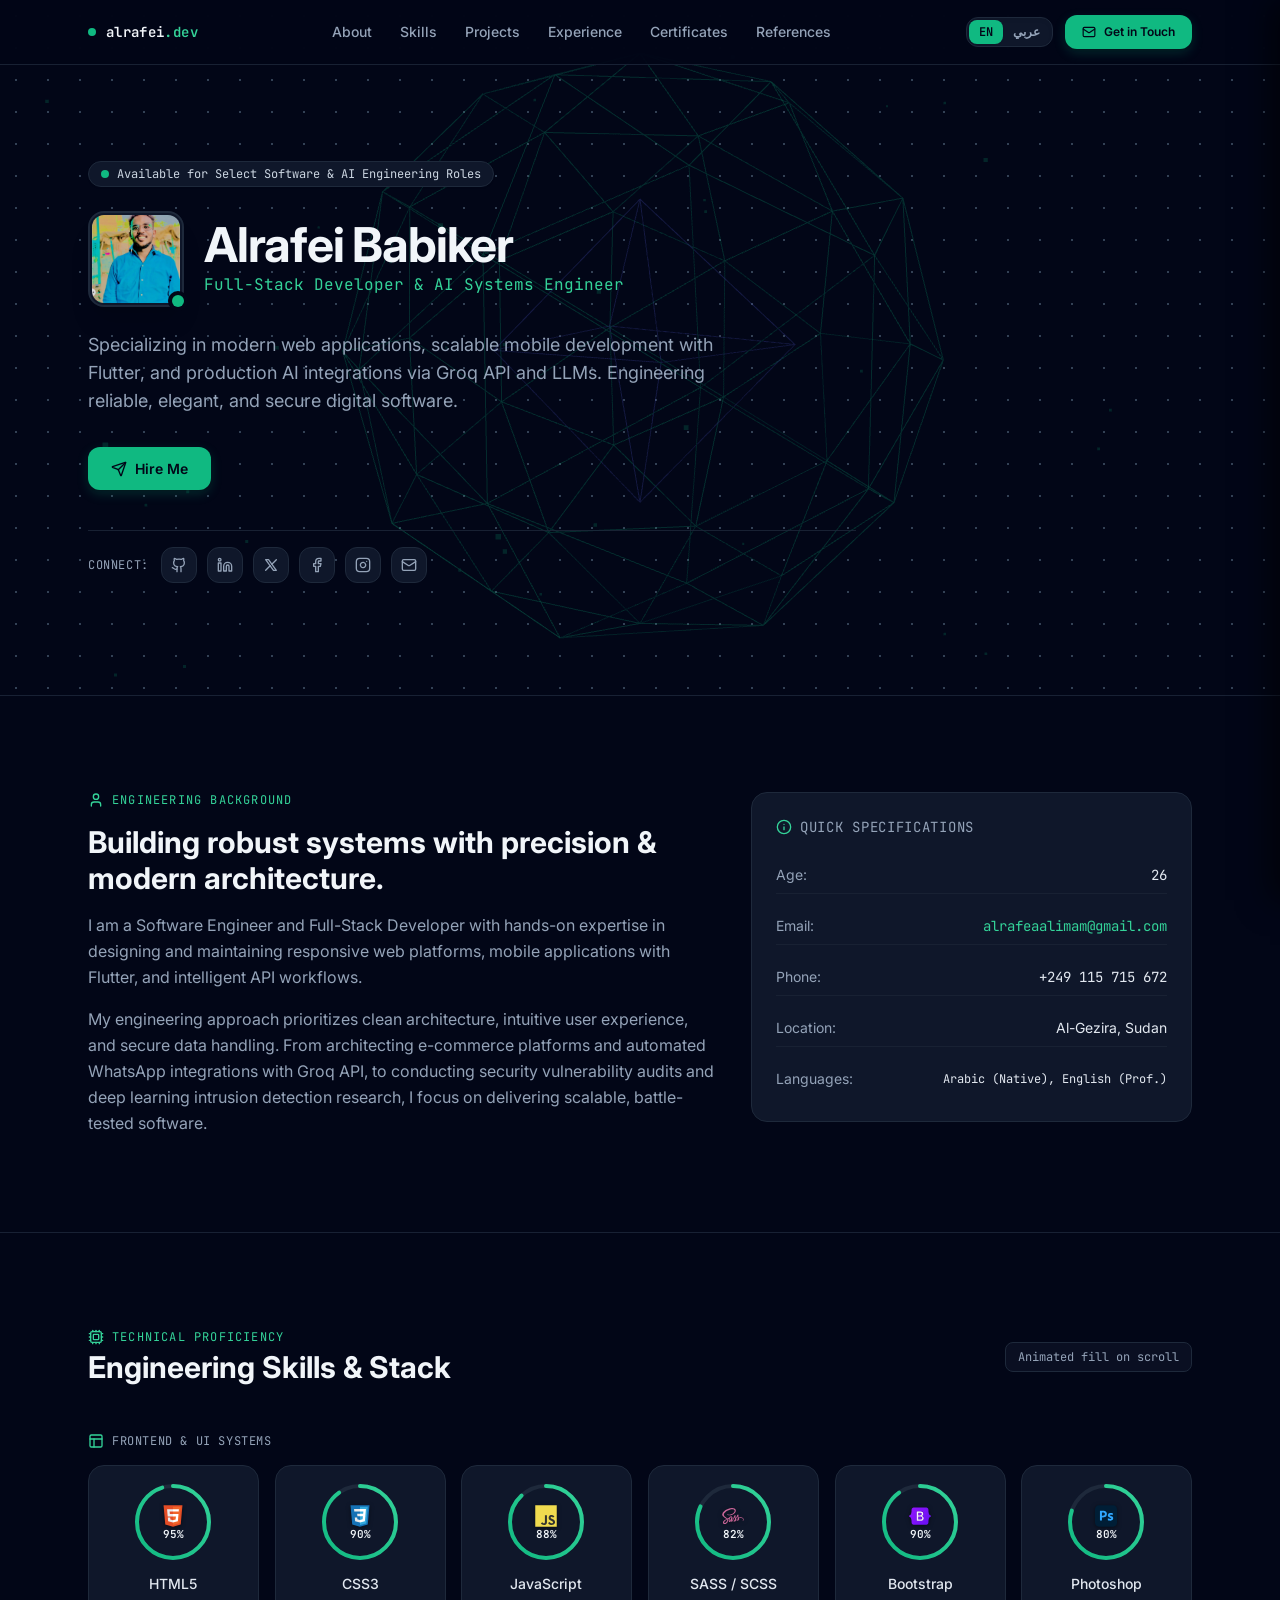
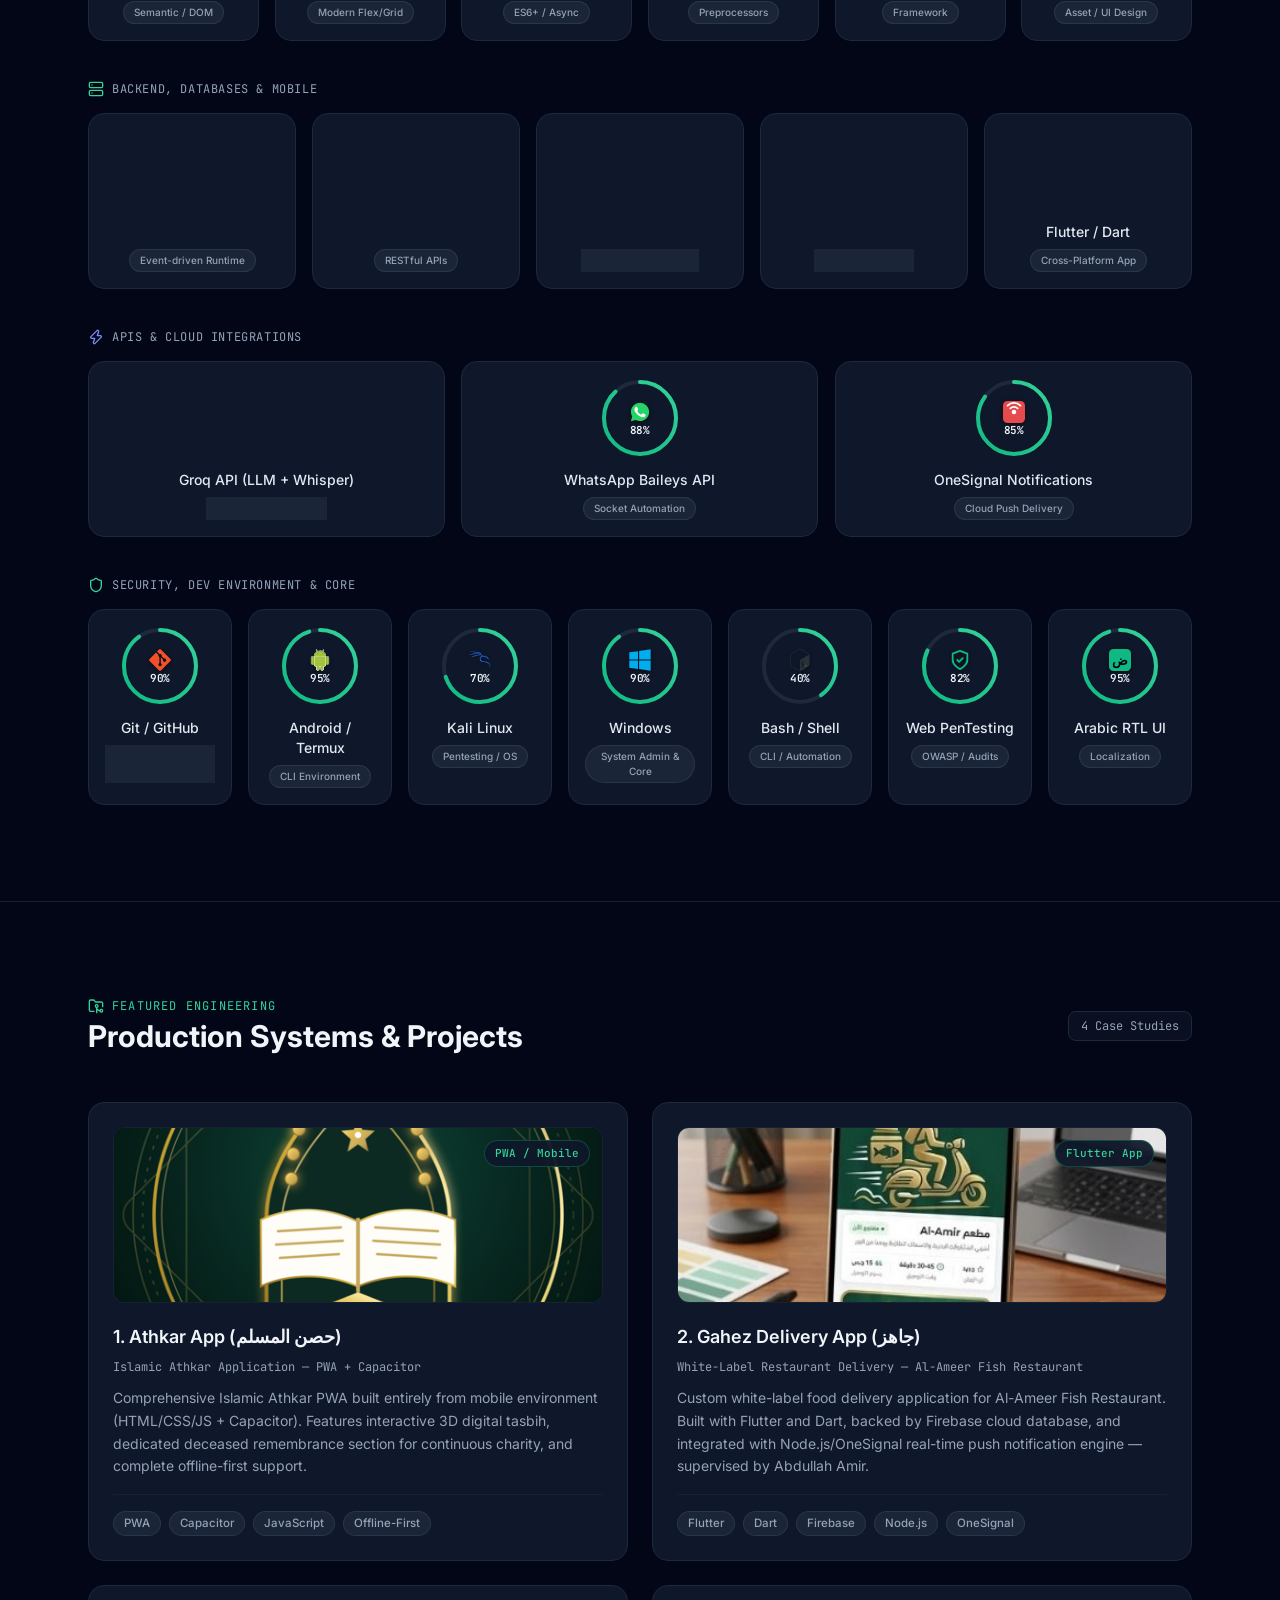
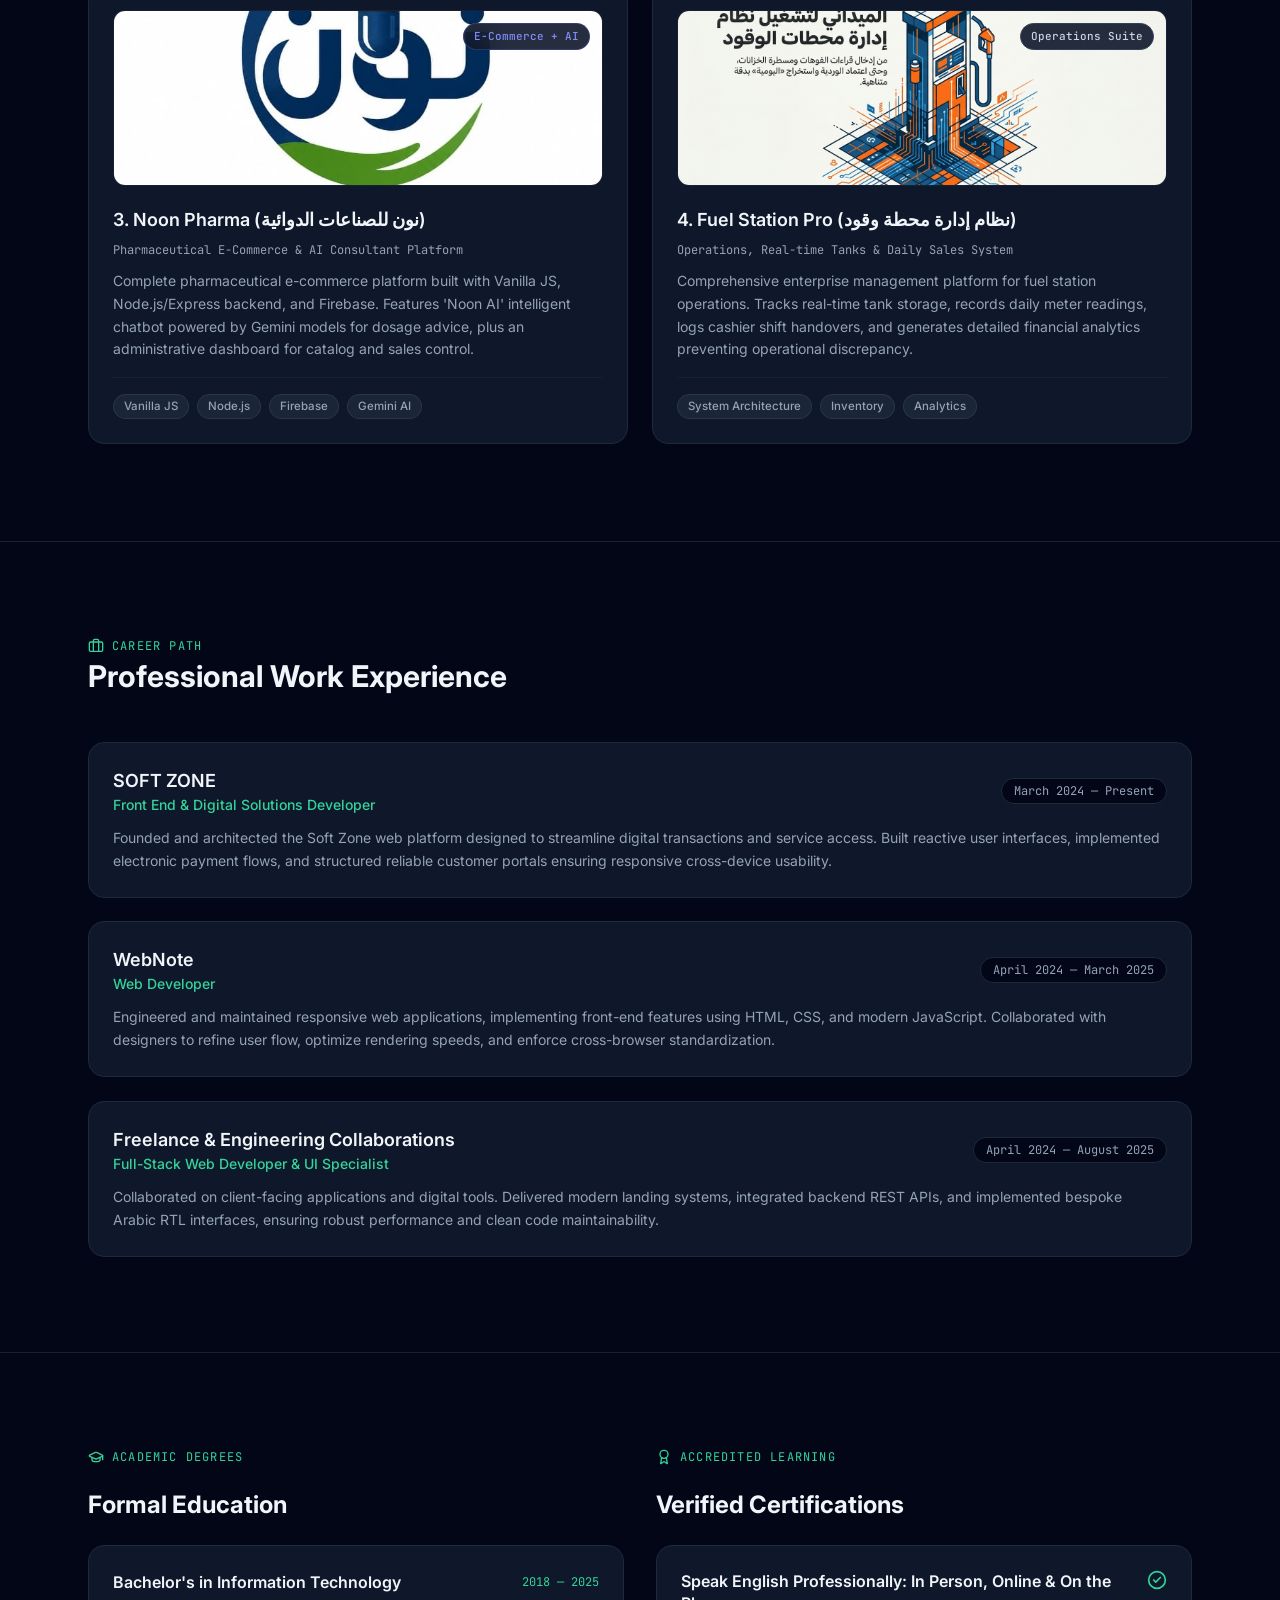
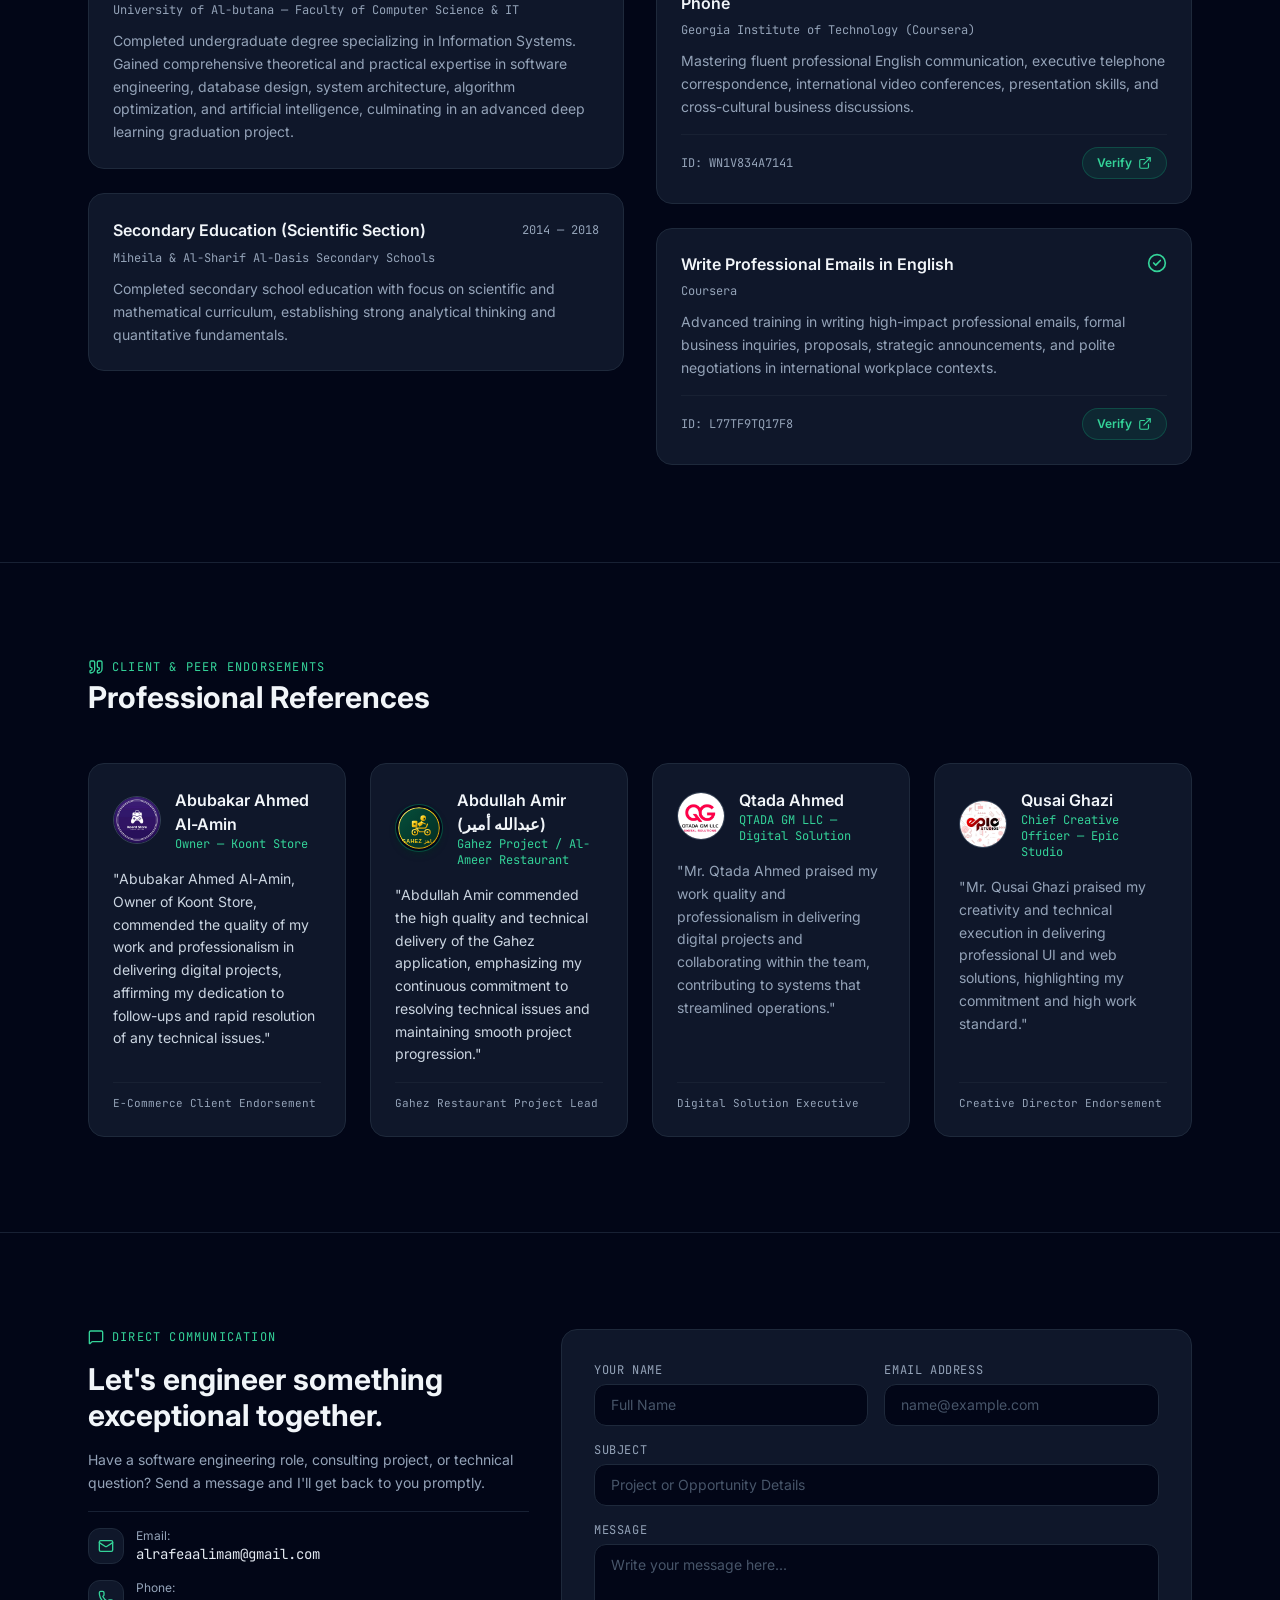
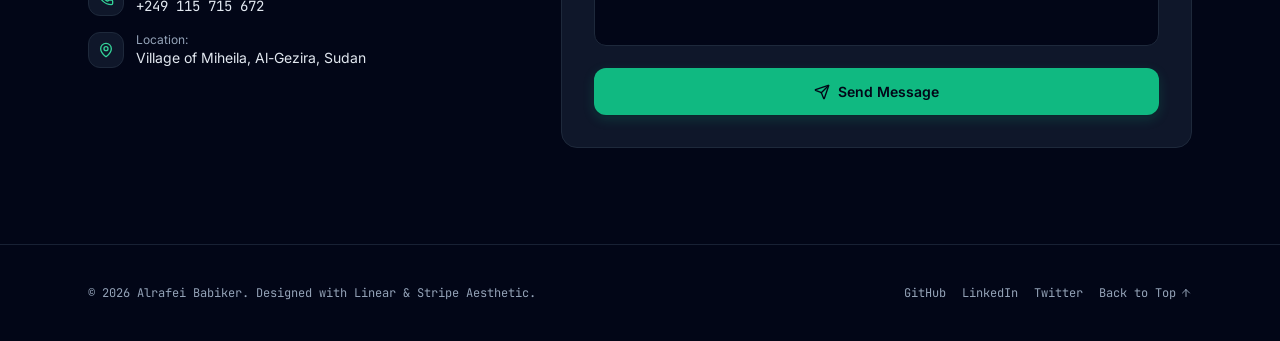
==== index.html @ 818edf68 "Initial deploy: professional 3D CV with EN/AR support" ====
<!DOCTYPE html>
<html lang="en" dir="ltr" class="dark scroll-smooth">
  <head>
    <meta charset="UTF-8" />
    <meta name="viewport" content="width=device-width, initial-scale=1.0" />
    <title>Alrafei Babiker — Software Engineer &amp; Full-Stack Developer</title>

    <!-- Google Fonts: Inter, Tajawal, JetBrains Mono -->
    <link rel="preconnect" href="https://fonts.googleapis.com" />
    <link rel="preconnect" href="https://fonts.gstatic.com" crossorigin />
    <link href="https://fonts.googleapis.com/css2?family=Inter:wght@400;500;600;700&family=JetBrains+Mono:wght@400;500;600;700&family=Tajawal:wght@400;500;700&display=swap" rel="stylesheet" />

    <!-- Tailwind CSS (Offline Local + CDN fallback) -->
    <script src="js/tailwind.min.js"></script>
    <script>
      tailwind.config = {
        darkMode: 'class',
        theme: {
          extend: {
            colors: {
              slate: {
                950: '#020617',
                900: '#0f172a',
                850: '#131f37',
                800: '#1e293b',
                700: '#334155',
                400: '#94a3b8',
                100: '#f1f5f9',
              },
              emerald: {
                400: '#34d399',
                500: '#10b981',
                600: '#059669',
              },
              indigo: {
                400: '#818cf8',
                500: '#6366f1',
              }
            },
            fontFamily: {
              sans: ['Inter', 'sans-serif'],
              arabic: ['Tajawal', 'sans-serif'],
              mono: ['"JetBrains Mono"', 'monospace'],
            }
          }
        }
      }
    </script>

    <!-- Linear/Stripe Design System Stylesheet -->
    <link href="css/custom-3d.css?ver=3.7.0" rel="stylesheet" />
  </head>

  <body class="bg-slate-950 text-slate-100 font-sans selection:bg-emerald-500/20 selection:text-emerald-400 min-h-screen">
    <!-- SVG Defs for Gradients -->
    <svg style="position: absolute; width: 0; height: 0; pointer-events: none; overflow: hidden;" aria-hidden="true">
      <defs>
        <linearGradient id="emeraldGradient" x1="0%" y1="0%" x2="100%" y2="100%">
          <stop offset="0%" stop-color="#10b981" />
          <stop offset="100%" stop-color="#34d399" />
        </linearGradient>
      </defs>
    </svg>

    <!-- Navigation (Linear Minimalist Bar) -->
    <header class="fixed top-0 left-0 right-0 z-50 bg-slate-950/80 backdrop-blur-md border-b border-slate-800/80">
      <div class="max-w-6xl mx-auto px-6 h-16 flex items-center justify-between">
        <a href="#top" class="flex items-center gap-2.5 font-mono font-semibold text-sm tracking-wide text-slate-100 group">
          <span class="w-2 h-2 rounded-full bg-emerald-500 group-hover:animate-ping"></span>
          <span>alrafei<span class="text-emerald-400">.dev</span></span>
        </a>

        <!-- Desktop Menu -->
        <nav class="hidden md:flex items-center gap-7 text-sm font-medium text-slate-400">
          <a href="#about" class="hover:text-slate-100 transition-colors" data-i18n="nav_about">About</a>
          <a href="#skills" class="hover:text-slate-100 transition-colors" data-i18n="nav_skills">Skills</a>
          <a href="#projects" class="hover:text-slate-100 transition-colors" data-i18n="nav_projects">Projects</a>
          <a href="#experience" class="hover:text-slate-100 transition-colors" data-i18n="nav_experience">Experience</a>
          <a href="#certifications" class="hover:text-slate-100 transition-colors" data-i18n="nav_certifications">Certificates</a>
          <a href="#testimonials" class="hover:text-slate-100 transition-colors" data-i18n="nav_testimonials">References</a>
        </nav>

        <div class="flex items-center gap-2.5 sm:gap-3">
          <!-- Language Toggle Switcher (EN | عربي) -->
          <div class="flex items-center bg-slate-900 border border-slate-800 rounded-xl p-0.5 text-xs font-mono shadow-inner">
            <button id="lang-en" type="button" class="px-2.5 py-1 rounded-lg transition-all font-semibold lang-btn active-lang bg-emerald-500 text-slate-950 shadow-sm" title="Switch to English">EN</button>
            <button id="lang-ar" type="button" class="px-2.5 py-1 rounded-lg transition-all font-semibold lang-btn text-slate-400 hover:text-slate-200" title="التبديل إلى العربية">عربي</button>
          </div>

          <a href="#contact" class="hidden sm:inline-flex btn-emerald text-xs !py-2 !px-4">
            <i data-lucide="mail" class="w-3.5 h-3.5"></i>
            <span data-i18n="nav_contact">Get in Touch</span>
          </a>

          <!-- Mobile Hamburger Toggle Button -->
          <button id="mobile-menu-toggle" type="button" class="md:hidden w-9 h-9 rounded-xl bg-slate-900 border border-slate-800 text-slate-300 hover:text-slate-100 hover:border-slate-700 flex items-center justify-center transition duration-150 focus:outline-none shrink-0" aria-label="Toggle Navigation Menu">
            <i data-lucide="menu" class="w-5 h-5"></i>
          </button>
        </div>
      </div>
    </header>

    <!-- Mobile Navigation Drawer & Backdrop -->
    <div id="mobile-menu-backdrop" class="mobile-menu-backdrop" aria-hidden="true"></div>

    <aside id="mobile-menu-drawer" class="mobile-menu-drawer" role="dialog" aria-modal="true" aria-label="Navigation Menu">
      <!-- Drawer Header -->
      <div class="flex items-center justify-between pb-4 border-b border-slate-800/80">
        <a href="#top" class="mobile-nav-link flex items-center gap-2 font-mono font-semibold text-sm text-slate-100">
          <span class="w-2 h-2 rounded-full bg-emerald-500"></span>
          <span>alrafei<span class="text-emerald-400">.dev</span></span>
        </a>
        <button id="mobile-menu-close" type="button" class="w-8 h-8 rounded-lg bg-slate-900 border border-slate-800 text-slate-400 hover:text-slate-100 flex items-center justify-center transition-colors" aria-label="Close Navigation Menu">
          <i data-lucide="x" class="w-4 h-4"></i>
        </button>
      </div>

      <!-- Navigation Links -->
      <nav class="flex flex-col gap-1.5 py-6">
        <a href="#about" class="mobile-nav-link flex items-center gap-3 px-3.5 py-2.5 rounded-xl text-slate-300 hover:text-emerald-400 hover:bg-slate-900/80 transition-colors font-medium text-sm">
          <i data-lucide="user" class="w-4 h-4 text-emerald-400"></i>
          <span data-i18n="nav_about">About</span>
        </a>
        <a href="#skills" class="mobile-nav-link flex items-center gap-3 px-3.5 py-2.5 rounded-xl text-slate-300 hover:text-emerald-400 hover:bg-slate-900/80 transition-colors font-medium text-sm">
          <i data-lucide="cpu" class="w-4 h-4 text-emerald-400"></i>
          <span data-i18n="nav_skills">Skills</span>
        </a>
        <a href="#projects" class="mobile-nav-link flex items-center gap-3 px-3.5 py-2.5 rounded-xl text-slate-300 hover:text-emerald-400 hover:bg-slate-900/80 transition-colors font-medium text-sm">
          <i data-lucide="folder-git-2" class="w-4 h-4 text-emerald-400"></i>
          <span data-i18n="nav_projects">Projects</span>
        </a>
        <a href="#experience" class="mobile-nav-link flex items-center gap-3 px-3.5 py-2.5 rounded-xl text-slate-300 hover:text-emerald-400 hover:bg-slate-900/80 transition-colors font-medium text-sm">
          <i data-lucide="briefcase" class="w-4 h-4 text-emerald-400"></i>
          <span data-i18n="nav_experience">Experience</span>
        </a>
        <a href="#certifications" class="mobile-nav-link flex items-center gap-3 px-3.5 py-2.5 rounded-xl text-slate-300 hover:text-emerald-400 hover:bg-slate-900/80 transition-colors font-medium text-sm">
          <i data-lucide="award" class="w-4 h-4 text-emerald-400"></i>
          <span data-i18n="nav_certifications">Certificates</span>
        </a>
        <a href="#testimonials" class="mobile-nav-link flex items-center gap-3 px-3.5 py-2.5 rounded-xl text-slate-300 hover:text-emerald-400 hover:bg-slate-900/80 transition-colors font-medium text-sm">
          <i data-lucide="quote" class="w-4 h-4 text-emerald-400"></i>
          <span data-i18n="nav_testimonials">References</span>
        </a>
        <a href="#contact" class="mobile-nav-link flex items-center gap-3 px-3.5 py-2.5 rounded-xl text-slate-300 hover:text-emerald-400 hover:bg-slate-900/80 transition-colors font-medium text-sm">
          <i data-lucide="message-square" class="w-4 h-4 text-emerald-400"></i>
          <span data-i18n="nav_contact">Get in Touch</span>
        </a>
      </nav>

      <!-- Drawer Footer -->
      <div class="pt-4 border-t border-slate-800/80 space-y-3">
        <a href="#contact" class="mobile-nav-link btn-emerald w-full justify-center !py-2.5">
          <i data-lucide="send" class="w-4 h-4"></i>
          <span data-i18n="hero_hire">Hire Me</span>
        </a>
        <div class="text-center text-xs font-mono text-slate-400">
          alrafeaalimam@gmail.com
        </div>
      </div>
    </aside>

    <!-- Hero Section with Three.js Canvas -->
    <section id="top" class="relative pt-32 pb-20 md:pt-40 md:pb-28 overflow-hidden border-b border-slate-800/80 bg-grid-pattern">
      <!-- Three.js Ambient Wireframe Canvas -->
      <canvas id="hero-three-canvas"></canvas>

      <div class="max-w-6xl mx-auto px-6 relative z-10">
        <div class="max-w-3xl">
          <!-- Availability Badge -->
          <div class="inline-flex items-center gap-2 px-3 py-1 rounded-full bg-slate-900 border border-slate-800 text-xs font-mono text-slate-300 mb-6 shadow-sm">
            <span class="w-2 h-2 rounded-full bg-emerald-500 animate-pulse"></span>
            <span data-i18n="hero_badge">Available for Select Software &amp; AI Engineering Roles</span>
          </div>

          <!-- Hero Identity -->
          <div class="flex items-center gap-5 mb-6">
            <div class="relative group shrink-0">
              <div class="w-20 h-20 md:w-24 md:h-24 rounded-2xl overflow-hidden border-2 border-slate-800 p-0.5 bg-slate-900 shadow-xl group-hover:border-emerald-500/50 transition duration-300">
                <img src="images/anthony.jpg" alt="Alrafei Babiker" class="w-full h-full object-cover rounded-xl" />
              </div>
              <span class="absolute -bottom-1 -right-1 w-5 h-5 rounded-full bg-slate-950 flex items-center justify-center">
                <span class="w-3 h-3 rounded-full bg-emerald-500"></span>
              </span>
            </div>
            <div>
              <h1 class="text-3xl md:text-5xl font-bold tracking-tight text-slate-100 mb-1" data-i18n="hero_name">
                Alrafei Babiker
              </h1>
              <p class="text-emerald-400 font-mono text-sm md:text-base" data-i18n="hero_role">
                Full-Stack Developer &amp; AI Systems Engineer
              </p>
            </div>
          </div>

          <p class="text-slate-400 text-base md:text-lg leading-relaxed mb-8 max-w-2xl font-sans" data-i18n="hero_desc">
            Specializing in modern web applications, scalable mobile development with Flutter, and production AI integrations via Groq API and LLMs. Engineering reliable, elegant, and secure digital software.
          </p>

          <!-- Actions -->
          <div class="flex flex-wrap items-center gap-4 mb-10">
            <a href="#contact" class="btn-emerald">
              <i data-lucide="send" class="w-4 h-4"></i>
              <span data-i18n="hero_hire">Hire Me</span>
            </a>
          </div>

          <!-- Social Links (All Icons with Crisp 2px SVG paths matching Lucide styling) -->
          <div class="flex flex-wrap items-center gap-3 pt-4 border-t border-slate-800/80">
            <span class="text-xs font-mono text-slate-400 uppercase tracking-wider shrink-0" data-i18n="hero_connect">Connect:</span>
            <div class="flex items-center flex-wrap gap-2 sm:gap-2.5">
              <!-- GitHub -->
              <a href="https://github.com/Alrafeaalimam" target="_blank" rel="noopener noreferrer" class="w-9 h-9 rounded-xl bg-slate-900 border border-slate-800 text-slate-400 hover:text-slate-100 hover:border-slate-700 transition duration-150 flex items-center justify-center shrink-0" title="GitHub">
                <svg class="w-4 h-4" viewBox="0 0 24 24" fill="none" stroke="currentColor" stroke-width="2" stroke-linecap="round" stroke-linejoin="round">
                  <path d="M15 22v-4a4.8 4.8 0 0 0-1-3.5c3 0 6-2 6-5.5.08-1.25-.27-2.48-1-3.5.28-1.15.28-2.35 0-3.5 0 0-1 0-3 1.5-2.64-.5-5.36-.5-8 0C6 2 5 2 5 2c-.3 1.15-.3 2.35 0 3.5A5.403 5.403 0 0 0 4 9c0 3.5 3 5.5 6 5.5-.39.49-.68 1.05-.85 1.65-.17.6-.22 1.23-.15 1.85v4"></path>
                  <path d="M9 18c-4.51 2-5-2-7-2"></path>
                </svg>
              </a>

              <!-- LinkedIn -->
              <a href="https://www.linkedin.com/in/alrafea-alimamali-mustafa-727635421" target="_blank" rel="noopener noreferrer" class="w-9 h-9 rounded-xl bg-slate-900 border border-slate-800 text-slate-400 hover:text-slate-100 hover:border-slate-700 transition duration-150 flex items-center justify-center shrink-0" title="LinkedIn">
                <svg class="w-4 h-4" viewBox="0 0 24 24" fill="none" stroke="currentColor" stroke-width="2" stroke-linecap="round" stroke-linejoin="round">
                  <path d="M16 8a6 6 0 0 1 6 6v7h-4v-7a2 2 0 0 0-2-2 2 2 0 0 0-2 2v7h-4v-7a6 6 0 0 1 6-6z"></path>
                  <rect width="4" height="12" x="2" y="9"></rect>
                  <circle cx="4" cy="4" r="2"></circle>
                </svg>
              </a>

              <!-- Twitter / X -->
              <a href="https://x.com/AliAlrafea?t=9ATUQSFYN2O2PAlLKUfnmw&s=09" target="_blank" rel="noopener noreferrer" class="w-9 h-9 rounded-xl bg-slate-900 border border-slate-800 text-slate-400 hover:text-slate-100 hover:border-slate-700 transition duration-150 flex items-center justify-center shrink-0" title="Twitter / X">
                <svg class="w-4 h-4" viewBox="0 0 24 24" fill="none" stroke="currentColor" stroke-width="2" stroke-linecap="round" stroke-linejoin="round">
                  <path d="M4 4l11.733 16h4.267l-11.733 -16z"></path>
                  <path d="M4 20l6.768 -6.768m2.46 -2.46l6.772 -6.772"></path>
                </svg>
              </a>

              <!-- Facebook -->
              <a href="https://www.facebook.com/alrafeaalimam" target="_blank" rel="noopener noreferrer" class="w-9 h-9 rounded-xl bg-slate-900 border border-slate-800 text-slate-400 hover:text-slate-100 hover:border-slate-700 transition duration-150 flex items-center justify-center shrink-0" title="Facebook">
                <svg class="w-4 h-4" viewBox="0 0 24 24" fill="none" stroke="currentColor" stroke-width="2" stroke-linecap="round" stroke-linejoin="round">
                  <path d="M18 2h-3a5 5 0 0 0-5 5v3H7v4h3v8h4v-8h3l1-4h-4V7a1 1 0 0 1 1-1h3z"></path>
                </svg>
              </a>

              <!-- Instagram -->
              <a href="https://www.instagram.com/alrafea_alimam?igsh=ZHA3dHlnZmd5dDV4" target="_blank" rel="noopener noreferrer" class="w-9 h-9 rounded-xl bg-slate-900 border border-slate-800 text-slate-400 hover:text-slate-100 hover:border-slate-700 transition duration-150 flex items-center justify-center shrink-0" title="Instagram">
                <svg class="w-4 h-4" viewBox="0 0 24 24" fill="none" stroke="currentColor" stroke-width="2" stroke-linecap="round" stroke-linejoin="round">
                  <rect width="20" height="20" x="2" y="2" rx="5" ry="5"></rect>
                  <path d="M16 11.37A4 4 0 1 1 12.63 8 4 4 0 0 1 16 11.37z"></path>
                  <line x1="17.5" x2="17.51" y1="6.5" y2="6.5"></line>
                </svg>
              </a>

              <!-- Email -->
              <a href="mailto:alrafeaalimam@gmail.com" class="w-9 h-9 rounded-xl bg-slate-900 border border-slate-800 text-slate-400 hover:text-slate-100 hover:border-slate-700 transition duration-150 flex items-center justify-center shrink-0" title="Email">
                <i data-lucide="mail" class="w-4 h-4"></i>
              </a>
            </div>
          </div>
        </div>
      </div>
    </section>

    <!-- About Section -->
    <section id="about" class="py-16 md:py-24 border-b border-slate-800/80">
      <div class="max-w-6xl mx-auto px-6">
        <div class="grid grid-cols-1 lg:grid-cols-12 gap-8 items-start">
          <div class="lg:col-span-7 space-y-4">
            <div class="flex items-center gap-2 text-xs font-mono text-emerald-400 uppercase tracking-widest">
              <i data-lucide="user" class="w-4 h-4"></i>
              <span data-i18n="about_tag">Engineering Background</span>
            </div>
            <h2 class="text-2xl md:text-3xl font-bold text-slate-100" data-i18n="about_title">
              Building robust systems with precision &amp; modern architecture.
            </h2>
            <p class="text-slate-400 leading-relaxed font-sans" data-i18n="about_p1">
              I am a Software Engineer and Full-Stack Developer with hands-on expertise in designing and maintaining responsive web platforms, mobile applications with Flutter, and intelligent API workflows.
            </p>
            <p class="text-slate-400 leading-relaxed font-sans" data-i18n="about_p2">
              My engineering approach prioritizes clean architecture, intuitive user experience, and secure data handling. From architecting e-commerce platforms and automated WhatsApp integrations with Groq API, to conducting security vulnerability audits and deep learning intrusion detection research, I focus on delivering scalable, battle-tested software.
            </p>
          </div>

          <!-- Quick Info Card -->
          <div class="lg:col-span-5 linear-card p-6 reveal-card">
            <h3 class="text-sm font-mono uppercase tracking-wider text-slate-400 mb-5 flex items-center gap-2">
              <i data-lucide="info" class="w-4 h-4 text-emerald-400"></i>
              <span data-i18n="about_specs_title">Quick Specifications</span>
            </h3>
            <div class="space-y-3.5 text-sm font-sans">
              <div class="flex items-center justify-between py-2 border-b border-slate-800/60">
                <span class="text-slate-400" data-i18n="about_age_lbl">Age:</span>
                <span class="font-mono text-slate-200">26</span>
              </div>
              <div class="flex items-center justify-between py-2 border-b border-slate-800/60">
                <span class="text-slate-400" data-i18n="about_email_lbl">Email:</span>
                <a href="mailto:alrafeaalimam@gmail.com" class="font-mono text-emerald-400 hover:underline">alrafeaalimam@gmail.com</a>
              </div>
              <div class="flex items-center justify-between py-2 border-b border-slate-800/60">
                <span class="text-slate-400" data-i18n="about_phone_lbl">Phone:</span>
                <a href="tel:+249115715672" class="font-mono text-slate-200 hover:text-emerald-400" dir="ltr">+249 115 715 672</a>
              </div>
              <div class="flex items-center justify-between py-2 border-b border-slate-800/60">
                <span class="text-slate-400" data-i18n="about_loc_lbl">Location:</span>
                <span class="text-slate-200" data-i18n="about_loc_val">Al-Gezira, Sudan</span>
              </div>
              <div class="flex items-center justify-between py-2">
                <span class="text-slate-400" data-i18n="about_lang_lbl">Languages:</span>
                <span class="text-slate-200 font-mono text-xs" data-i18n="about_lang_val">Arabic (Native), English (Prof.)</span>
              </div>
            </div>
          </div>
        </div>
      </div>
    </section>

    <!-- Skills Section with Thin 4px SVG Rings -->
    <section id="skills" class="py-16 md:py-24 border-b border-slate-800/80">
      <div class="max-w-6xl mx-auto px-6">
        <div class="flex items-center justify-between mb-12">
          <div>
            <div class="flex items-center gap-2 text-xs font-mono text-emerald-400 uppercase tracking-widest mb-1">
              <i data-lucide="cpu" class="w-4 h-4"></i>
              <span data-i18n="skills_tag">Technical Proficiency</span>
            </div>
            <h2 class="text-2xl md:text-3xl font-bold text-slate-100" data-i18n="skills_title">Engineering Skills &amp; Stack</h2>
          </div>
          <span class="hidden md:inline-flex text-xs font-mono text-slate-400 border border-slate-800 bg-slate-900/60 px-3 py-1.5 rounded-lg" data-i18n="skills_badge">
            Animated fill on scroll
          </span>
        </div>

        <!-- 1. Frontend -->
        <div class="mb-10">
          <h3 class="text-xs font-mono uppercase tracking-wider text-slate-400 mb-4 flex items-center gap-2">
            <i data-lucide="layout" class="w-4 h-4 text-emerald-400"></i>
            <span data-i18n="skills_frontend">Frontend &amp; UI Systems</span>
          </h3>
          <div class="grid grid-cols-2 sm:grid-cols-3 lg:grid-cols-6 gap-4">
            <!-- HTML5 -->
            <div class="linear-card tilt-enabled p-4 text-center reveal-card skill-card" data-percent="95">
              <div class="skill-ring-wrap">
                <svg class="skill-ring-svg" viewBox="0 0 80 80">
                  <circle class="skill-ring-bg" cx="40" cy="40" r="36" />
                  <circle class="skill-ring-progress" cx="40" cy="40" r="36" />
                </svg>
                <div class="skill-ring-center">
                  <img src="assets/skills/html5.svg" class="skill-ring-icon" alt="HTML5" />
                  <span class="skill-percent-number">0%</span>
                </div>
              </div>
              <div class="font-medium text-sm text-slate-200 mb-1">HTML5</div>
              <span class="badge-tech !text-[10px]">Semantic / DOM</span>
            </div>

            <!-- CSS3 -->
            <div class="linear-card tilt-enabled p-4 text-center reveal-card skill-card" data-percent="90">
              <div class="skill-ring-wrap">
                <svg class="skill-ring-svg" viewBox="0 0 80 80">
                  <circle class="skill-ring-bg" cx="40" cy="40" r="36" />
                  <circle class="skill-ring-progress" cx="40" cy="40" r="36" />
                </svg>
                <div class="skill-ring-center">
                  <img src="assets/skills/css3.svg" class="skill-ring-icon" alt="CSS3" />
                  <span class="skill-percent-number">0%</span>
                </div>
              </div>
              <div class="font-medium text-sm text-slate-200 mb-1">CSS3</div>
              <span class="badge-tech !text-[10px]">Modern Flex/Grid</span>
            </div>

            <!-- JavaScript -->
            <div class="linear-card tilt-enabled p-4 text-center reveal-card skill-card" data-percent="88">
              <div class="skill-ring-wrap">
                <svg class="skill-ring-svg" viewBox="0 0 80 80">
                  <circle class="skill-ring-bg" cx="40" cy="40" r="36" />
                  <circle class="skill-ring-progress" cx="40" cy="40" r="36" />
                </svg>
                <div class="skill-ring-center">
                  <img src="assets/skills/javascript.svg" class="skill-ring-icon" alt="JavaScript" />
                  <span class="skill-percent-number">0%</span>
                </div>
              </div>
              <div class="font-medium text-sm text-slate-200 mb-1">JavaScript</div>
              <span class="badge-tech !text-[10px]">ES6+ / Async</span>
            </div>

            <!-- SASS -->
            <div class="linear-card tilt-enabled p-4 text-center reveal-card skill-card" data-percent="82">
              <div class="skill-ring-wrap">
                <svg class="skill-ring-svg" viewBox="0 0 80 80">
                  <circle class="skill-ring-bg" cx="40" cy="40" r="36" />
                  <circle class="skill-ring-progress" cx="40" cy="40" r="36" />
                </svg>
                <div class="skill-ring-center">
                  <img src="assets/skills/sass.svg" class="skill-ring-icon" alt="SASS" />
                  <span class="skill-percent-number">0%</span>
                </div>
              </div>
              <div class="font-medium text-sm text-slate-200 mb-1">SASS / SCSS</div>
              <span class="badge-tech !text-[10px]">Preprocessors</span>
            </div>

            <!-- Bootstrap -->
            <div class="linear-card tilt-enabled p-4 text-center reveal-card skill-card" data-percent="90">
              <div class="skill-ring-wrap">
                <svg class="skill-ring-svg" viewBox="0 0 80 80">
                  <circle class="skill-ring-bg" cx="40" cy="40" r="36" />
                  <circle class="skill-ring-progress" cx="40" cy="40" r="36" />
                </svg>
                <div class="skill-ring-center">
                  <img src="assets/skills/bootstrap.svg" class="skill-ring-icon" alt="Bootstrap" />
                  <span class="skill-percent-number">0%</span>
                </div>
              </div>
              <div class="font-medium text-sm text-slate-200 mb-1">Bootstrap</div>
              <span class="badge-tech !text-[10px]">Framework</span>
            </div>

            <!-- Photoshop -->
            <div class="linear-card tilt-enabled p-4 text-center reveal-card skill-card" data-percent="80">
              <div class="skill-ring-wrap">
                <svg class="skill-ring-svg" viewBox="0 0 80 80">
                  <circle class="skill-ring-bg" cx="40" cy="40" r="36" />
                  <circle class="skill-ring-progress" cx="40" cy="40" r="36" />
                </svg>
                <div class="skill-ring-center">
                  <img src="assets/skills/photoshop.svg" class="skill-ring-icon" alt="Photoshop" />
                  <span class="skill-percent-number">0%</span>
                </div>
              </div>
              <div class="font-medium text-sm text-slate-200 mb-1">Photoshop</div>
              <span class="badge-tech !text-[10px]">Asset / UI Design</span>
            </div>
          </div>
        </div>

        <!-- 2. Backend & Mobile -->
        <div class="mb-10">
          <h3 class="text-xs font-mono uppercase tracking-wider text-slate-400 mb-4 flex items-center gap-2">
            <i data-lucide="server" class="w-4 h-4 text-emerald-400"></i>
            <span data-i18n="skills_backend">Backend, Databases &amp; Mobile</span>
          </h3>
          <div class="grid grid-cols-2 sm:grid-cols-3 lg:grid-cols-5 gap-4">
            <div class="linear-card tilt-enabled p-4 text-center reveal-card skill-card" data-percent="86">
              <div class="skill-ring-wrap">
                <svg class="skill-ring-svg" viewBox="0 0 80 80">
                  <circle class="skill-ring-bg" cx="40" cy="40" r="36" />
                  <circle class="skill-ring-progress" cx="40" cy="40" r="36" />
                </svg>
                <div class="skill-ring-center">
                  <img src="assets/skills/nodejs.svg" class="skill-ring-icon" alt="Node.js" />
                  <span class="skill-percent-number">0%</span>
                </div>
              </div>
              <div class="font-medium text-sm text-slate-200 mb-1">Node.js</div>
              <span class="badge-tech !text-[10px]">Event-driven Runtime</span>
            </div>

            <div class="linear-card tilt-enabled p-4 text-center reveal-card skill-card" data-percent="85">
              <div class="skill-ring-wrap">
                <svg class="skill-ring-svg" viewBox="0 0 80 80">
                  <circle class="skill-ring-bg" cx="40" cy="40" r="36" />
                  <circle class="skill-ring-progress" cx="40" cy="40" r="36" />
                </svg>
                <div class="skill-ring-center">
                  <img src="assets/skills/express.svg" class="skill-ring-icon" alt="Express.js" />
                  <span class="skill-percent-number">0%</span>
                </div>
              </div>
              <div class="font-medium text-sm text-slate-200 mb-1">Express.js</div>
              <span class="badge-tech !text-[10px]">RESTful APIs</span>
            </div>

            <!-- Python -->
            <div class="linear-card tilt-enabled p-4 text-center reveal-card skill-card" data-percent="65">
              <div class="skill-ring-wrap">
                <svg class="skill-ring-svg" viewBox="0 0 80 80">
                  <circle class="skill-ring-bg" cx="40" cy="40" r="36" />
                  <circle class="skill-ring-progress" cx="40" cy="40" r="36" />
                </svg>
                <div class="skill-ring-center">
                  <img src="assets/skills/python.svg" class="skill-ring-icon" alt="Python" />
                  <span class="skill-percent-number">0%</span>
                </div>
              </div>
              <div class="font-medium text-sm text-slate-200 mb-1">Python</div>
              <span class="badge-tech !text-[10px]">Backend / Scripting</span>
            </div>

            <div class="linear-card tilt-enabled p-4 text-center reveal-card skill-card" data-percent="88">
              <div class="skill-ring-wrap">
                <svg class="skill-ring-svg" viewBox="0 0 80 80">
                  <circle class="skill-ring-bg" cx="40" cy="40" r="36" />
                  <circle class="skill-ring-progress" cx="40" cy="40" r="36" />
                </svg>
                <div class="skill-ring-center">
                  <img src="assets/skills/firebase.svg" class="skill-ring-icon" alt="Firebase" />
                  <span class="skill-percent-number">0%</span>
                </div>
              </div>
              <div class="font-medium text-sm text-slate-200 mb-1">Firebase</div>
              <span class="badge-tech !text-[10px]">Firestore &amp; Auth</span>
            </div>

            <div class="linear-card tilt-enabled p-4 text-center reveal-card skill-card" data-percent="84">
              <div class="skill-ring-wrap">
                <svg class="skill-ring-svg" viewBox="0 0 80 80">
                  <circle class="skill-ring-bg" cx="40" cy="40" r="36" />
                  <circle class="skill-ring-progress" cx="40" cy="40" r="36" />
                </svg>
                <div class="skill-ring-center">
                  <img src="assets/skills/flutter.svg" class="skill-ring-icon" alt="Flutter" />
                  <span class="skill-percent-number">0%</span>
                </div>
              </div>
              <div class="font-medium text-sm text-slate-200 mb-1">Flutter / Dart</div>
              <span class="badge-tech !text-[10px]">Cross-Platform App</span>
            </div>
          </div>
        </div>

        <!-- 3. APIs & Cloud Integrations -->
        <div class="mb-10">
          <h3 class="text-xs font-mono uppercase tracking-wider text-slate-400 mb-4 flex items-center gap-2">
            <i data-lucide="zap" class="w-4 h-4 text-indigo-400"></i>
            <span data-i18n="skills_apis">APIs &amp; Cloud Integrations</span>
          </h3>
          <div class="grid grid-cols-1 sm:grid-cols-3 gap-4">
            <div class="linear-card tilt-enabled p-4 text-center reveal-card skill-card" data-percent="90">
              <div class="skill-ring-wrap">
                <svg class="skill-ring-svg" viewBox="0 0 80 80">
                  <circle class="skill-ring-bg" cx="40" cy="40" r="36" />
                  <circle class="skill-ring-progress" cx="40" cy="40" r="36" />
                </svg>
                <div class="skill-ring-center">
                  <img src="assets/skills/groq.svg" class="skill-ring-icon" alt="Groq API" />
                  <span class="skill-percent-number">0%</span>
                </div>
              </div>
              <div class="font-medium text-sm text-slate-200 mb-1">Groq API (LLM + Whisper)</div>
              <span class="badge-tech !text-[10px]">Ultra-fast Streaming</span>
            </div>

            <div class="linear-card tilt-enabled p-4 text-center reveal-card skill-card" data-percent="88">
              <div class="skill-ring-wrap">
                <svg class="skill-ring-svg" viewBox="0 0 80 80">
                  <circle class="skill-ring-bg" cx="40" cy="40" r="36" />
                  <circle class="skill-ring-progress" cx="40" cy="40" r="36" />
                </svg>
                <div class="skill-ring-center">
                  <img src="assets/skills/whatsapp.svg" class="skill-ring-icon" alt="WhatsApp API" />
                  <span class="skill-percent-number">0%</span>
                </div>
              </div>
              <div class="font-medium text-sm text-slate-200 mb-1">WhatsApp Baileys API</div>
              <span class="badge-tech !text-[10px]">Socket Automation</span>
            </div>

            <div class="linear-card tilt-enabled p-4 text-center reveal-card skill-card" data-percent="85">
              <div class="skill-ring-wrap">
                <svg class="skill-ring-svg" viewBox="0 0 80 80">
                  <circle class="skill-ring-bg" cx="40" cy="40" r="36" />
                  <circle class="skill-ring-progress" cx="40" cy="40" r="36" />
                </svg>
                <div class="skill-ring-center">
                  <img src="assets/skills/onesignal.svg" class="skill-ring-icon" alt="OneSignal" />
                  <span class="skill-percent-number">0%</span>
                </div>
              </div>
              <div class="font-medium text-sm text-slate-200 mb-1">OneSignal Notifications</div>
              <span class="badge-tech !text-[10px]">Cloud Push Delivery</span>
            </div>
          </div>
        </div>

        <!-- 4. Security, Environment & Core -->
        <div>
          <h3 class="text-xs font-mono uppercase tracking-wider text-slate-400 mb-4 flex items-center gap-2">
            <i data-lucide="shield" class="w-4 h-4 text-emerald-400"></i>
            <span data-i18n="skills_security">Security, Dev Environment &amp; Core</span>
          </h3>
          <div class="grid grid-cols-2 sm:grid-cols-3 lg:grid-cols-7 gap-4">
            <div class="linear-card tilt-enabled p-4 text-center reveal-card skill-card" data-percent="90">
              <div class="skill-ring-wrap">
                <svg class="skill-ring-svg" viewBox="0 0 80 80">
                  <circle class="skill-ring-bg" cx="40" cy="40" r="36" />
                  <circle class="skill-ring-progress" cx="40" cy="40" r="36" />
                </svg>
                <div class="skill-ring-center">
                  <img src="assets/skills/git.svg" class="skill-ring-icon" alt="Git" />
                  <span class="skill-percent-number">0%</span>
                </div>
              </div>
              <div class="font-medium text-sm text-slate-200 mb-1">Git / GitHub</div>
              <span class="badge-tech !text-[10px]">CI/CD &amp; Workflows</span>
            </div>

            <div class="linear-card tilt-enabled p-4 text-center reveal-card skill-card" data-percent="95">
              <div class="skill-ring-wrap">
                <svg class="skill-ring-svg" viewBox="0 0 80 80">
                  <circle class="skill-ring-bg" cx="40" cy="40" r="36" />
                  <circle class="skill-ring-progress" cx="40" cy="40" r="36" />
                </svg>
                <div class="skill-ring-center">
                  <img src="assets/skills/android.svg" class="skill-ring-icon" alt="Android" />
                  <span class="skill-percent-number">0%</span>
                </div>
              </div>
              <div class="font-medium text-sm text-slate-200 mb-1">Android / Termux</div>
              <span class="badge-tech !text-[10px]">CLI Environment</span>
            </div>

            <div class="linear-card tilt-enabled p-4 text-center reveal-card skill-card" data-percent="70">
              <div class="skill-ring-wrap">
                <svg class="skill-ring-svg" viewBox="0 0 80 80">
                  <circle class="skill-ring-bg" cx="40" cy="40" r="36" />
                  <circle class="skill-ring-progress" cx="40" cy="40" r="36" />
                </svg>
                <div class="skill-ring-center">
                  <img src="assets/skills/kalilinux.svg" class="skill-ring-icon" alt="Kali Linux" />
                  <span class="skill-percent-number">0%</span>
                </div>
              </div>
              <div class="font-medium text-sm text-slate-200 mb-1">Kali Linux</div>
              <span class="badge-tech !text-[10px]">Pentesting / OS</span>
            </div>

            <div class="linear-card tilt-enabled p-4 text-center reveal-card skill-card" data-percent="90">
              <div class="skill-ring-wrap">
                <svg class="skill-ring-svg" viewBox="0 0 80 80">
                  <circle class="skill-ring-bg" cx="40" cy="40" r="36" />
                  <circle class="skill-ring-progress" cx="40" cy="40" r="36" />
                </svg>
                <div class="skill-ring-center">
                  <img src="assets/skills/windows.svg" class="skill-ring-icon" alt="Windows" />
                  <span class="skill-percent-number">0%</span>
                </div>
              </div>
              <div class="font-medium text-sm text-slate-200 mb-1">Windows</div>
              <span class="badge-tech !text-[10px]">System Admin &amp; Core</span>
            </div>

            <!-- Bash -->
            <div class="linear-card tilt-enabled p-4 text-center reveal-card skill-card" data-percent="40">
              <div class="skill-ring-wrap">
                <svg class="skill-ring-svg" viewBox="0 0 80 80">
                  <circle class="skill-ring-bg" cx="40" cy="40" r="36" />
                  <circle class="skill-ring-progress" cx="40" cy="40" r="36" />
                </svg>
                <div class="skill-ring-center">
                  <img src="assets/skills/bash.svg" class="skill-ring-icon" alt="Bash" />
                  <span class="skill-percent-number">0%</span>
                </div>
              </div>
              <div class="font-medium text-sm text-slate-200 mb-1">Bash / Shell</div>
              <span class="badge-tech !text-[10px]">CLI / Automation</span>
            </div>

            <div class="linear-card tilt-enabled p-4 text-center reveal-card skill-card" data-percent="82">
              <div class="skill-ring-wrap">
                <svg class="skill-ring-svg" viewBox="0 0 80 80">
                  <circle class="skill-ring-bg" cx="40" cy="40" r="36" />
                  <circle class="skill-ring-progress" cx="40" cy="40" r="36" />
                </svg>
                <div class="skill-ring-center">
                  <img src="assets/skills/pentest.svg" class="skill-ring-icon" alt="Web PenTesting" />
                  <span class="skill-percent-number">0%</span>
                </div>
              </div>
              <div class="font-medium text-sm text-slate-200 mb-1">Web PenTesting</div>
              <span class="badge-tech !text-[10px]">OWASP / Audits</span>
            </div>

            <div class="linear-card tilt-enabled p-4 text-center reveal-card skill-card" data-percent="95">
              <div class="skill-ring-wrap">
                <svg class="skill-ring-svg" viewBox="0 0 80 80">
                  <circle class="skill-ring-bg" cx="40" cy="40" r="36" />
                  <circle class="skill-ring-progress" cx="40" cy="40" r="36" />
                </svg>
                <div class="skill-ring-center">
                  <img src="assets/skills/arabic.svg" class="skill-ring-icon" alt="Arabic RTL UI" />
                  <span class="skill-percent-number">0%</span>
                </div>
              </div>
              <div class="font-medium text-sm text-slate-200 mb-1">Arabic RTL UI</div>
              <span class="badge-tech !text-[10px]">Localization</span>
            </div>
          </div>
        </div>
      </div>
    </section>

    <!-- Projects Section (6 Production Projects with Real Visual Assets) -->
    <section id="projects" class="py-16 md:py-24 border-b border-slate-800/80">
      <div class="max-w-6xl mx-auto px-6">
        <div class="flex items-center justify-between mb-12">
          <div>
            <div class="flex items-center gap-2 text-xs font-mono text-emerald-400 uppercase tracking-widest mb-1">
              <i data-lucide="folder-git-2" class="w-4 h-4"></i>
              <span data-i18n="projects_tag">Featured Engineering</span>
            </div>
            <h2 class="text-2xl md:text-3xl font-bold text-slate-100" data-i18n="projects_title">Production Systems &amp; Projects</h2>
          </div>
          <span class="hidden md:inline-flex text-xs font-mono text-slate-400 border border-slate-800 bg-slate-900/60 px-3 py-1.5 rounded-lg" data-i18n="projects_badge">
            4 Case Studies
          </span>
        </div>

        <div class="grid grid-cols-1 md:grid-cols-2 gap-6">
          <!-- 1. Athkar App -->
          <div class="linear-card tilt-enabled p-6 reveal-card flex flex-col justify-between group">
            <div>
              <div class="relative h-44 w-full rounded-xl overflow-hidden bg-slate-950 border border-slate-800/80 mb-5 flex items-center justify-center">
                <img src="assets/projects/athkar.png" alt="Athkar App" class="project-logo w-full h-full object-cover transition duration-300 group-hover:scale-105" />
                <span class="absolute top-3 right-3 text-[11px] font-mono font-medium px-2.5 py-1 rounded-full bg-slate-900/90 text-emerald-400 border border-emerald-500/30 backdrop-blur-md">
                  PWA / Mobile
                </span>
              </div>
              <div class="flex items-center justify-between mb-2">
                <h3 class="text-lg font-semibold text-slate-100 group-hover:text-emerald-400 transition-colors" data-i18n="proj1_title">1. Athkar App (حصن المسلم)</h3>
              </div>
              <p class="text-xs font-mono text-slate-400 mb-3" data-i18n="proj1_sub">Islamic Athkar Application — PWA + Capacitor</p>
              <p class="text-sm text-slate-400 leading-relaxed font-sans mb-4" data-i18n="proj1_desc">
                Comprehensive Islamic Athkar PWA built entirely from mobile environment (HTML/CSS/JS + Capacitor). Features interactive 3D digital tasbih, dedicated deceased remembrance section for continuous charity, and complete offline-first support.
              </p>
            </div>
            <div class="flex flex-wrap gap-2 pt-4 border-t border-slate-800/60">
              <span class="badge-tech">PWA</span>
              <span class="badge-tech">Capacitor</span>
              <span class="badge-tech">JavaScript</span>
              <span class="badge-tech">Offline-First</span>
            </div>
          </div>

          <!-- 2. Gahez Delivery App -->
          <div class="linear-card tilt-enabled p-6 reveal-card flex flex-col justify-between group">
            <div>
              <div class="relative h-44 w-full rounded-xl overflow-hidden bg-slate-950 border border-slate-800/80 mb-5 flex items-center justify-center">
                <img src="assets/projects/gahez.jpg" alt="Gahez App" class="project-logo w-full h-full object-cover transition duration-300 group-hover:scale-105" />
                <span class="absolute top-3 right-3 text-[11px] font-mono font-medium px-2.5 py-1 rounded-full bg-slate-900/90 text-emerald-400 border border-emerald-500/30 backdrop-blur-md">
                  Flutter App
                </span>
              </div>
              <div class="flex items-center justify-between mb-2">
                <h3 class="text-lg font-semibold text-slate-100 group-hover:text-emerald-400 transition-colors" data-i18n="proj2_title">2. Gahez Delivery App (جاهز)</h3>
              </div>
              <p class="text-xs font-mono text-slate-400 mb-3" data-i18n="proj2_sub">White-Label Restaurant Delivery — Al-Ameer Fish Restaurant</p>
              <p class="text-sm text-slate-400 leading-relaxed font-sans mb-4" data-i18n="proj2_desc">
                Custom white-label food delivery application for Al-Ameer Fish Restaurant. Built with Flutter and Dart, backed by Firebase cloud database, and integrated with Node.js/OneSignal real-time push notification engine — supervised by Abdullah Amir.
              </p>
            </div>
            <div class="flex flex-wrap gap-2 pt-4 border-t border-slate-800/60">
              <span class="badge-tech">Flutter</span>
              <span class="badge-tech">Dart</span>
              <span class="badge-tech">Firebase</span>
              <span class="badge-tech">Node.js</span>
              <span class="badge-tech">OneSignal</span>
            </div>
          </div>

          <!-- 3. Noon Pharma Platform -->
          <div class="linear-card tilt-enabled p-6 reveal-card flex flex-col justify-between group">
            <div>
              <div class="relative h-44 w-full rounded-xl overflow-hidden bg-slate-950 border border-slate-800/80 mb-5 flex items-center justify-center">
                <img src="assets/projects/noon.jpg" alt="Noon Pharma" class="project-logo w-full h-full object-cover transition duration-300 group-hover:scale-105" />
                <span class="absolute top-3 right-3 text-[11px] font-mono font-medium px-2.5 py-1 rounded-full bg-slate-900/90 text-indigo-400 border border-indigo-500/30 backdrop-blur-md">
                  E-Commerce + AI
                </span>
              </div>
              <div class="flex items-center justify-between mb-2">
                <h3 class="text-lg font-semibold text-slate-100 group-hover:text-emerald-400 transition-colors" data-i18n="proj3_title">3. Noon Pharma (نون للصناعات الدوائية)</h3>
              </div>
              <p class="text-xs font-mono text-slate-400 mb-3" data-i18n="proj3_sub">Pharmaceutical E-Commerce &amp; AI Consultant Platform</p>
              <p class="text-sm text-slate-400 leading-relaxed font-sans mb-4" data-i18n="proj3_desc">
                Complete pharmaceutical e-commerce platform built with Vanilla JS, Node.js/Express backend, and Firebase. Features 'Noon AI' intelligent chatbot powered by Gemini models for dosage advice, plus an administrative dashboard for catalog and sales control.
              </p>
            </div>
            <div class="flex flex-wrap gap-2 pt-4 border-t border-slate-800/60">
              <span class="badge-tech">Vanilla JS</span>
              <span class="badge-tech">Node.js</span>
              <span class="badge-tech">Firebase</span>
              <span class="badge-tech">Gemini AI</span>
            </div>
          </div>

          <!-- 4. Fuel Station System -->
          <div class="linear-card tilt-enabled p-6 reveal-card flex flex-col justify-between group">
            <div>
              <div class="relative h-44 w-full rounded-xl overflow-hidden bg-slate-950 border border-slate-800/80 mb-5 flex items-center justify-center">
                <img src="assets/projects/fuel_station.png" alt="Fuel Station Pro" class="project-logo w-full h-full object-cover transition duration-300 group-hover:scale-105" />
                <span class="absolute top-3 right-3 text-[11px] font-mono font-medium px-2.5 py-1 rounded-full bg-slate-900/90 text-slate-300 border border-slate-700 backdrop-blur-md">
                  Operations Suite
                </span>
              </div>
              <div class="flex items-center justify-between mb-2">
                <h3 class="text-lg font-semibold text-slate-100 group-hover:text-emerald-400 transition-colors" data-i18n="proj4_title">4. Fuel Station Pro (نظام إدارة محطة وقود)</h3>
              </div>
              <p class="text-xs font-mono text-slate-400 mb-3" data-i18n="proj4_sub">Operations, Real-time Tanks &amp; Daily Sales System</p>
              <p class="text-sm text-slate-400 leading-relaxed font-sans mb-4" data-i18n="proj4_desc">
                Comprehensive enterprise management platform for fuel station operations. Tracks real-time tank storage, records daily meter readings, logs cashier shift handovers, and generates detailed financial analytics preventing operational discrepancy.
              </p>
            </div>
            <div class="flex flex-wrap gap-2 pt-4 border-t border-slate-800/60">
              <span class="badge-tech">System Architecture</span>
              <span class="badge-tech">Inventory</span>
              <span class="badge-tech">Analytics</span>
            </div>
          </div>
        </div>
      </div>
    </section>

    <!-- Experience Section -->
    <section id="experience" class="py-16 md:py-24 border-b border-slate-800/80">
      <div class="max-w-6xl mx-auto px-6">
        <div class="flex items-center gap-2 text-xs font-mono text-emerald-400 uppercase tracking-widest mb-1">
          <i data-lucide="briefcase" class="w-4 h-4"></i>
          <span data-i18n="exp_tag">Career Path</span>
        </div>
        <h2 class="text-2xl md:text-3xl font-bold text-slate-100 mb-12" data-i18n="exp_title">Professional Work Experience</h2>

        <div class="space-y-6">
          <!-- Soft Zone -->
          <div class="linear-card tilt-enabled p-6 reveal-card">
            <div class="flex flex-col sm:flex-row sm:items-center justify-between gap-2 mb-3">
              <div>
                <h3 class="text-lg font-semibold text-slate-100" data-i18n="exp1_title">SOFT ZONE</h3>
                <p class="text-sm font-medium text-emerald-400" data-i18n="exp1_role">Front End &amp; Digital Solutions Developer</p>
              </div>
              <span class="text-xs font-mono text-slate-400 bg-slate-950 border border-slate-800 px-3 py-1 rounded-full w-fit" data-i18n="exp1_date">
                March 2024 — Present
              </span>
            </div>
            <p class="text-sm text-slate-400 leading-relaxed font-sans" data-i18n="exp1_desc">
              Founded and architected the Soft Zone web platform designed to streamline digital transactions and service access. Built reactive user interfaces, implemented electronic payment flows, and structured reliable customer portals ensuring responsive cross-device usability.
            </p>
          </div>

          <!-- WebNote -->
          <div class="linear-card tilt-enabled p-6 reveal-card">
            <div class="flex flex-col sm:flex-row sm:items-center justify-between gap-2 mb-3">
              <div>
                <h3 class="text-lg font-semibold text-slate-100" data-i18n="exp2_title">WebNote</h3>
                <p class="text-sm font-medium text-emerald-400" data-i18n="exp2_role">Web Developer</p>
              </div>
              <span class="text-xs font-mono text-slate-400 bg-slate-950 border border-slate-800 px-3 py-1 rounded-full w-fit" data-i18n="exp2_date">
                April 2024 — March 2025
              </span>
            </div>
            <p class="text-sm text-slate-400 leading-relaxed font-sans" data-i18n="exp2_desc">
              Engineered and maintained responsive web applications, implementing front-end features using HTML, CSS, and modern JavaScript. Collaborated with designers to refine user flow, optimize rendering speeds, and enforce cross-browser standardization.
            </p>
          </div>

          <!-- Freelance -->
          <div class="linear-card tilt-enabled p-6 reveal-card">
            <div class="flex flex-col sm:flex-row sm:items-center justify-between gap-2 mb-3">
              <div>
                <h3 class="text-lg font-semibold text-slate-100" data-i18n="exp3_title">Freelance &amp; Engineering Collaborations</h3>
                <p class="text-sm font-medium text-emerald-400" data-i18n="exp3_role">Full-Stack Web Developer &amp; UI Specialist</p>
              </div>
              <span class="text-xs font-mono text-slate-400 bg-slate-950 border border-slate-800 px-3 py-1 rounded-full w-fit" data-i18n="exp3_date">
                April 2024 — August 2025
              </span>
            </div>
            <p class="text-sm text-slate-400 leading-relaxed font-sans" data-i18n="exp3_desc">
              Collaborated on client-facing applications and digital tools. Delivered modern landing systems, integrated backend REST APIs, and implemented bespoke Arabic RTL interfaces, ensuring robust performance and clean code maintainability.
            </p>
          </div>
        </div>
      </div>
    </section>

    <!-- Education & Certifications Section -->
    <section id="certifications" class="py-16 md:py-24 border-b border-slate-800/80">
      <div class="max-w-6xl mx-auto px-6">
        <div class="grid grid-cols-1 lg:grid-cols-12 gap-8 items-start">
          <!-- Education Column -->
          <div class="lg:col-span-6 space-y-6">
            <div class="flex items-center gap-2 text-xs font-mono text-emerald-400 uppercase tracking-widest">
              <i data-lucide="graduation-cap" class="w-4 h-4"></i>
              <span data-i18n="edu_tag">Academic Degrees</span>
            </div>
            <h2 class="text-2xl font-bold text-slate-100" data-i18n="edu_title">Formal Education</h2>

            <div class="linear-card tilt-enabled p-6 reveal-card">
              <div class="flex items-center justify-between gap-2 mb-2">
                <h3 class="text-base font-semibold text-slate-100" data-i18n="edu1_degree">Bachelor's in Information Technology</h3>
                <span class="text-xs font-mono text-emerald-400" data-i18n="edu1_date">2018 — 2025</span>
              </div>
              <p class="text-xs font-mono text-slate-400 mb-3" data-i18n="edu1_school">University of Al-butana — Faculty of Computer Science &amp; IT</p>
              <p class="text-sm text-slate-400 leading-relaxed font-sans" data-i18n="edu1_desc">
                Completed undergraduate degree specializing in Information Systems. Gained comprehensive theoretical and practical expertise in software engineering, database design, system architecture, algorithm optimization, and artificial intelligence, culminating in an advanced deep learning graduation project.
              </p>
            </div>

            <div class="linear-card tilt-enabled p-6 reveal-card">
              <div class="flex items-center justify-between gap-2 mb-2">
                <h3 class="text-base font-semibold text-slate-100" data-i18n="edu2_degree">Secondary Education (Scientific Section)</h3>
                <span class="text-xs font-mono text-slate-400" data-i18n="edu2_date">2014 — 2018</span>
              </div>
              <p class="text-xs font-mono text-slate-400 mb-3" data-i18n="edu2_school">Miheila &amp; Al-Sharif Al-Dasis Secondary Schools</p>
              <p class="text-sm text-slate-400 leading-relaxed font-sans" data-i18n="edu2_desc">
                Completed secondary school education with focus on scientific and mathematical curriculum, establishing strong analytical thinking and quantitative fundamentals.
              </p>
            </div>
          </div>

          <!-- Verified Certifications Column -->
          <div class="lg:col-span-6 space-y-6">
            <div class="flex items-center gap-2 text-xs font-mono text-emerald-400 uppercase tracking-widest">
              <i data-lucide="award" class="w-4 h-4"></i>
              <span data-i18n="cert_tag">Accredited Learning</span>
            </div>
            <h2 class="text-2xl font-bold text-slate-100" data-i18n="cert_title">Verified Certifications</h2>

            <!-- Cert 1 -->
            <div class="linear-card tilt-enabled p-6 reveal-card flex flex-col justify-between">
              <div>
                <div class="flex items-start justify-between gap-3 mb-2">
                  <h3 class="text-base font-semibold text-slate-100 leading-snug" data-i18n="cert1_title">
                    Speak English Professionally: In Person, Online &amp; On the Phone
                  </h3>
                  <span class="text-emerald-400 shrink-0">
                    <i data-lucide="check-circle-2" class="w-5 h-5"></i>
                  </span>
                </div>
                <p class="text-xs font-mono text-slate-400 mb-3 flex items-center gap-1.5" data-i18n="cert1_org">
                  <i data-lucide="building" class="w-3.5 h-3.5 text-emerald-400"></i>
                  Georgia Institute of Technology (Coursera)
                </p>
                <p class="text-sm text-slate-400 leading-relaxed mb-4" data-i18n="cert1_desc">
                  Mastering fluent professional English communication, executive telephone correspondence, international video conferences, presentation skills, and cross-cultural business discussions.
                </p>
              </div>
              <div class="pt-3 border-t border-slate-800/60 flex items-center justify-between">
                <span class="text-xs font-mono text-slate-400">ID: WN1V834A7141</span>
                <a href="https://www.coursera.org/account/accomplishments/verify/WN1V834A7141" target="_blank" rel="noopener noreferrer" class="btn-verify">
                  <span data-i18n="cert1_verify">Verify</span>
                  <i data-lucide="external-link" class="w-3.5 h-3.5"></i>
                </a>
              </div>
            </div>

            <!-- Cert 2 -->
            <div class="linear-card tilt-enabled p-6 reveal-card flex flex-col justify-between">
              <div>
                <div class="flex items-start justify-between gap-3 mb-2">
                  <h3 class="text-base font-semibold text-slate-100 leading-snug" data-i18n="cert2_title">
                    Write Professional Emails in English
                  </h3>
                  <span class="text-emerald-400 shrink-0">
                    <i data-lucide="check-circle-2" class="w-5 h-5"></i>
                  </span>
                </div>
                <p class="text-xs font-mono text-slate-400 mb-3 flex items-center gap-1.5" data-i18n="cert2_org">
                  <i data-lucide="building" class="w-3.5 h-3.5 text-emerald-400"></i>
                  Coursera
                </p>
                <p class="text-sm text-slate-400 leading-relaxed mb-4" data-i18n="cert2_desc">
                  Advanced training in writing high-impact professional emails, formal business inquiries, proposals, strategic announcements, and polite negotiations in international workplace contexts.
                </p>
              </div>
              <div class="pt-3 border-t border-slate-800/60 flex items-center justify-between">
                <span class="text-xs font-mono text-slate-400">ID: L77TF9TQ17F8</span>
                <a href="https://www.coursera.org/account/accomplishments/verify/L77TF9TQ17F8" target="_blank" rel="noopener noreferrer" class="btn-verify">
                  <span data-i18n="cert2_verify">Verify</span>
                  <i data-lucide="external-link" class="w-3.5 h-3.5"></i>
                </a>
              </div>
            </div>
          </div>
        </div>
      </div>
    </section>

    <!-- Testimonials / References Section -->
    <section id="testimonials" class="py-16 md:py-24 border-b border-slate-800/80">
      <div class="max-w-6xl mx-auto px-6">
        <div class="flex items-center gap-2 text-xs font-mono text-emerald-400 uppercase tracking-widest mb-1">
          <i data-lucide="quote" class="w-4 h-4"></i>
          <span data-i18n="test_tag">Client &amp; Peer Endorsements</span>
        </div>
        <h2 class="text-2xl md:text-3xl font-bold text-slate-100 mb-12" data-i18n="test_title">Professional References</h2>

        <div class="grid grid-cols-1 md:grid-cols-2 lg:grid-cols-4 gap-6">
          <!-- 1. Abubakar Ahmed Al-Amin -->
          <div class="linear-card tilt-enabled p-6 reveal-card flex flex-col justify-between">
            <div>
              <div class="flex items-center gap-3.5 mb-4">
                <img src="images/koont.jpg" alt="Abubakar Ahmed Al-Amin" class="w-12 h-12 rounded-full border border-slate-700 object-cover bg-slate-950" />
                <div>
                  <h3 class="text-base font-semibold text-slate-100" data-i18n="test1_name">Abubakar Ahmed Al-Amin</h3>
                  <p class="text-xs font-mono text-emerald-400" data-i18n="test1_role">Owner — Koont Store</p>
                </div>
              </div>
              <p class="text-sm text-slate-300 leading-relaxed mb-4 font-sans" data-i18n="test1_quote">
                "Abubakar Ahmed Al-Amin, Owner of Koont Store, commended the quality of my work and professionalism in delivering digital projects, affirming my dedication to follow-ups and rapid resolution of any technical issues."
              </p>
            </div>
            <div class="text-[11px] font-mono text-slate-400 pt-3 border-t border-slate-800/60" data-i18n="test1_sub">
              E-Commerce Client Endorsement
            </div>
          </div>

          <!-- 2. Abdullah Amir -->
          <div class="linear-card tilt-enabled p-6 reveal-card flex flex-col justify-between">
            <div>
              <div class="flex items-center gap-3.5 mb-4">
                <img src="images/gahez-logo.svg" alt="Gahez Delivery App — Abdullah Amir" class="w-12 h-12 rounded-full border border-emerald-500/40 object-cover bg-slate-950 p-0.5 shadow-md shadow-emerald-950/40" />
                <div>
                  <h3 class="text-base font-semibold text-slate-100" data-i18n="test2_name">Abdullah Amir (عبدالله أمير)</h3>
                  <p class="text-xs font-mono text-emerald-400" data-i18n="test2_role">Gahez Project / Al-Ameer Restaurant</p>
                </div>
              </div>
              <p class="text-sm text-slate-300 leading-relaxed mb-4 font-sans" data-i18n="test2_quote">
                "Abdullah Amir commended the high quality and technical delivery of the Gahez application, emphasizing my continuous commitment to resolving technical issues and maintaining smooth project progression."
              </p>
            </div>
            <div class="text-[11px] font-mono text-slate-400 pt-3 border-t border-slate-800/60" data-i18n="test2_sub">
              Gahez Restaurant Project Lead
            </div>
          </div>

          <!-- 3. Qtada Ahmed -->
          <div class="linear-card tilt-enabled p-6 reveal-card flex flex-col justify-between">
            <div>
              <div class="flex items-center gap-3.5 mb-4">
                <img src="images/reference-image-2.jpg" alt="Qtada Ahmed" class="w-12 h-12 rounded-full border border-slate-700 object-cover bg-slate-950" />
                <div>
                  <h3 class="text-base font-semibold text-slate-100" data-i18n="test3_name">Qtada Ahmed</h3>
                  <p class="text-xs font-mono text-emerald-400" data-i18n="test3_role">QTADA GM LLC — Digital Solution</p>
                </div>
              </div>
              <p class="text-sm text-slate-400 leading-relaxed mb-4 font-sans" data-i18n="test3_quote">
                "Mr. Qtada Ahmed praised my work quality and professionalism in delivering digital projects and collaborating within the team, contributing to systems that streamlined operations."
              </p>
            </div>
            <div class="text-[11px] font-mono text-slate-400 pt-3 border-t border-slate-800/60" data-i18n="test3_sub">
              Digital Solution Executive
            </div>
          </div>

          <!-- 4. Qusai Ghazi -->
          <div class="linear-card tilt-enabled p-6 reveal-card flex flex-col justify-between">
            <div>
              <div class="flex items-center gap-3.5 mb-4">
                <img src="images/reference-image-3.jpg" alt="Qusai Ghazi" class="w-12 h-12 rounded-full border border-slate-700 object-cover bg-slate-950" />
                <div>
                  <h3 class="text-base font-semibold text-slate-100" data-i18n="test4_name">Qusai Ghazi</h3>
                  <p class="text-xs font-mono text-emerald-400" data-i18n="test4_role">Chief Creative Officer — Epic Studio</p>
                </div>
              </div>
              <p class="text-sm text-slate-400 leading-relaxed mb-4 font-sans" data-i18n="test4_quote">
                "Mr. Qusai Ghazi praised my creativity and technical execution in delivering professional UI and web solutions, highlighting my commitment and high work standard."
              </p>
            </div>
            <div class="text-[11px] font-mono text-slate-400 pt-3 border-t border-slate-800/60" data-i18n="test4_sub">
              Creative Director Endorsement
            </div>
          </div>
        </div>
      </div>
    </section>

    <!-- Contact Section -->
    <section id="contact" class="py-16 md:py-24">
      <div class="max-w-6xl mx-auto px-6">
        <div class="grid grid-cols-1 lg:grid-cols-12 gap-8">
          <div class="lg:col-span-5 space-y-4">
            <div class="flex items-center gap-2 text-xs font-mono text-emerald-400 uppercase tracking-widest">
              <i data-lucide="message-square" class="w-4 h-4"></i>
              <span data-i18n="contact_tag">Direct Communication</span>
            </div>
            <h2 class="text-2xl md:text-3xl font-bold text-slate-100" data-i18n="contact_title">
              Let's engineer something exceptional together.
            </h2>
            <p class="text-slate-400 text-sm leading-relaxed mb-6 font-sans" data-i18n="contact_desc">
              Have a software engineering role, consulting project, or technical question? Send a message and I'll get back to you promptly.
            </p>

            <div class="space-y-4 pt-4 border-t border-slate-800/80 text-sm">
              <div class="flex items-center gap-3 text-slate-300">
                <div class="w-9 h-9 rounded-xl bg-slate-900 border border-slate-800 flex items-center justify-center text-emerald-400 shrink-0">
                  <i data-lucide="mail" class="w-4 h-4"></i>
                </div>
                <div>
                  <div class="text-xs text-slate-400" data-i18n="contact_email_lbl">Email:</div>
                  <a href="mailto:alrafeaalimam@gmail.com" class="font-mono text-slate-200 hover:text-emerald-400">alrafeaalimam@gmail.com</a>
                </div>
              </div>

              <div class="flex items-center gap-3 text-slate-300">
                <div class="w-9 h-9 rounded-xl bg-slate-900 border border-slate-800 flex items-center justify-center text-emerald-400 shrink-0">
                  <i data-lucide="phone" class="w-4 h-4"></i>
                </div>
                <div>
                  <div class="text-xs text-slate-400" data-i18n="contact_phone_lbl">Phone:</div>
                  <a href="tel:+249115715672" class="font-mono text-slate-200 hover:text-emerald-400" dir="ltr">+249 115 715 672</a>
                </div>
              </div>

              <div class="flex items-center gap-3 text-slate-300">
                <div class="w-9 h-9 rounded-xl bg-slate-900 border border-slate-800 flex items-center justify-center text-emerald-400 shrink-0">
                  <i data-lucide="map-pin" class="w-4 h-4"></i>
                </div>
                <div>
                  <div class="text-xs text-slate-400" data-i18n="contact_loc_lbl">Location:</div>
                  <div class="text-slate-200" data-i18n="contact_loc_val">Village of Miheila, Al-Gezira, Sudan</div>
                </div>
              </div>
            </div>
          </div>

          <!-- Form Card -->
          <div class="lg:col-span-7 linear-card p-6 md:p-8 reveal-card">
            <form action="https://formsubmit.co/alrafeaalimam@gmail.com" method="POST" class="space-y-4">
              <div class="grid grid-cols-1 sm:grid-cols-2 gap-4">
                <div>
                  <label class="block text-xs font-mono text-slate-400 mb-1.5 uppercase tracking-wider" data-i18n="form_name_lbl">Your Name</label>
                  <input type="text" name="name" required placeholder="Full Name" data-i18n-placeholder="form_name_ph" class="w-full bg-slate-950 border border-slate-800 rounded-xl px-4 py-2.5 text-sm text-slate-100 placeholder:text-slate-600 focus:outline-none focus:border-emerald-500 transition duration-150" />
                </div>
                <div>
                  <label class="block text-xs font-mono text-slate-400 mb-1.5 uppercase tracking-wider" data-i18n="form_email_lbl">Email Address</label>
                  <input type="email" name="_replyto" required placeholder="name@example.com" data-i18n-placeholder="form_email_ph" class="w-full bg-slate-950 border border-slate-800 rounded-xl px-4 py-2.5 text-sm text-slate-100 placeholder:text-slate-600 focus:outline-none focus:border-emerald-500 transition duration-150" />
                </div>
              </div>

              <div>
                <label class="block text-xs font-mono text-slate-400 mb-1.5 uppercase tracking-wider" data-i18n="form_subject_lbl">Subject</label>
                <input type="text" name="Subject" required placeholder="Project or Opportunity Details" data-i18n-placeholder="form_subject_ph" class="w-full bg-slate-950 border border-slate-800 rounded-xl px-4 py-2.5 text-sm text-slate-100 placeholder:text-slate-600 focus:outline-none focus:border-emerald-500 transition duration-150" />
              </div>

              <div>
                <label class="block text-xs font-mono text-slate-400 mb-1.5 uppercase tracking-wider" data-i18n="form_msg_lbl">Message</label>
                <textarea name="message" rows="4" required placeholder="Write your message here..." data-i18n-placeholder="form_msg_ph" class="w-full bg-slate-950 border border-slate-800 rounded-xl px-4 py-2.5 text-sm text-slate-100 placeholder:text-slate-600 focus:outline-none focus:border-emerald-500 transition duration-150 resize-none"></textarea>
              </div>

              <button type="submit" class="btn-emerald w-full !py-3">
                <i data-lucide="send" class="w-4 h-4"></i>
                <span data-i18n="form_send_btn">Send Message</span>
              </button>
            </form>
          </div>
        </div>
      </div>
    </section>

    <!-- Footer -->
    <footer class="py-10 border-t border-slate-800/80 bg-slate-950 text-center text-xs text-slate-400 font-mono">
      <div class="max-w-6xl mx-auto px-6 flex flex-col sm:flex-row items-center justify-between gap-4">
        <div data-i18n="footer_copy">
          &copy; 2026 Alrafei Babiker. Designed with Linear &amp; Stripe Aesthetic.
        </div>
        <div class="flex items-center gap-4 text-slate-400">
          <a href="https://github.com/Alrafeaalimam" target="_blank" rel="noopener noreferrer" class="hover:text-slate-100 transition-colors">GitHub</a>
          <a href="https://www.linkedin.com/in/alrafea-alimamali-mustafa-727635421" target="_blank" rel="noopener noreferrer" class="hover:text-slate-100 transition-colors">LinkedIn</a>
          <a href="https://x.com/AliAlrafea?t=9ATUQSFYN2O2PAlLKUfnmw&s=09" target="_blank" rel="noopener noreferrer" class="hover:text-slate-100 transition-colors">Twitter</a>
          <a href="#top" class="hover:text-emerald-400 transition-colors flex items-center gap-1"><span data-i18n="footer_back_top">Back to Top</span> <i data-lucide="arrow-up" class="w-3 h-3"></i></a>
        </div>
      </div>
    </footer>

    <!-- Scripts -->
    <script src="js/translations.js?ver=3.7.0"></script>
    <script src="js/lucide.min.js"></script>
    <script src="js/three.min.js"></script>
    <script src="js/custom-3d.js?ver=3.7.0"></script>
  </body>
</html>
---- css/custom-3d.css ----
/* ==========================================================================
   Design System — Alrafei CV (Linear & Stripe Inspired Dark Minimalist Aesthetic)
   ========================================================================== */

@import url('https://fonts.googleapis.com/css2?family=Inter:wght@400;500;600;700&family=JetBrains+Mono:wght@400;500;600;700&family=Tajawal:wght@400;500;700&display=swap');

:root {
  --bg-base: #020617;        /* Slate-950 */
  --bg-surface: #0f172a;     /* Slate-900 */
  --border-subtle: #1e293b;  /* Slate-800 */
  --border-hover: #334155;   /* Slate-700 */
  --primary-accent: #10b981; /* Emerald-500 */
  --secondary-accent: #6366f1; /* Indigo-500 */
  --text-primary: #f1f5f9;   /* Slate-100 */
  --text-secondary: #94a3b8; /* Slate-400 */
  --radius-card: 16px;       /* rounded-2xl */
  --radius-btn: 12px;        /* rounded-xl */
}

/* Base resets & typography */
html {
  scroll-behavior: smooth;
  background-color: var(--bg-base);
  color: var(--text-primary);
  font-family: 'Inter', -apple-system, BlinkMacSystemFont, 'Segoe UI', Roboto, sans-serif;
  -webkit-font-smoothing: antialiased;
  -moz-osx-font-smoothing: grayscale;
}

body {
  background-color: var(--bg-base);
  color: var(--text-primary);
  overflow-x: hidden;
  margin: 0;
  padding: 0;
}

/* Custom Scrollbar */
::-webkit-scrollbar {
  width: 8px;
}
::-webkit-scrollbar-track {
  background: #020617;
}
::-webkit-scrollbar-thumb {
  background: #1e293b;
  border-radius: 4px;
}
::-webkit-scrollbar-thumb:hover {
  background: #334155;
}

/* Font helpers */
.font-mono {
  font-family: 'JetBrains Mono', monospace !important;
}

.font-arabic {
  font-family: 'Tajawal', sans-serif !important;
}

/* Three.js Background Canvas */
#hero-three-canvas {
  position: absolute;
  top: 0;
  left: 0;
  width: 100%;
  height: 100%;
  pointer-events: none;
  z-index: 1;
  opacity: 0.45;
}

/* Subtle background dot grid */
.bg-grid-pattern {
  background-image: radial-gradient(#334155 1px, transparent 1px);
  background-size: 32px 32px;
}

/* --------------------------------------------------------------------------
   Motion & Micro-interactions (Linear-spec)
   -------------------------------------------------------------------------- */

/* Scroll-reveal: fade + translateY(20px) -> 0, 400ms */
.reveal-card {
  opacity: 0;
  transform: translateY(20px);
  transition: opacity 400ms ease-out, transform 400ms ease-out;
  will-change: opacity, transform;
}

.reveal-card.revealed {
  opacity: 1;
  transform: translateY(0);
}

/* Linear-style Card Base */
.linear-card {
  background-color: var(--bg-surface);
  border: 1px solid var(--border-subtle);
  border-radius: var(--radius-card);
  transition: transform 180ms cubic-bezier(0.2, 0.8, 0.2, 1),
              border-color 180ms ease-out,
              box-shadow 180ms ease-out;
  will-change: transform, border-color, box-shadow;
  transform-style: preserve-3d;
  position: relative;
}

.linear-card:hover {
  transform: scale(1.02);
  border-color: var(--border-hover);
  box-shadow: 0 16px 32px -12px rgba(0, 0, 0, 0.6),
              0 0 1px 1px rgba(255, 255, 255, 0.05);
}

/* Subtle Card Tilt (Max ±6deg as per design.md) */
.tilt-enabled {
  transform-style: preserve-3d;
  will-change: transform;
}

/* --------------------------------------------------------------------------
   Components & Buttons
   -------------------------------------------------------------------------- */

/* Primary Emerald Button */
.btn-emerald {
  display: inline-flex;
  align-items: center;
  justify-content: center;
  gap: 8px;
  background-color: #10b981;
  color: #020617 !important;
  font-weight: 600;
  font-size: 14px;
  padding: 10px 22px;
  border-radius: var(--radius-btn);
  border: 1px solid transparent;
  transition: background-color 150ms ease, transform 150ms ease, box-shadow 150ms ease;
  box-shadow: 0 1px 2px rgba(0, 0, 0, 0.2), 0 4px 12px rgba(16, 185, 129, 0.2);
  text-decoration: none !important;
  cursor: pointer;
}

.btn-emerald:hover {
  background-color: #34d399;
  transform: translateY(-1px);
  box-shadow: 0 4px 16px rgba(16, 185, 129, 0.3);
  color: #020617 !important;
}

.btn-emerald:active {
  transform: scale(0.98);
  box-shadow: 0 1px 4px rgba(16, 185, 129, 0.2);
}

/* Secondary Ghost/Outline Button */
.btn-ghost {
  display: inline-flex;
  align-items: center;
  justify-content: center;
  gap: 8px;
  background-color: rgba(15, 23, 42, 0.8);
  color: var(--text-primary) !important;
  font-weight: 500;
  font-size: 14px;
  padding: 10px 22px;
  border-radius: var(--radius-btn);
  border: 1px solid var(--border-subtle);
  transition: background-color 150ms ease, border-color 150ms ease, transform 150ms ease;
  text-decoration: none !important;
  cursor: pointer;
}

.btn-ghost:hover {
  background-color: #1e293b;
  border-color: var(--border-hover);
  color: #ffffff !important;
  transform: translateY(-1px);
}

.btn-ghost:active {
  transform: scale(0.98);
}

/* Small Verify Button */
.btn-verify {
  display: inline-flex;
  align-items: center;
  gap: 6px;
  background-color: rgba(16, 185, 129, 0.1);
  color: #34d399 !important;
  font-weight: 600;
  font-size: 12px;
  padding: 6px 14px;
  border-radius: 9999px;
  border: 1px solid rgba(16, 185, 129, 0.25);
  transition: all 150ms ease;
  text-decoration: none !important;
}

.btn-verify:hover {
  background-color: rgba(16, 185, 129, 0.2);
  border-color: #10b981;
  color: #ffffff !important;
  transform: translateY(-1px);
}

/* Minimal Badge / Tag */
.badge-tech {
  display: inline-flex;
  align-items: center;
  gap: 4px;
  background-color: rgba(30, 41, 59, 0.85);
  color: var(--text-secondary);
  border: 1px solid rgba(51, 65, 85, 0.6);
  border-radius: 9999px;
  padding: 3px 10px;
  font-size: 11.5px;
  font-weight: 500;
  transition: border-color 150ms ease, color 150ms ease;
}

.linear-card:hover .badge-tech {
  border-color: rgba(16, 185, 129, 0.35);
  color: var(--text-primary);
}

/* --------------------------------------------------------------------------
   Skill Rings (Thin stroke 4px, Emerald gradient, JetBrains Mono)
   -------------------------------------------------------------------------- */
.skill-ring-wrap {
  position: relative;
  width: 80px;
  height: 80px;
  display: flex;
  align-items: center;
  justify-content: center;
  margin: 0 auto 12px;
}

.skill-ring-svg {
  width: 80px;
  height: 80px;
  transform: rotate(-90deg);
}

.skill-ring-bg {
  stroke: #1e293b;
  stroke-width: 4px;
  fill: none;
}

.skill-ring-progress {
  stroke: #10b981;
  stroke: url(#emeraldGradient) #10b981;
  stroke-width: 4px;
  stroke-linecap: round;
  fill: none;
  stroke-dasharray: 226.19;
  stroke-dashoffset: 226.19;
  transition: stroke-dashoffset 1.8s cubic-bezier(0.16, 1, 0.3, 1);
  will-change: stroke-dashoffset;
}

.skill-ring-center {
  position: absolute;
  inset: 0;
  display: flex;
  flex-direction: column;
  align-items: center;
  justify-content: center;
  pointer-events: none;
  z-index: 2;
}

.skill-ring-icon {
  width: 22px;
  height: 22px;
  object-fit: contain;
  margin-bottom: 2px;
  filter: drop-shadow(0 1px 2px rgba(0, 0, 0, 0.5));
  transition: transform 0.2s cubic-bezier(0.16, 1, 0.3, 1);
}

.linear-card:hover .skill-ring-icon {
  transform: scale(1.15);
}

.skill-percent-number {
  font-family: 'JetBrains Mono', monospace;
  font-size: 11px;
  font-weight: 600;
  color: var(--text-primary);
  line-height: 1;
  letter-spacing: -0.3px;
}

/* --------------------------------------------------------------------------
   Mobile Adjustments & Navigation Drawer
   -------------------------------------------------------------------------- */
@media (max-width: 640px) {
  .section-py {
    padding-top: 64px;
    padding-bottom: 64px;
  }
}

/* Mobile Navigation Backdrop */
.mobile-menu-backdrop {
  position: fixed;
  inset: 0;
  background-color: rgba(2, 6, 23, 0.78);
  backdrop-filter: blur(8px);
  -webkit-backdrop-filter: blur(8px);
  z-index: 99;
  opacity: 0;
  pointer-events: none;
  transition: opacity 260ms cubic-bezier(0.16, 1, 0.3, 1);
}

.mobile-menu-backdrop.open {
  opacity: 1;
  pointer-events: auto;
}

/* Mobile Navigation Drawer */
.mobile-menu-drawer {
  position: fixed;
  top: 0;
  bottom: 0;
  right: 0;
  width: 290px;
  max-width: 85vw;
  background-color: #020617;
  border-left: 1px solid rgba(30, 41, 59, 0.9);
  z-index: 100;
  display: flex;
  flex-direction: column;
  justify-content: space-between;
  padding: 24px;
  box-shadow: -10px 0 30px rgba(0, 0, 0, 0.6);
  transform: translateX(100%);
  transition: transform 280ms cubic-bezier(0.16, 1, 0.3, 1);
  overflow-y: auto;
}

html[dir="rtl"] .mobile-menu-drawer {
  right: auto;
  left: 0;
  border-left: none;
  border-right: 1px solid rgba(30, 41, 59, 0.9);
  box-shadow: 10px 0 30px rgba(0, 0, 0, 0.6);
  transform: translateX(-100%);
}

.mobile-menu-drawer.open {
  transform: translateX(0) !important;
}
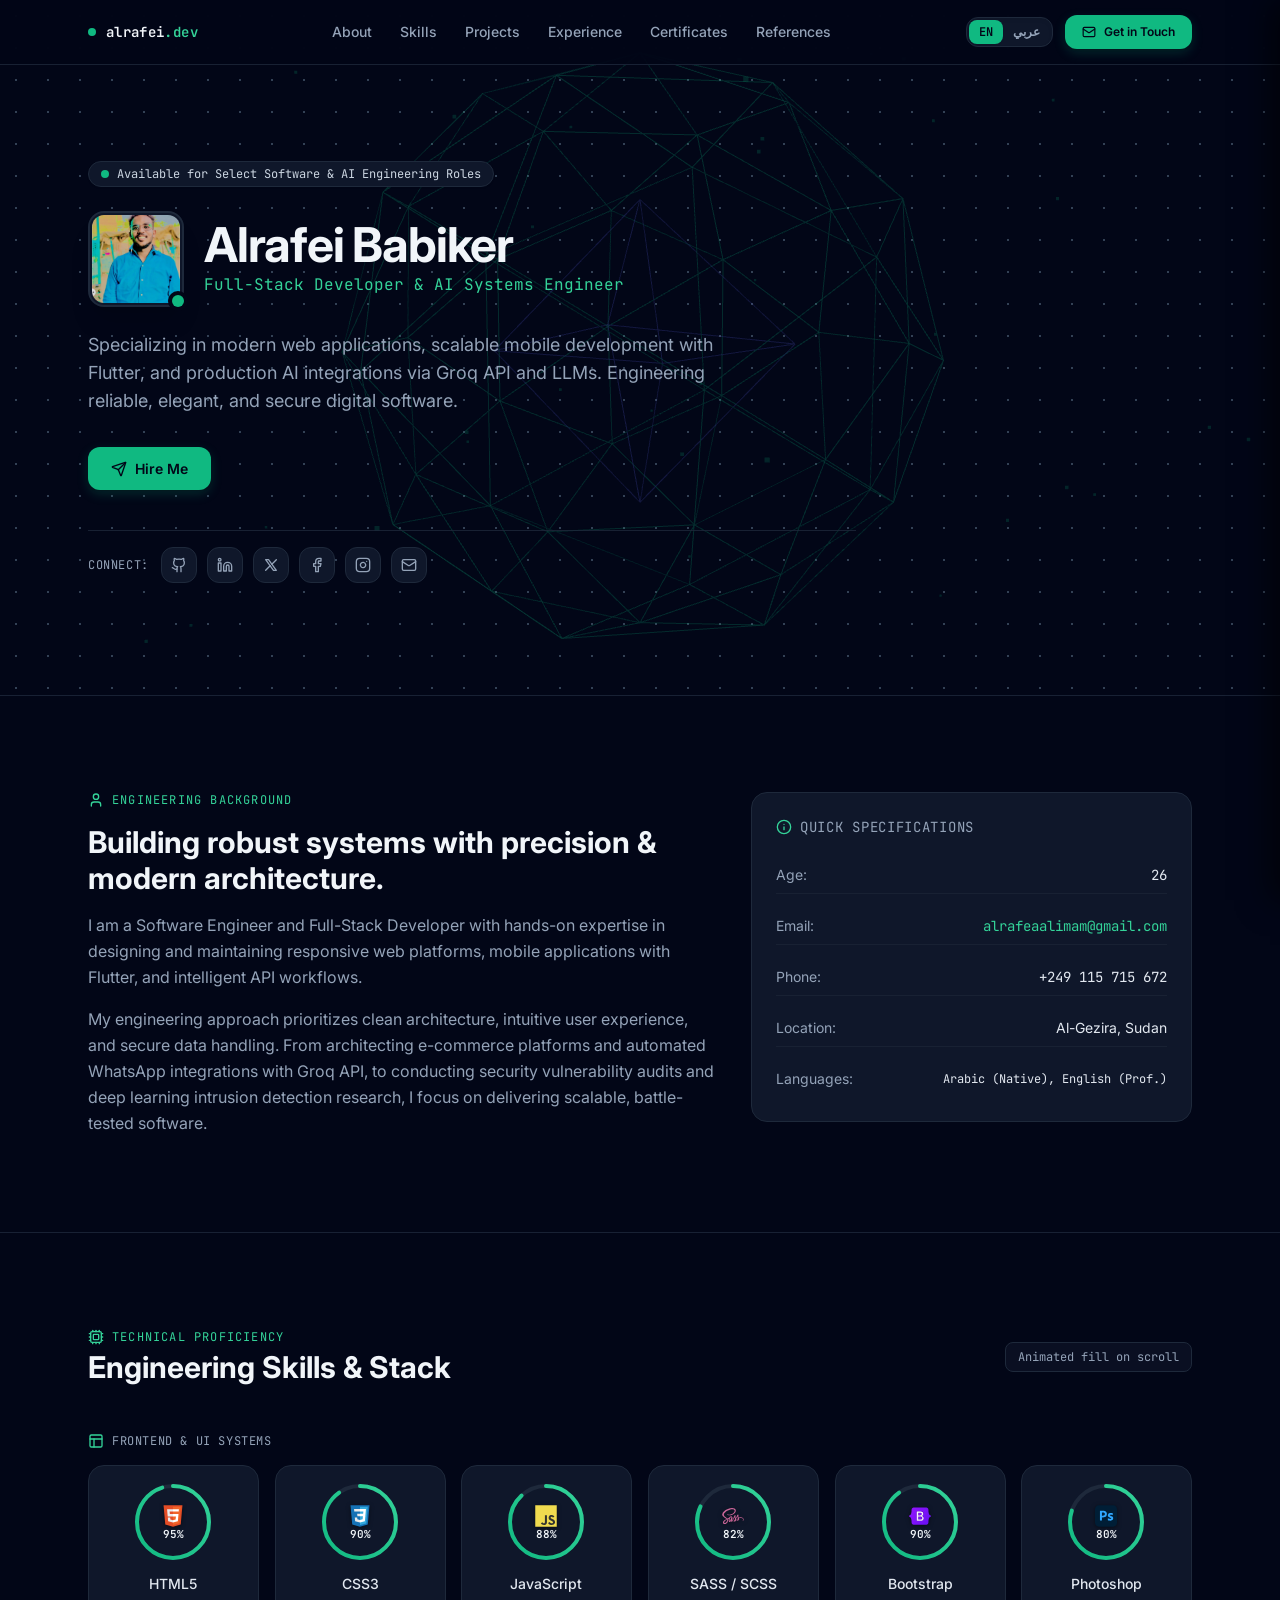
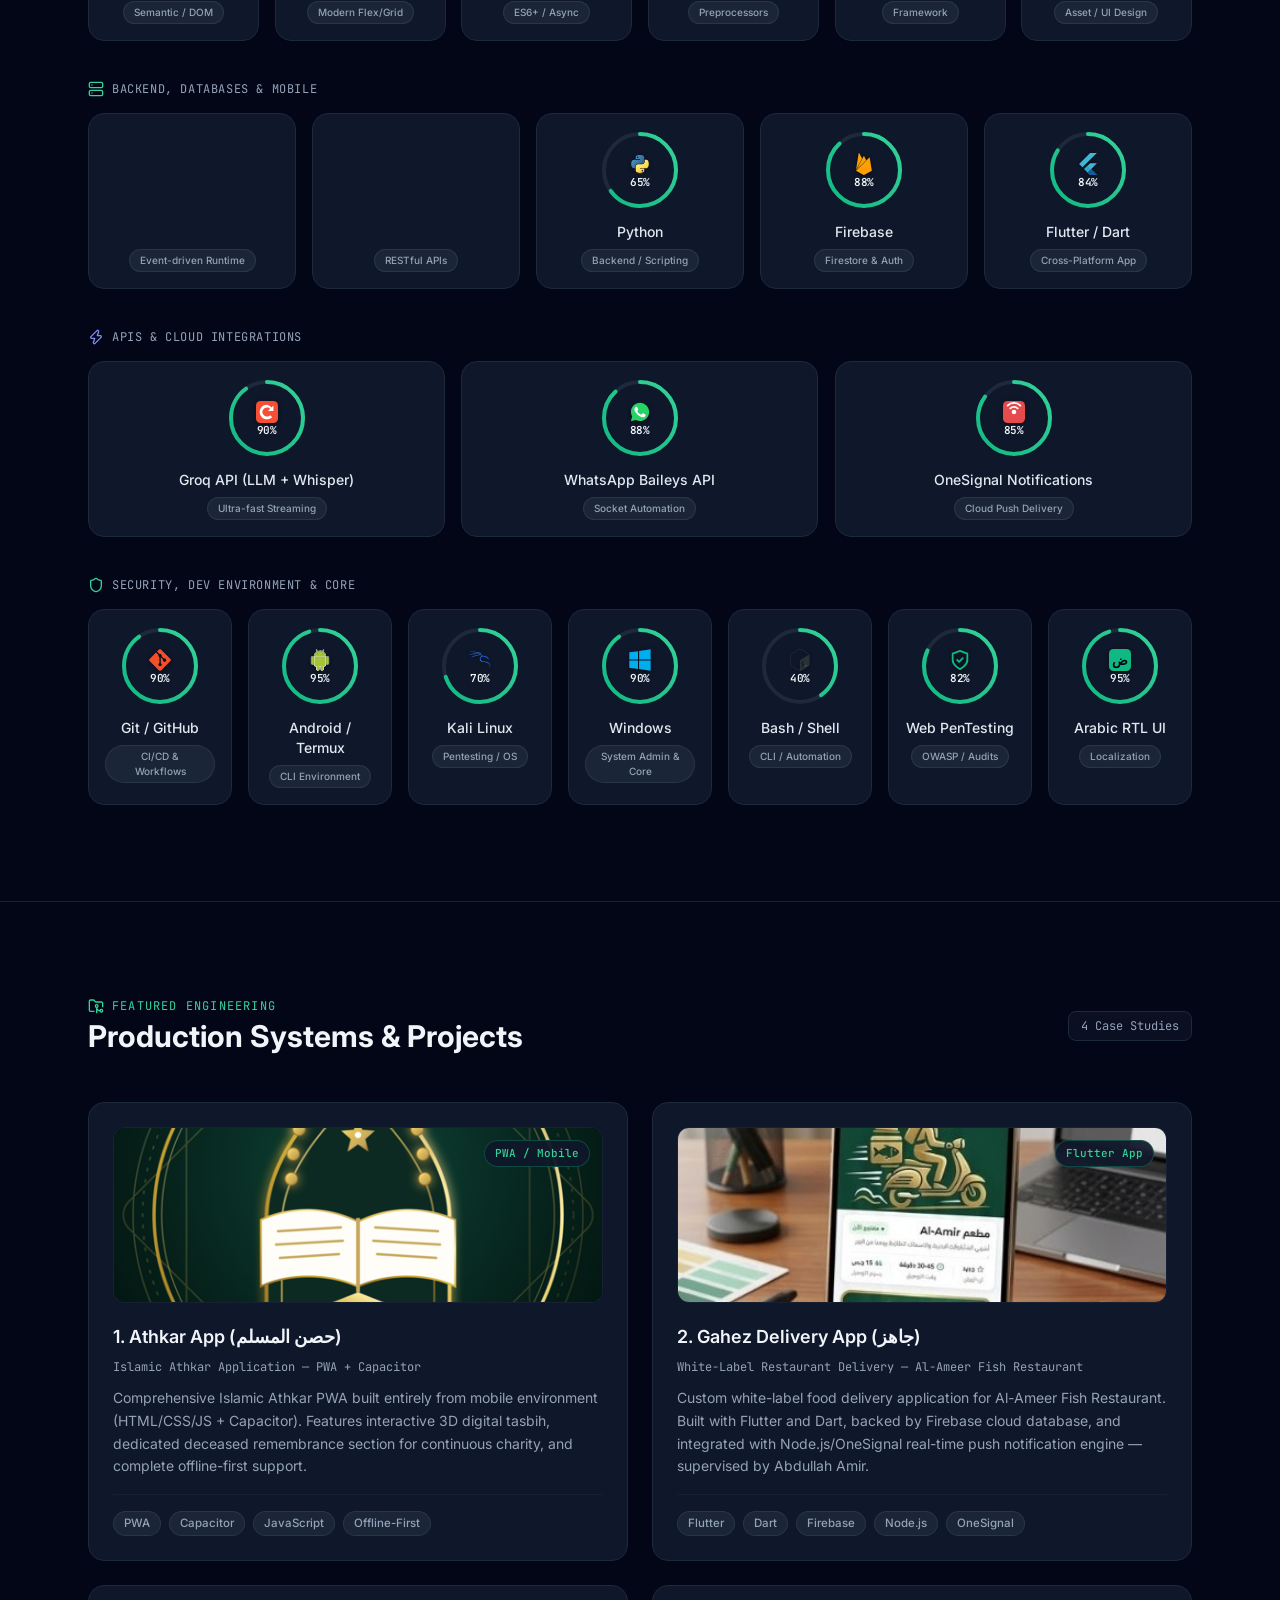
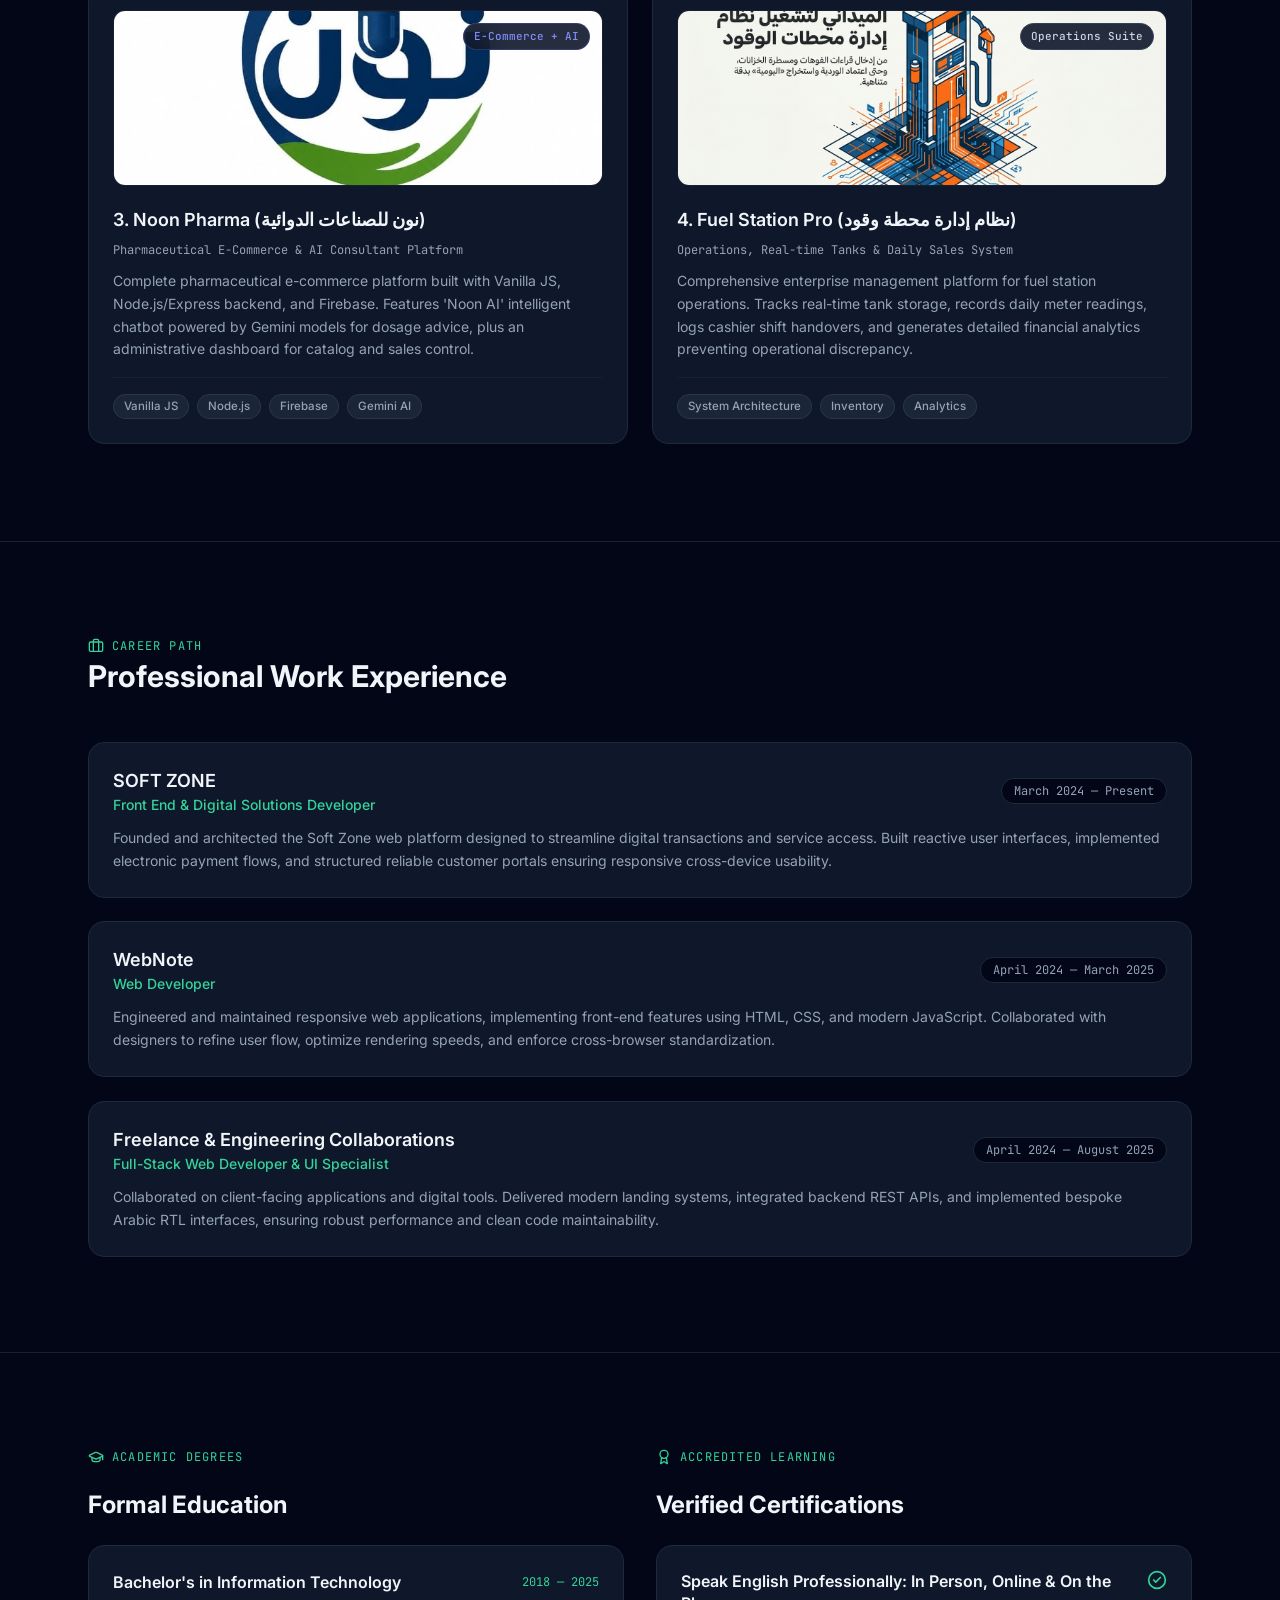
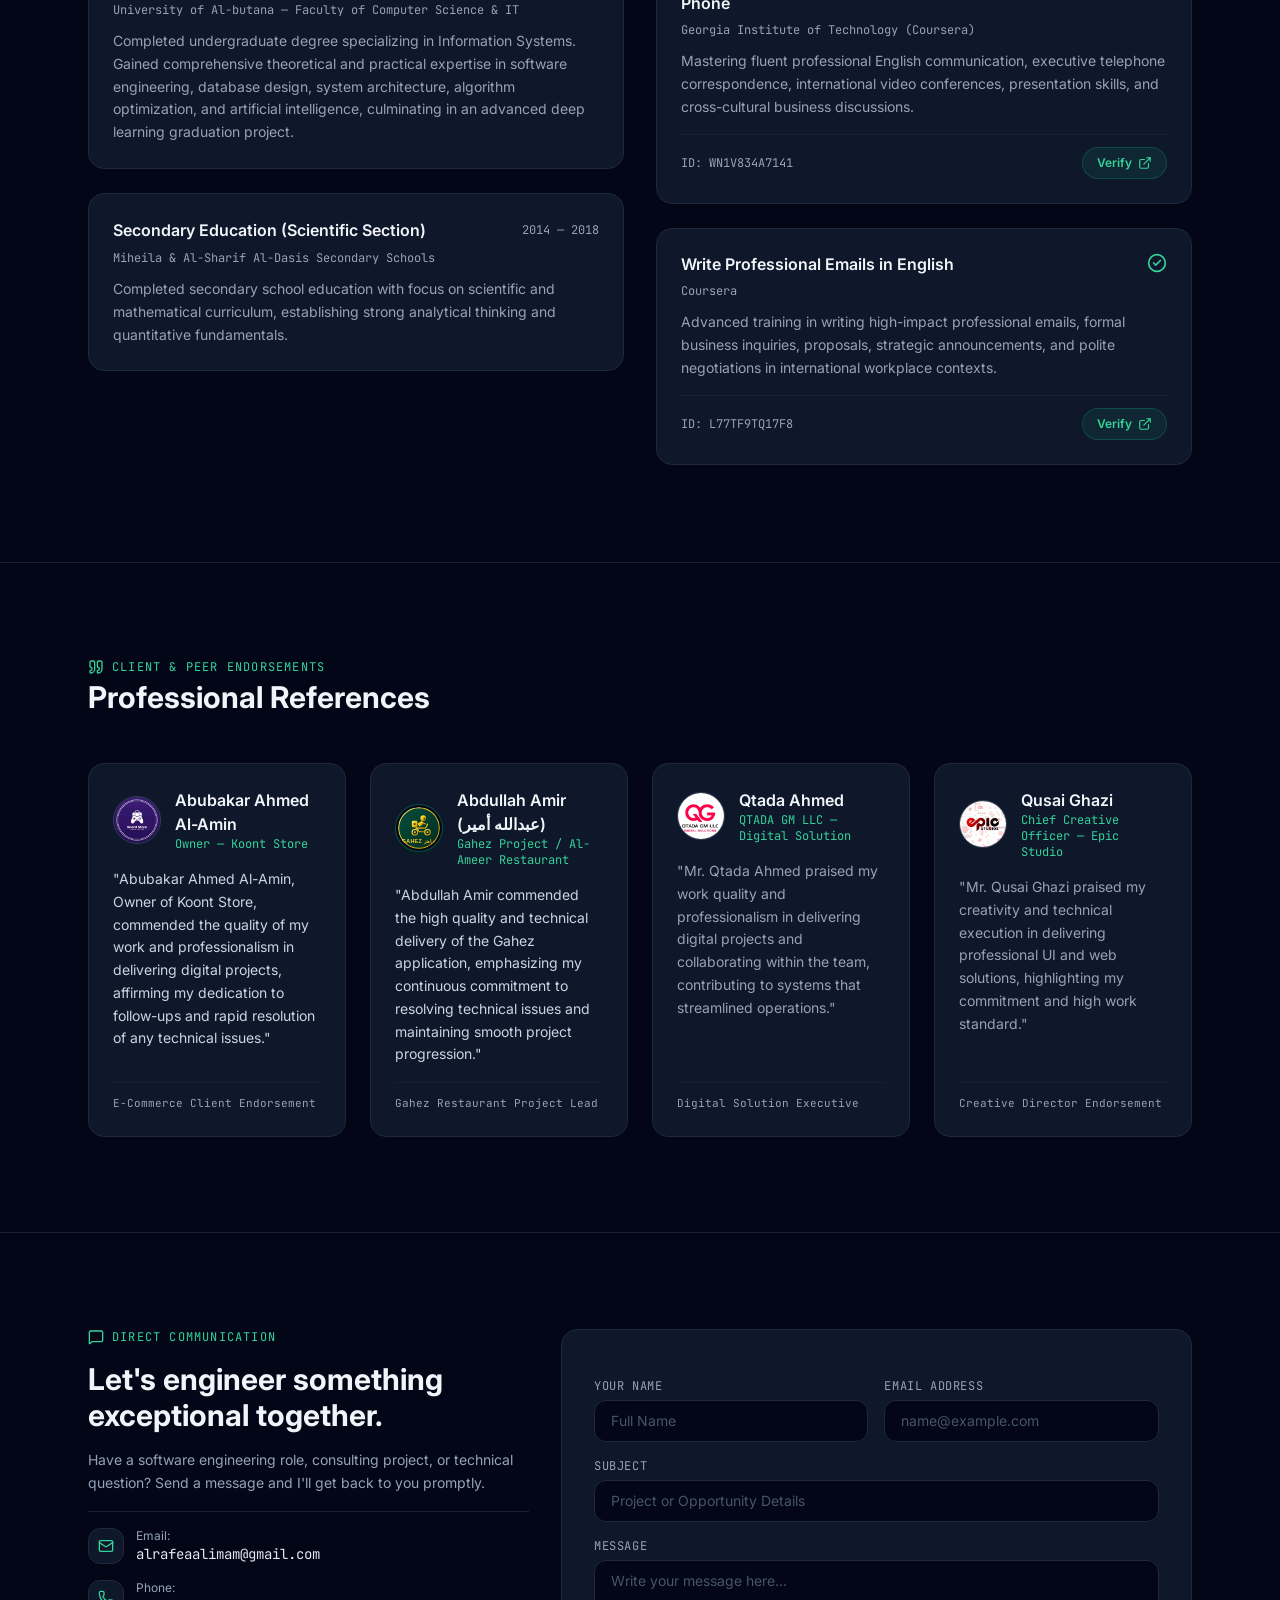
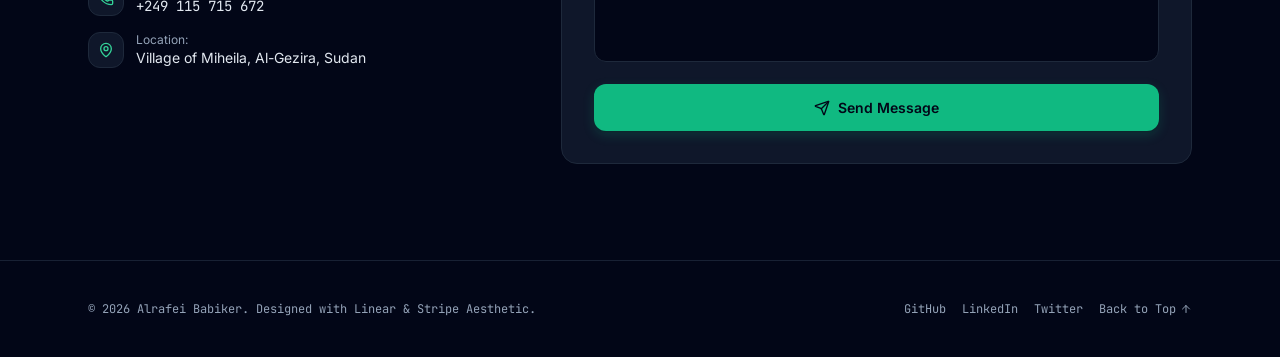
==== commit 7aedf42d: "feat: submit contact form via AJAX with in-page alert and reset" ====
--- a/index.html
+++ b/index.html
@@ -1113,7 +1113,18 @@
 
           <!-- Form Card -->
           <div class="lg:col-span-7 linear-card p-6 md:p-8 reveal-card">
-            <form action="https://formsubmit.co/alrafeaalimam@gmail.com" method="POST" class="space-y-4">
+            <!-- In-page Feedback Alert Banner -->
+            <div id="contact-alert" class="hidden p-4 rounded-xl border text-sm font-mono flex items-center gap-3 mb-6 transition-all duration-300">
+              <span id="contact-alert-icon" class="text-base flex-shrink-0"></span>
+              <span id="contact-alert-msg" class="leading-relaxed"></span>
+            </div>
+
+            <form id="contact-form" action="https://formsubmit.co/ajax/alrafeaalimam@gmail.com" method="POST" class="space-y-4">
+              <!-- FormSubmit Options -->
+              <input type="text" name="_honey" style="display:none">
+              <input type="hidden" name="_captcha" value="false">
+              <input type="hidden" name="_template" value="table">
+
               <div class="grid grid-cols-1 sm:grid-cols-2 gap-4">
                 <div>
                   <label class="block text-xs font-mono text-slate-400 mb-1.5 uppercase tracking-wider" data-i18n="form_name_lbl">Your Name</label>
@@ -1135,7 +1146,7 @@
                 <textarea name="message" rows="4" required placeholder="Write your message here..." data-i18n-placeholder="form_msg_ph" class="w-full bg-slate-950 border border-slate-800 rounded-xl px-4 py-2.5 text-sm text-slate-100 placeholder:text-slate-600 focus:outline-none focus:border-emerald-500 transition duration-150 resize-none"></textarea>
               </div>
 
-              <button type="submit" class="btn-emerald w-full !py-3">
+              <button id="contact-submit-btn" type="submit" class="btn-emerald w-full !py-3 flex items-center justify-center gap-2">
                 <i data-lucide="send" class="w-4 h-4"></i>
                 <span data-i18n="form_send_btn">Send Message</span>
               </button>
@@ -1161,9 +1172,9 @@
     </footer>
 
     <!-- Scripts -->
-    <script src="js/translations.js?ver=3.7.0"></script>
+    <script src="js/translations.js?ver=3.8.0"></script>
     <script src="js/lucide.min.js"></script>
     <script src="js/three.min.js"></script>
-    <script src="js/custom-3d.js?ver=3.7.0"></script>
+    <script src="js/custom-3d.js?ver=3.8.0"></script>
   </body>
 </html>
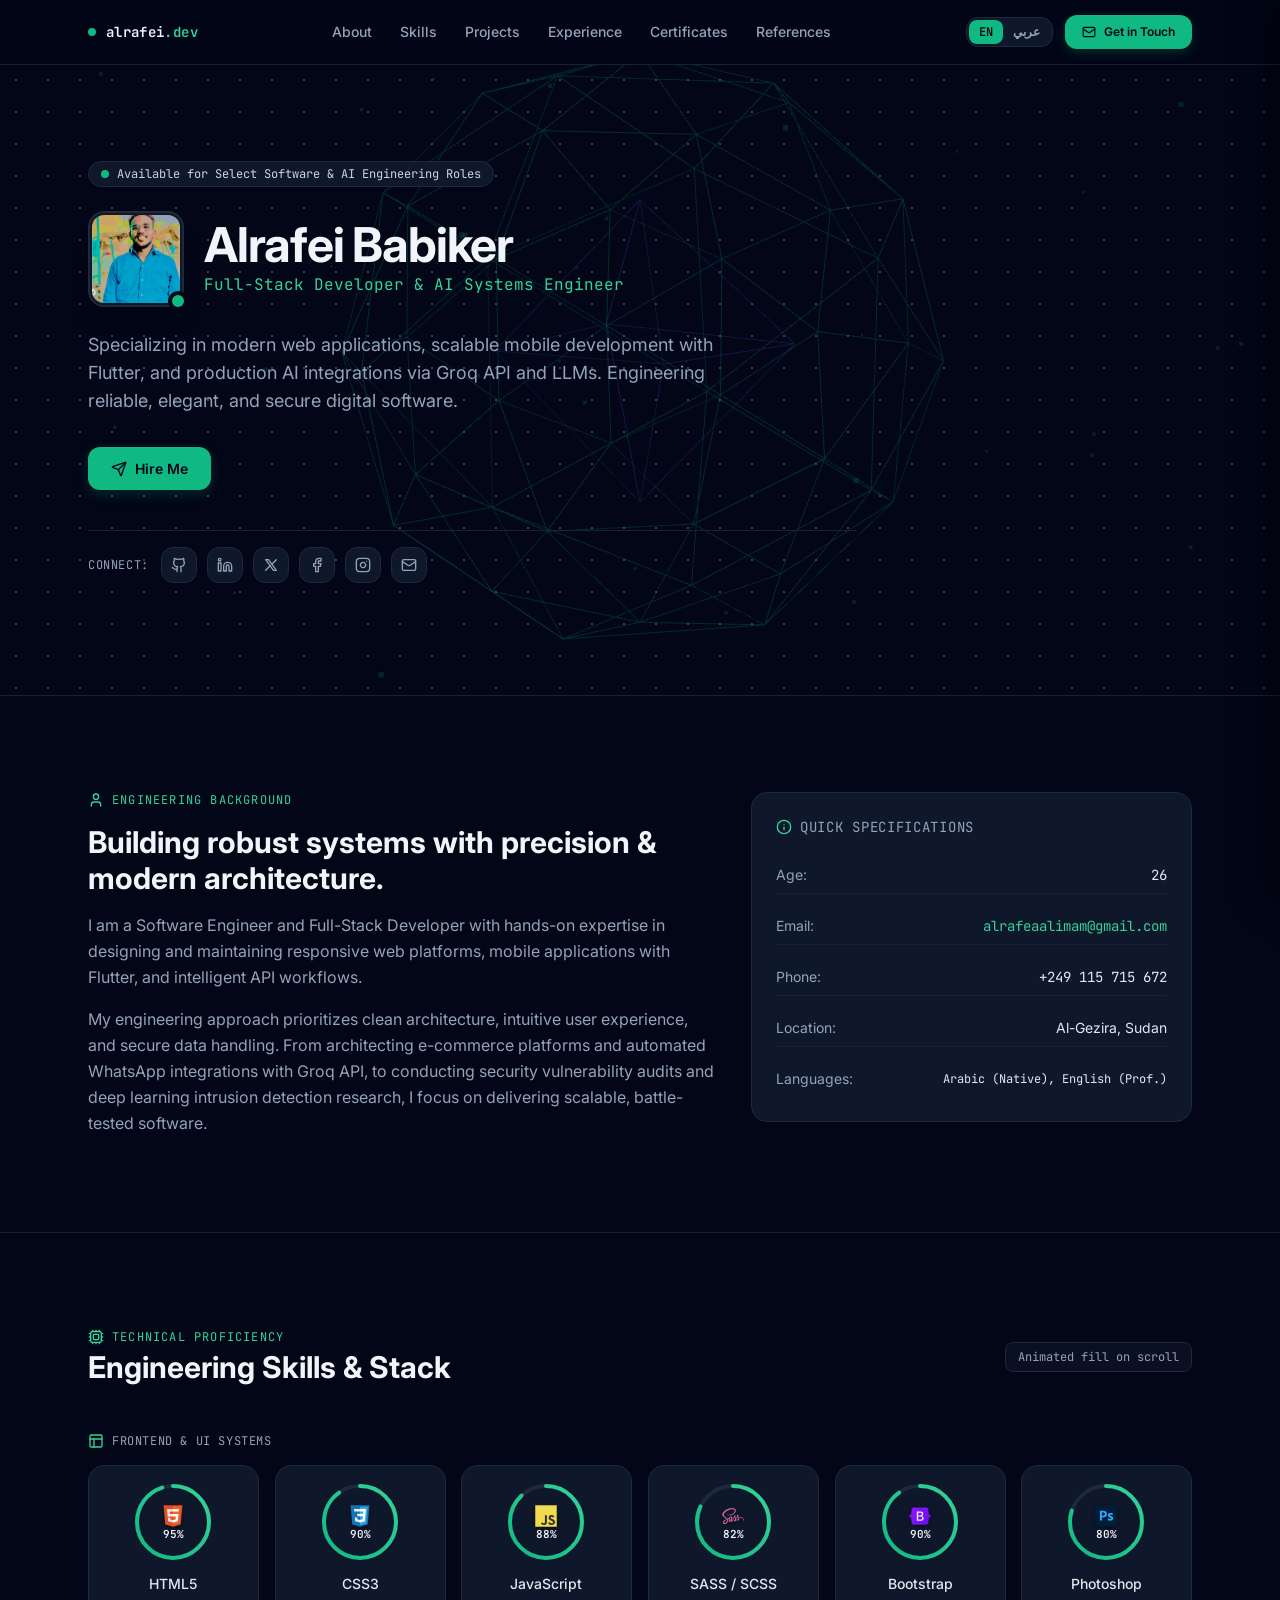
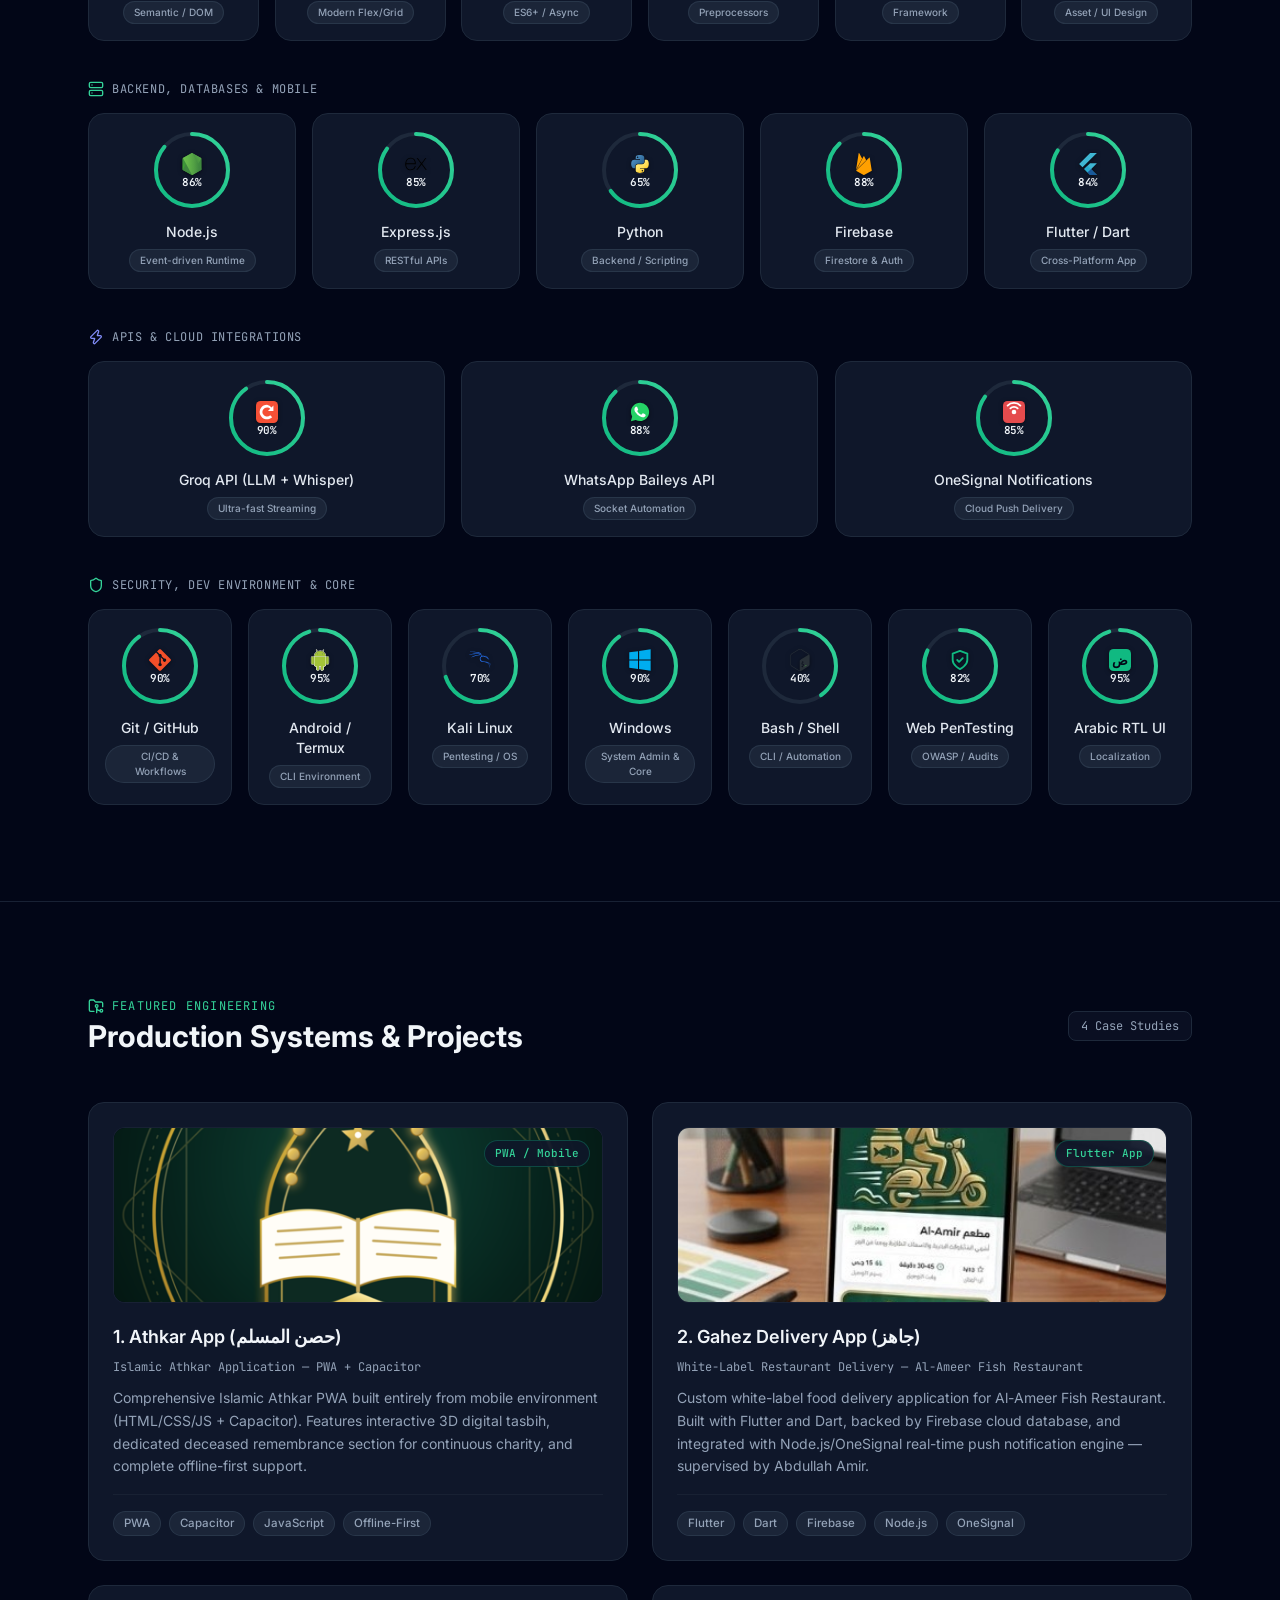
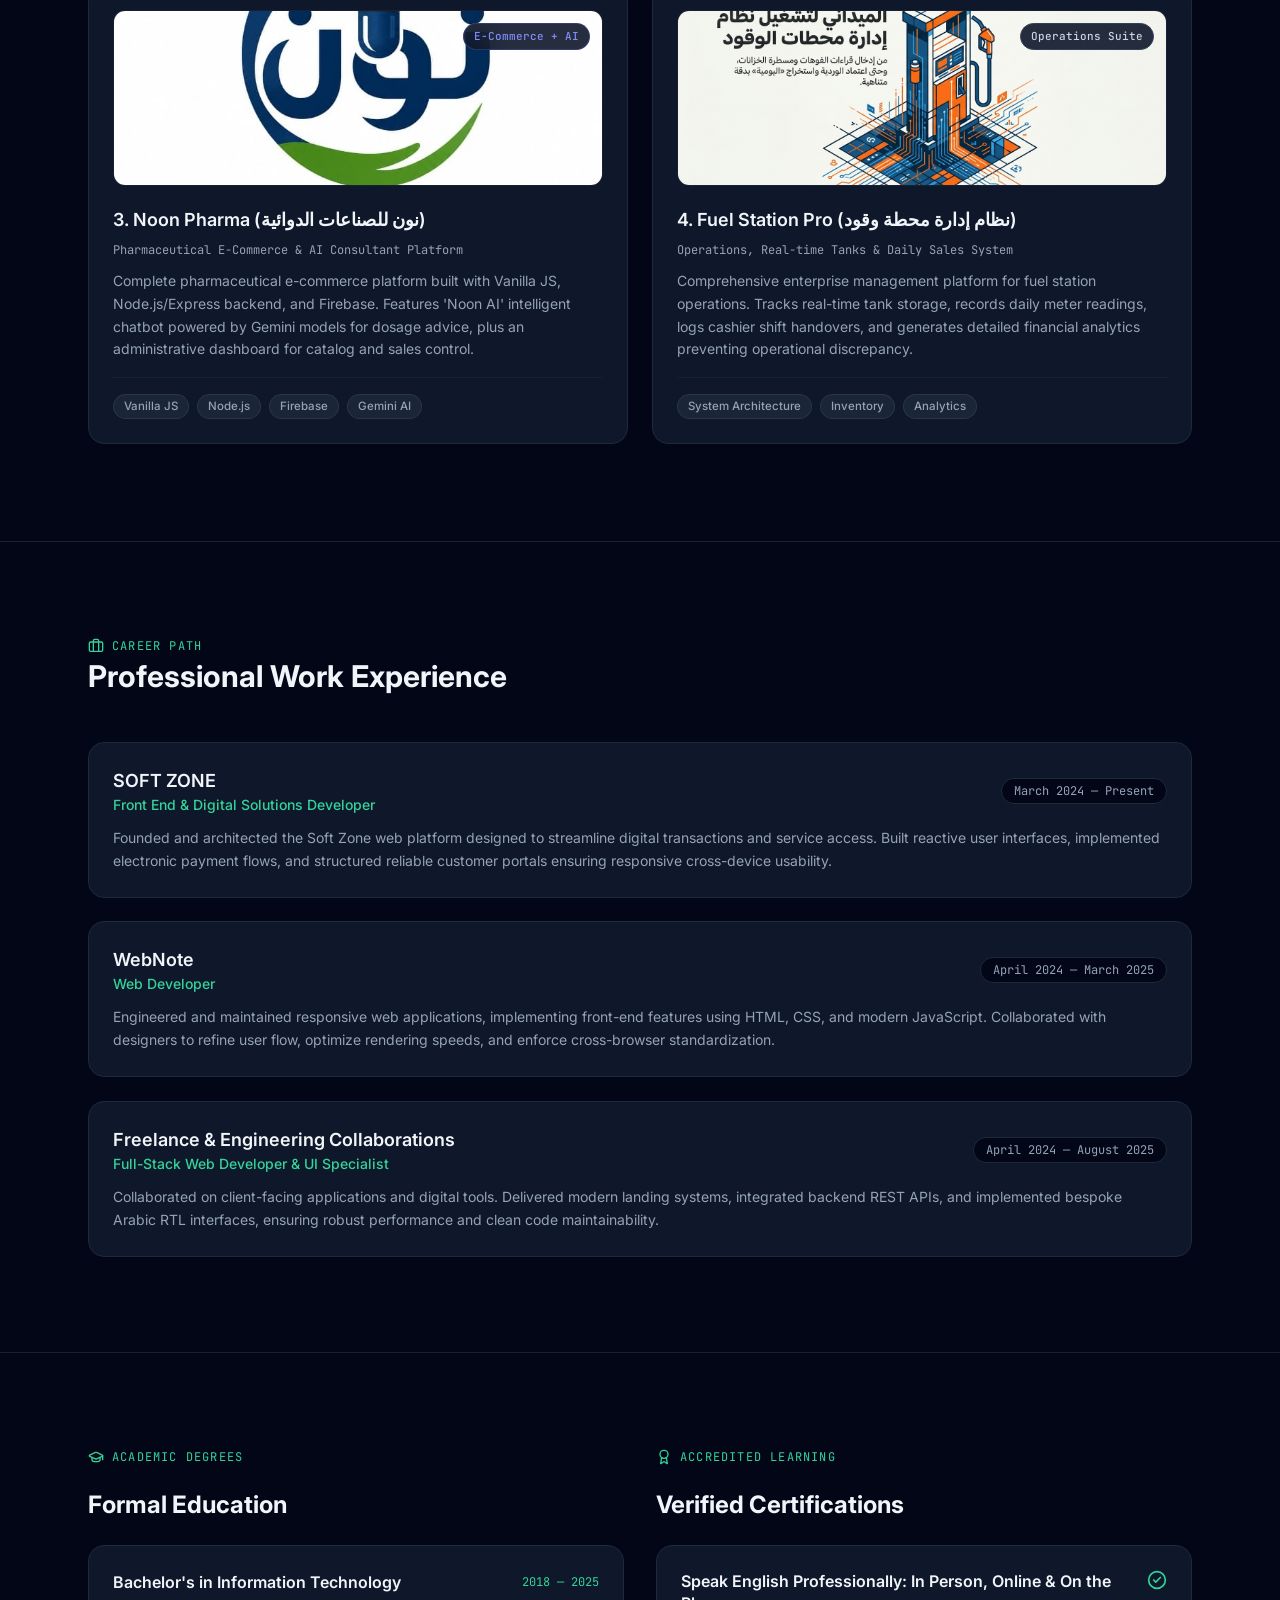
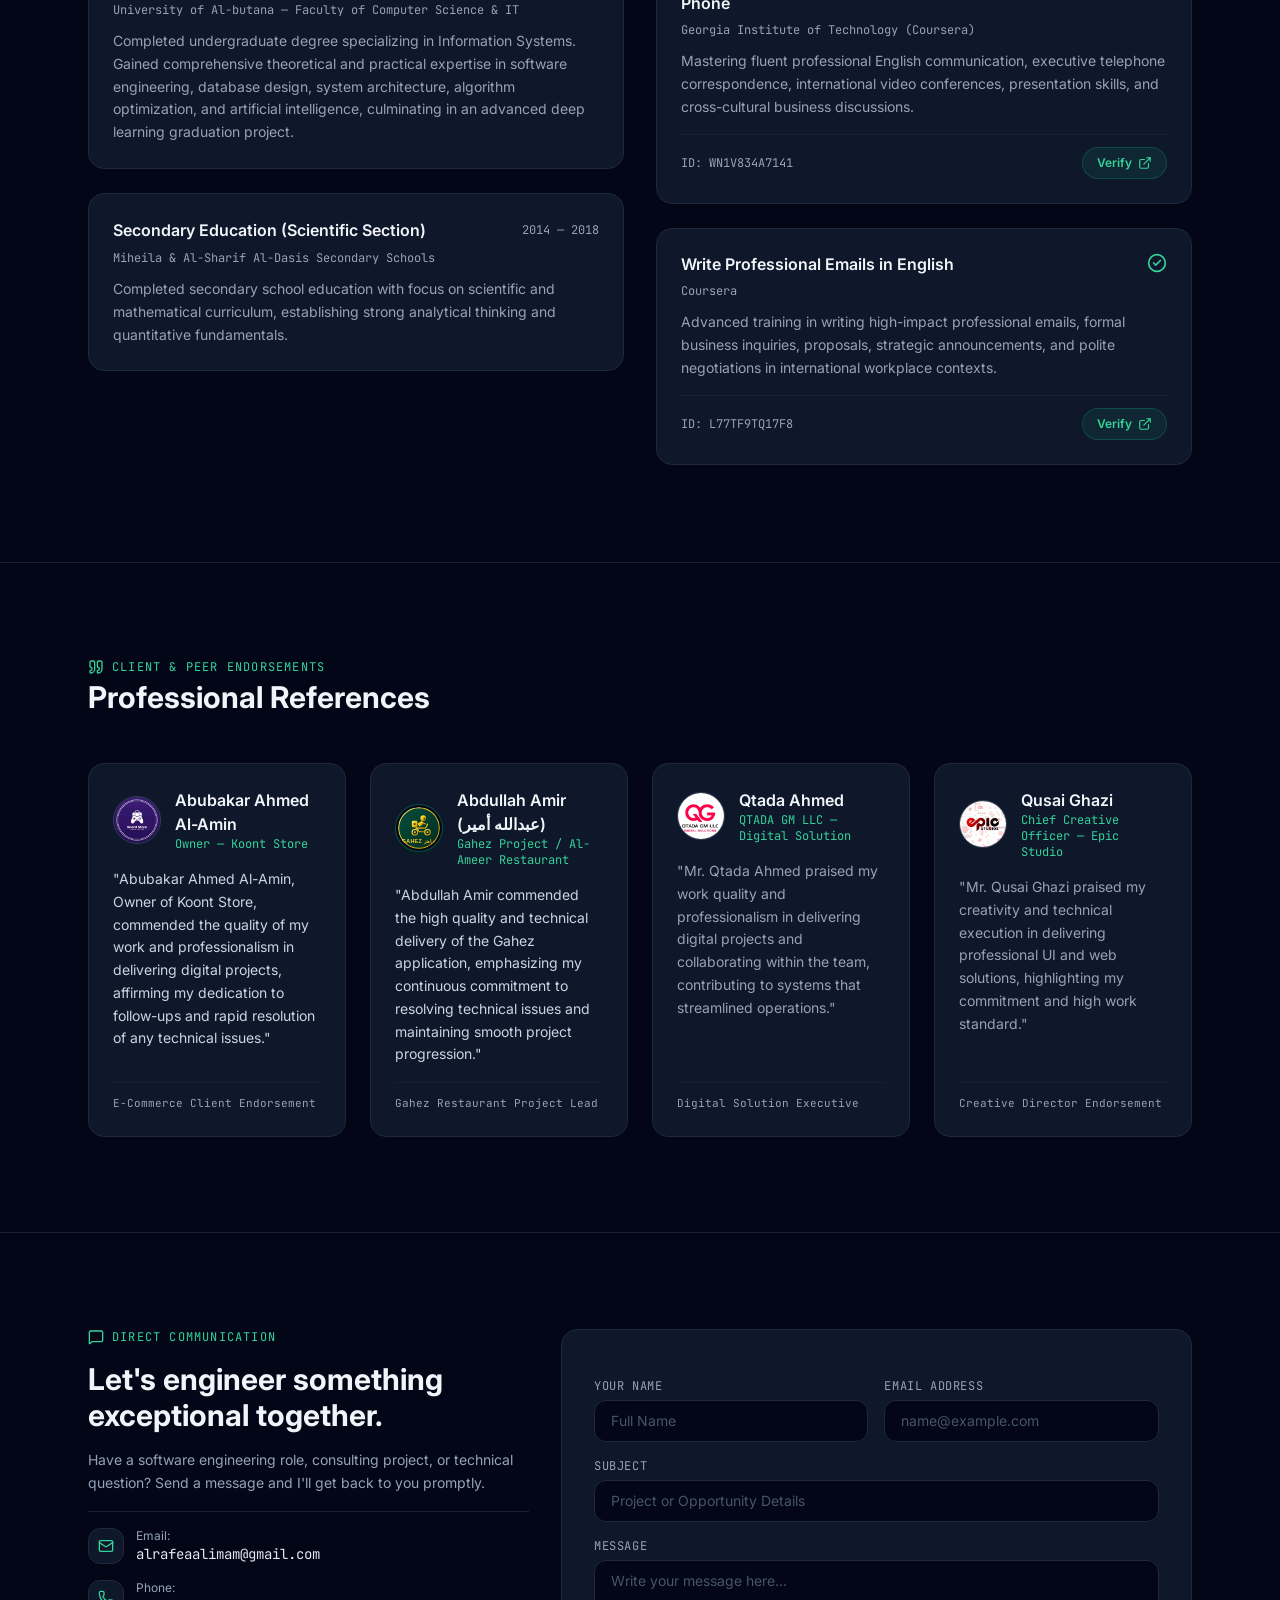
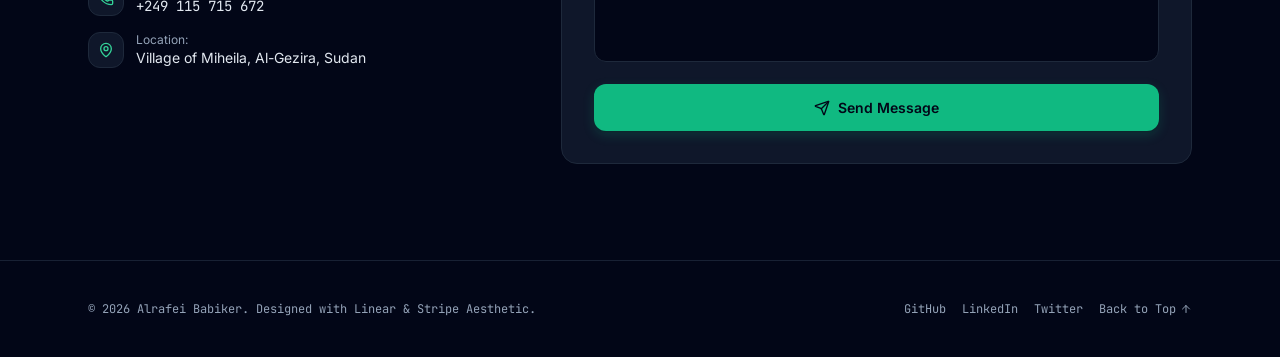
==== commit 945aadb7: "fix: handle form activation state and alert user to confirm email" ====
--- a/index.html
+++ b/index.html
@@ -1172,9 +1172,9 @@
     </footer>
 
     <!-- Scripts -->
-    <script src="js/translations.js?ver=3.8.0"></script>
+    <script src="js/translations.js?ver=3.8.1"></script>
     <script src="js/lucide.min.js"></script>
     <script src="js/three.min.js"></script>
-    <script src="js/custom-3d.js?ver=3.8.0"></script>
+    <script src="js/custom-3d.js?ver=3.8.1"></script>
   </body>
 </html>
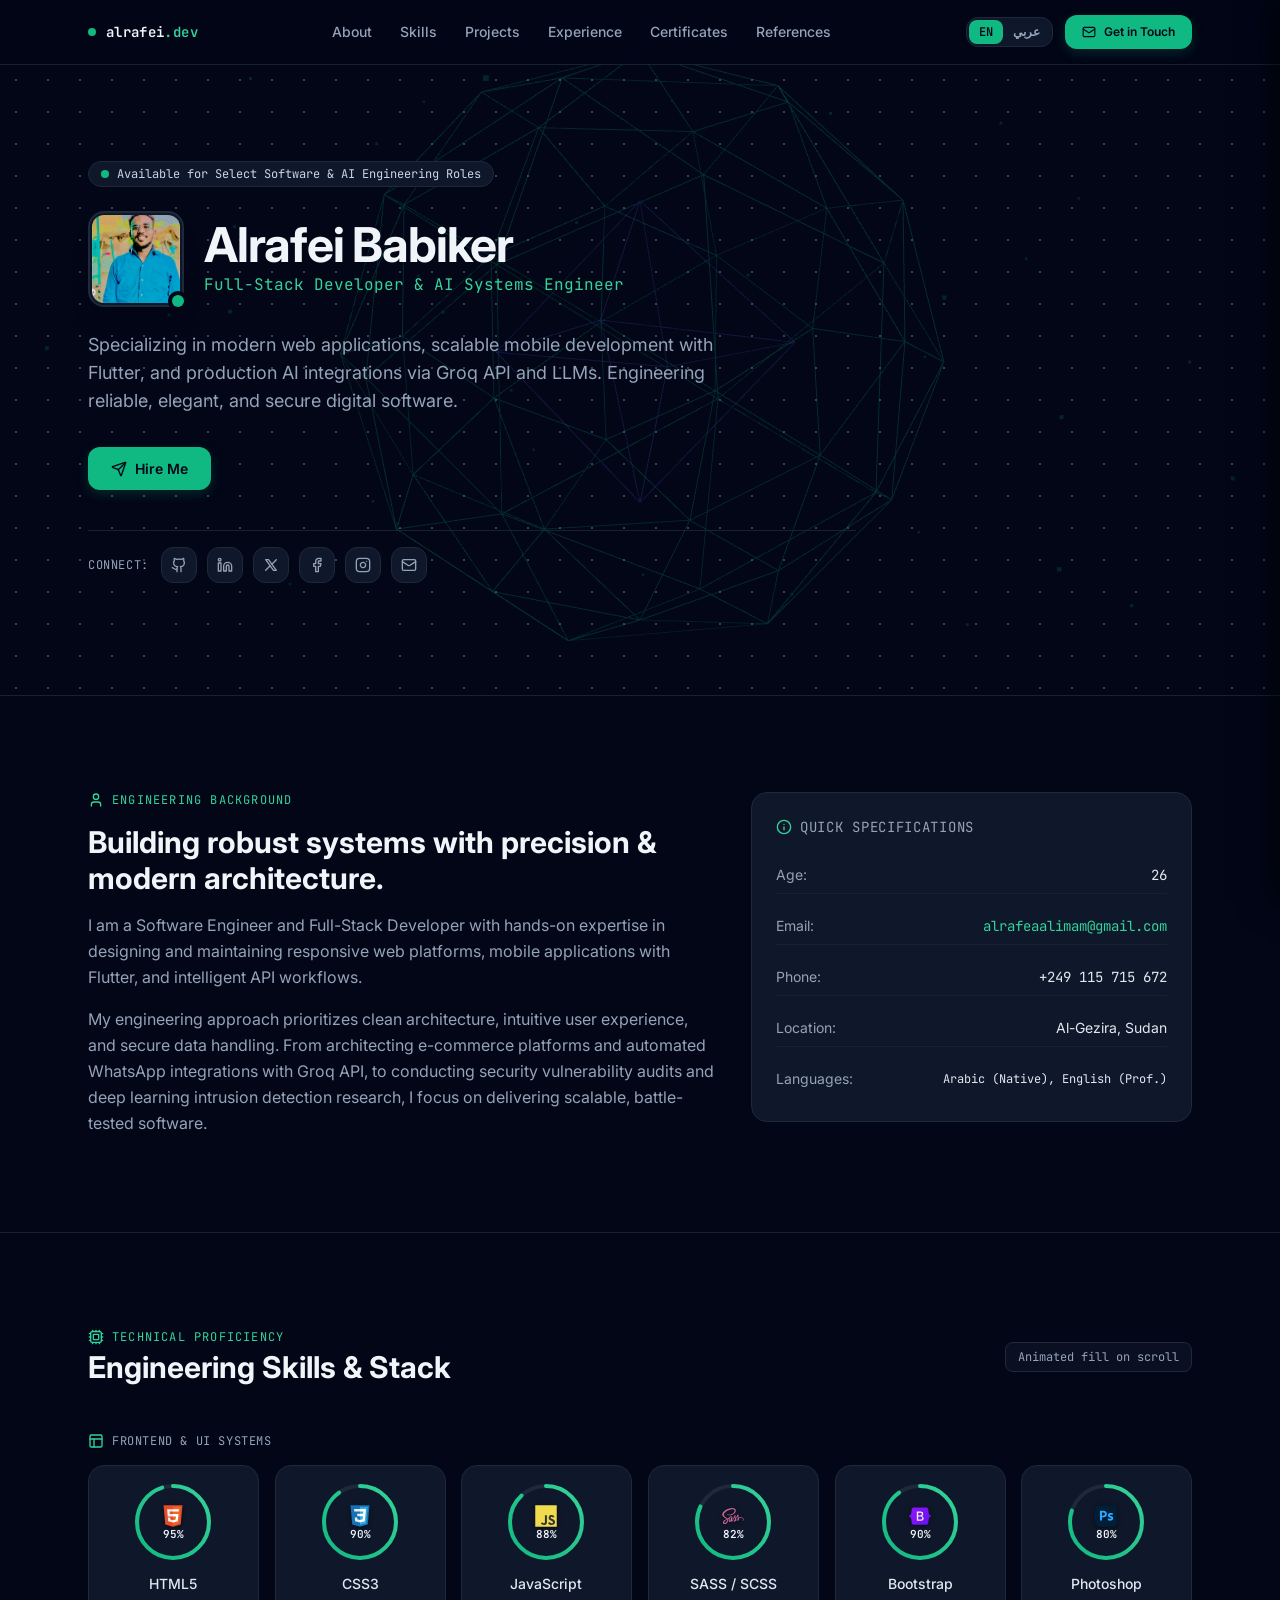
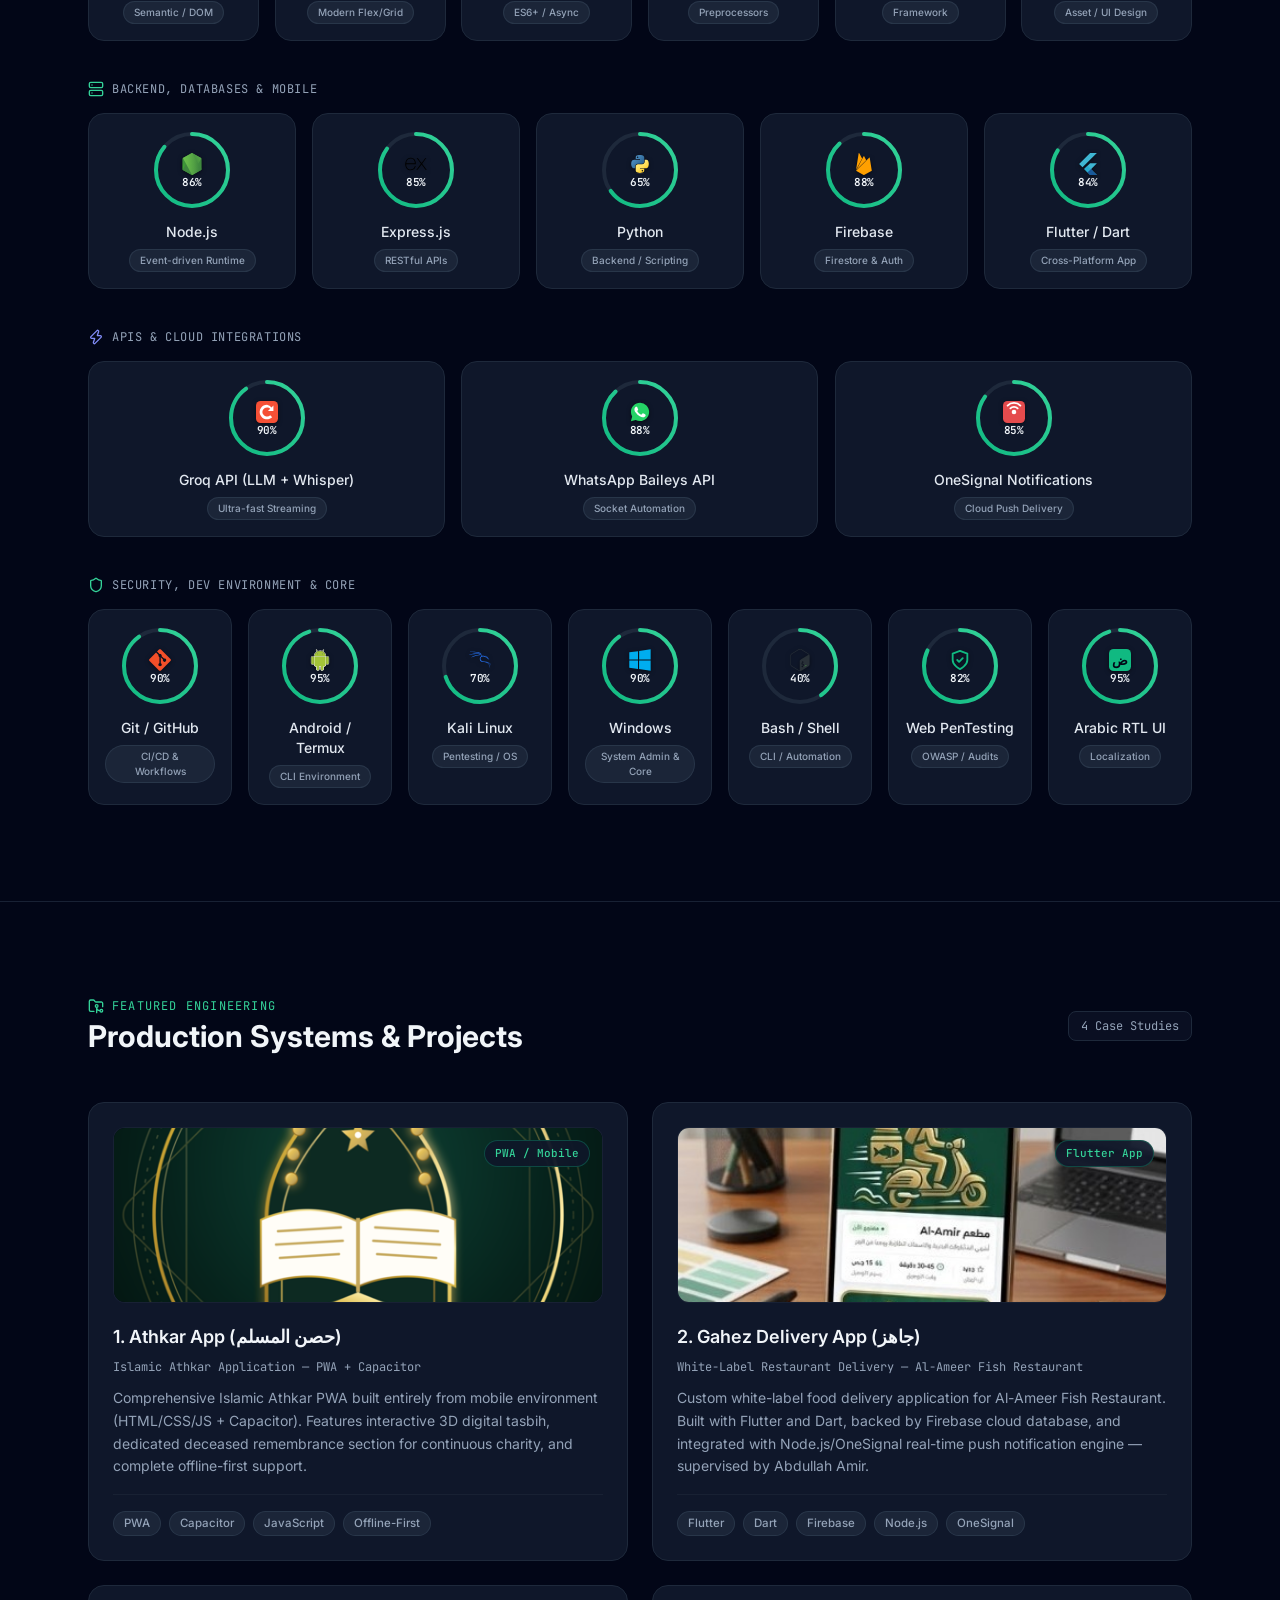
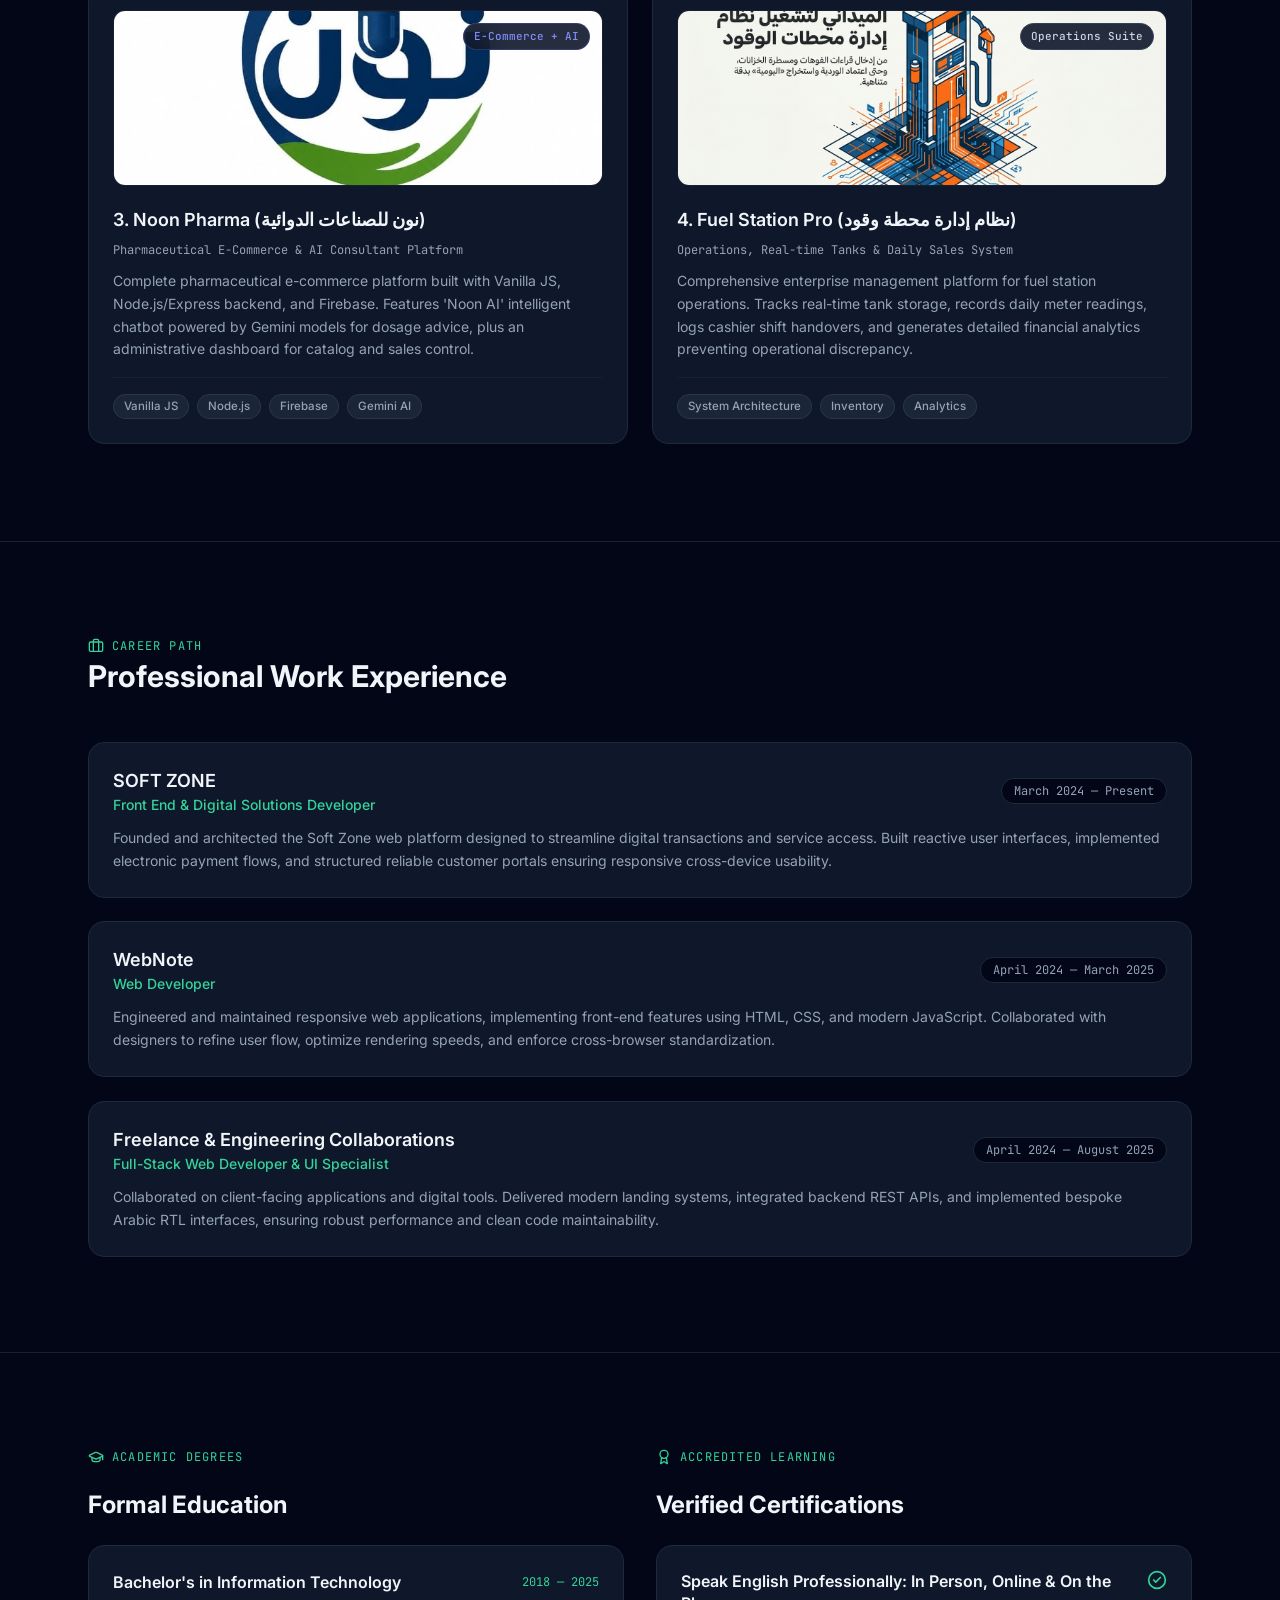
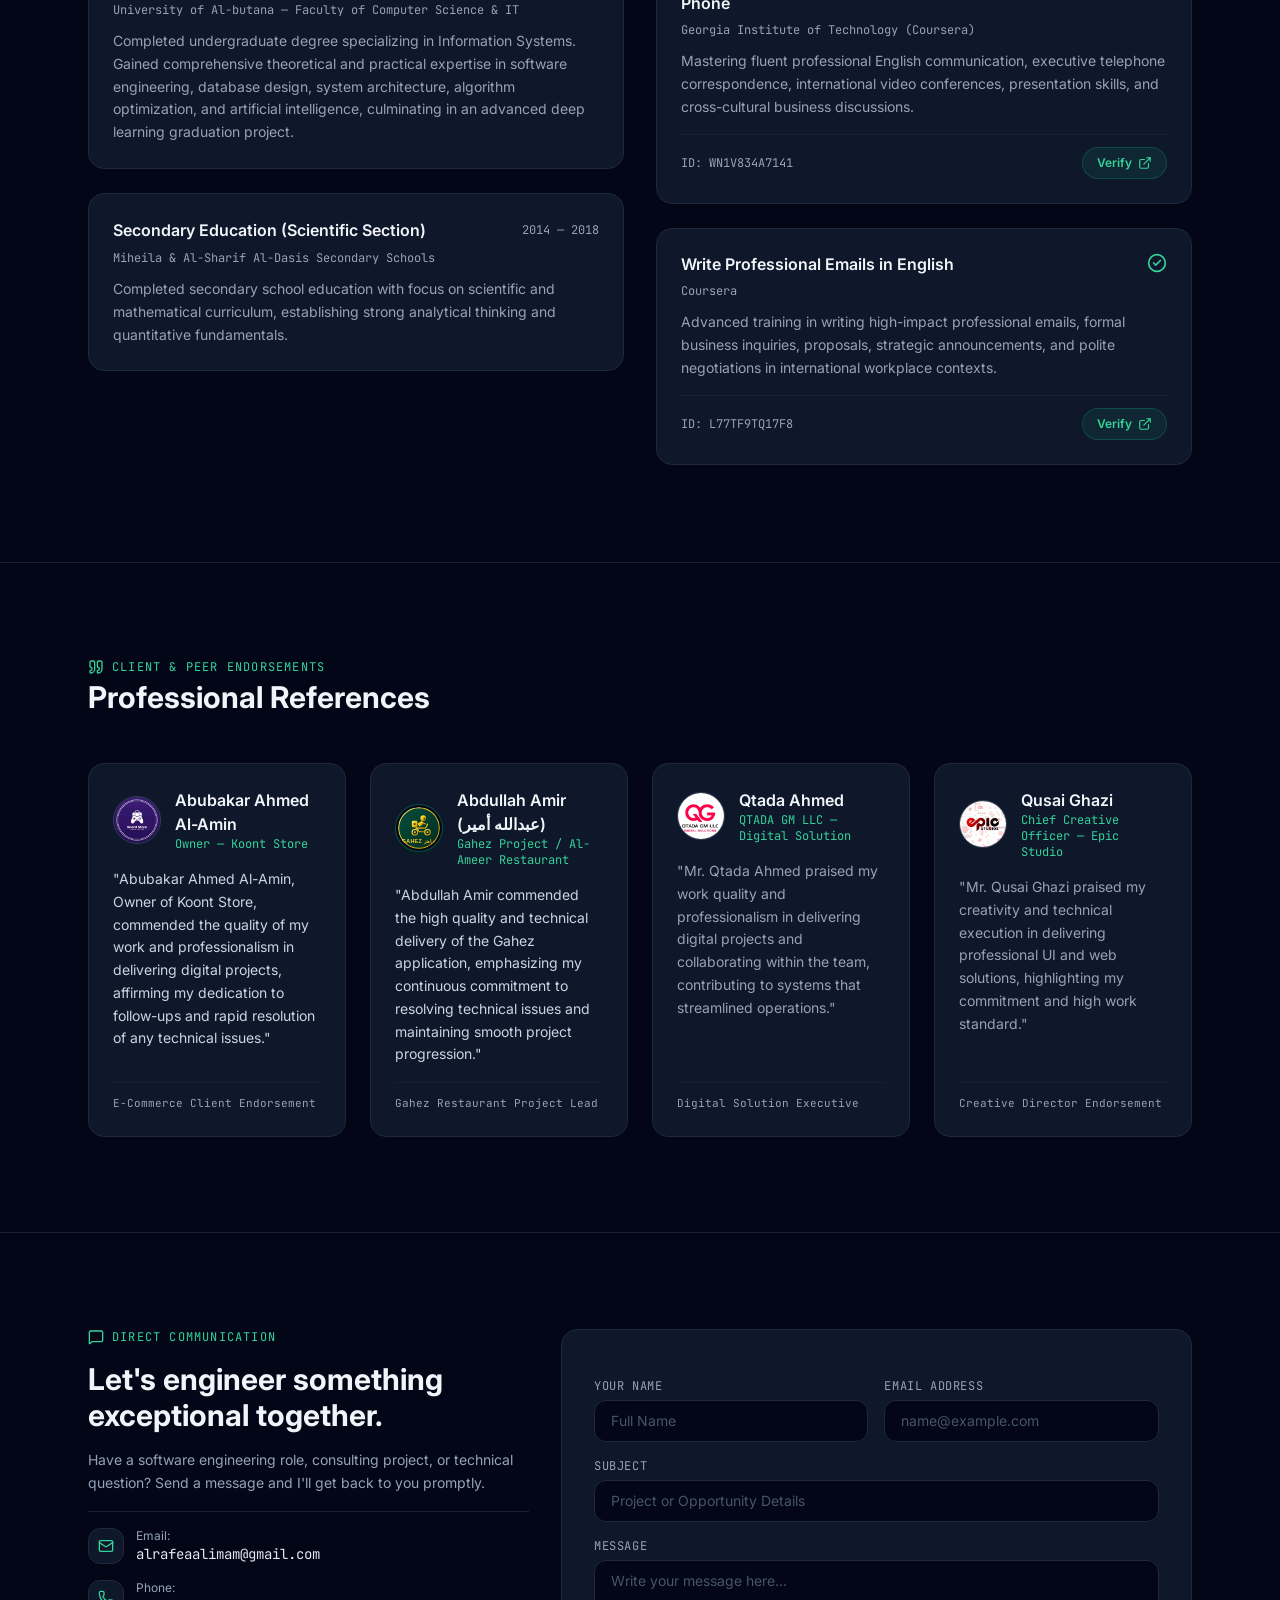
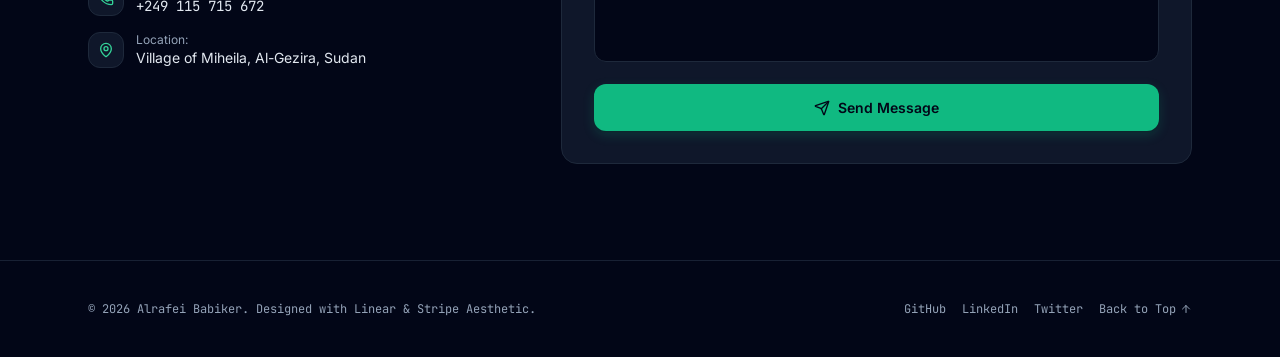
==== commit ce4b6d65: "feat(seo): add meta tags, OpenGraph, JSON-LD schema, robots.txt, and sitemap.xml" ====
--- a/index.html
+++ b/index.html
@@ -3,7 +3,27 @@
   <head>
     <meta charset="UTF-8" />
     <meta name="viewport" content="width=device-width, initial-scale=1.0" />
-    <title>Alrafei Babiker — Software Engineer &amp; Full-Stack Developer</title>
+    <title>Alrafei Babiker (الرفيع الإمام) | Full-Stack Developer</title>
+
+    <!-- SEO Meta Tags -->
+    <meta name="description" content="Alrafei Babiker — Full-Stack Web &amp; Mobile Developer specializing in Flutter, Node.js, Firebase, and AI integrations." />
+    <meta name="keywords" content="Alrafei Babiker, الرفيع الإمام, الرفيع, Alrafei, Full-Stack Developer Sudan" />
+    <meta name="author" content="Alrafei Babiker" />
+    <meta name="robots" content="index, follow" />
+    <link rel="canonical" href="https://alrafeaalimam.github.io/cv/" />
+
+    <!-- Open Graph / Facebook / LinkedIn -->
+    <meta property="og:type" content="website" />
+    <meta property="og:title" content="Alrafei Babiker — Full-Stack Developer" />
+    <meta property="og:description" content="Alrafei Babiker — Full-Stack Web &amp; Mobile Developer specializing in Flutter, Node.js, Firebase, and AI integrations." />
+    <meta property="og:image" content="https://alrafeaalimam.github.io/cv/images/anthony.jpg" />
+    <meta property="og:url" content="https://alrafeaalimam.github.io/cv/" />
+
+    <!-- Twitter Card -->
+    <meta name="twitter:card" content="summary_large_image" />
+    <meta name="twitter:title" content="Alrafei Babiker (الرفيع الإمام) | Full-Stack Developer" />
+    <meta name="twitter:description" content="Alrafei Babiker — Full-Stack Web &amp; Mobile Developer specializing in Flutter, Node.js, Firebase, and AI integrations." />
+    <meta name="twitter:image" content="https://alrafeaalimam.github.io/cv/images/anthony.jpg" />
 
     <!-- Google Fonts: Inter, Tajawal, JetBrains Mono -->
     <link rel="preconnect" href="https://fonts.googleapis.com" />
@@ -48,7 +68,24 @@
     </script>
 
     <!-- Linear/Stripe Design System Stylesheet -->
-    <link href="css/custom-3d.css?ver=3.7.0" rel="stylesheet" />
+    <link href="css/custom-3d.css?ver=3.8.1" rel="stylesheet" />
+
+    <!-- Structured Data (Schema.org JSON-LD) -->
+    <script type="application/ld+json">
+    {
+      "@context": "https://schema.org",
+      "@type": "Person",
+      "name": "Alrafei Babiker",
+      "alternateName": ["الرفيع الإمام", "الرفيع", "Alrafei"],
+      "url": "https://alrafeaalimam.github.io/cv/",
+      "image": "https://alrafeaalimam.github.io/cv/images/anthony.jpg",
+      "jobTitle": "Full-Stack Developer",
+      "sameAs": [
+        "https://www.linkedin.com/in/alrafea-alimamali-mustafa-727635421",
+        "https://github.com/Alrafeaalimam"
+      ]
+    }
+    </script>
   </head>
 
   <body class="bg-slate-950 text-slate-100 font-sans selection:bg-emerald-500/20 selection:text-emerald-400 min-h-screen">
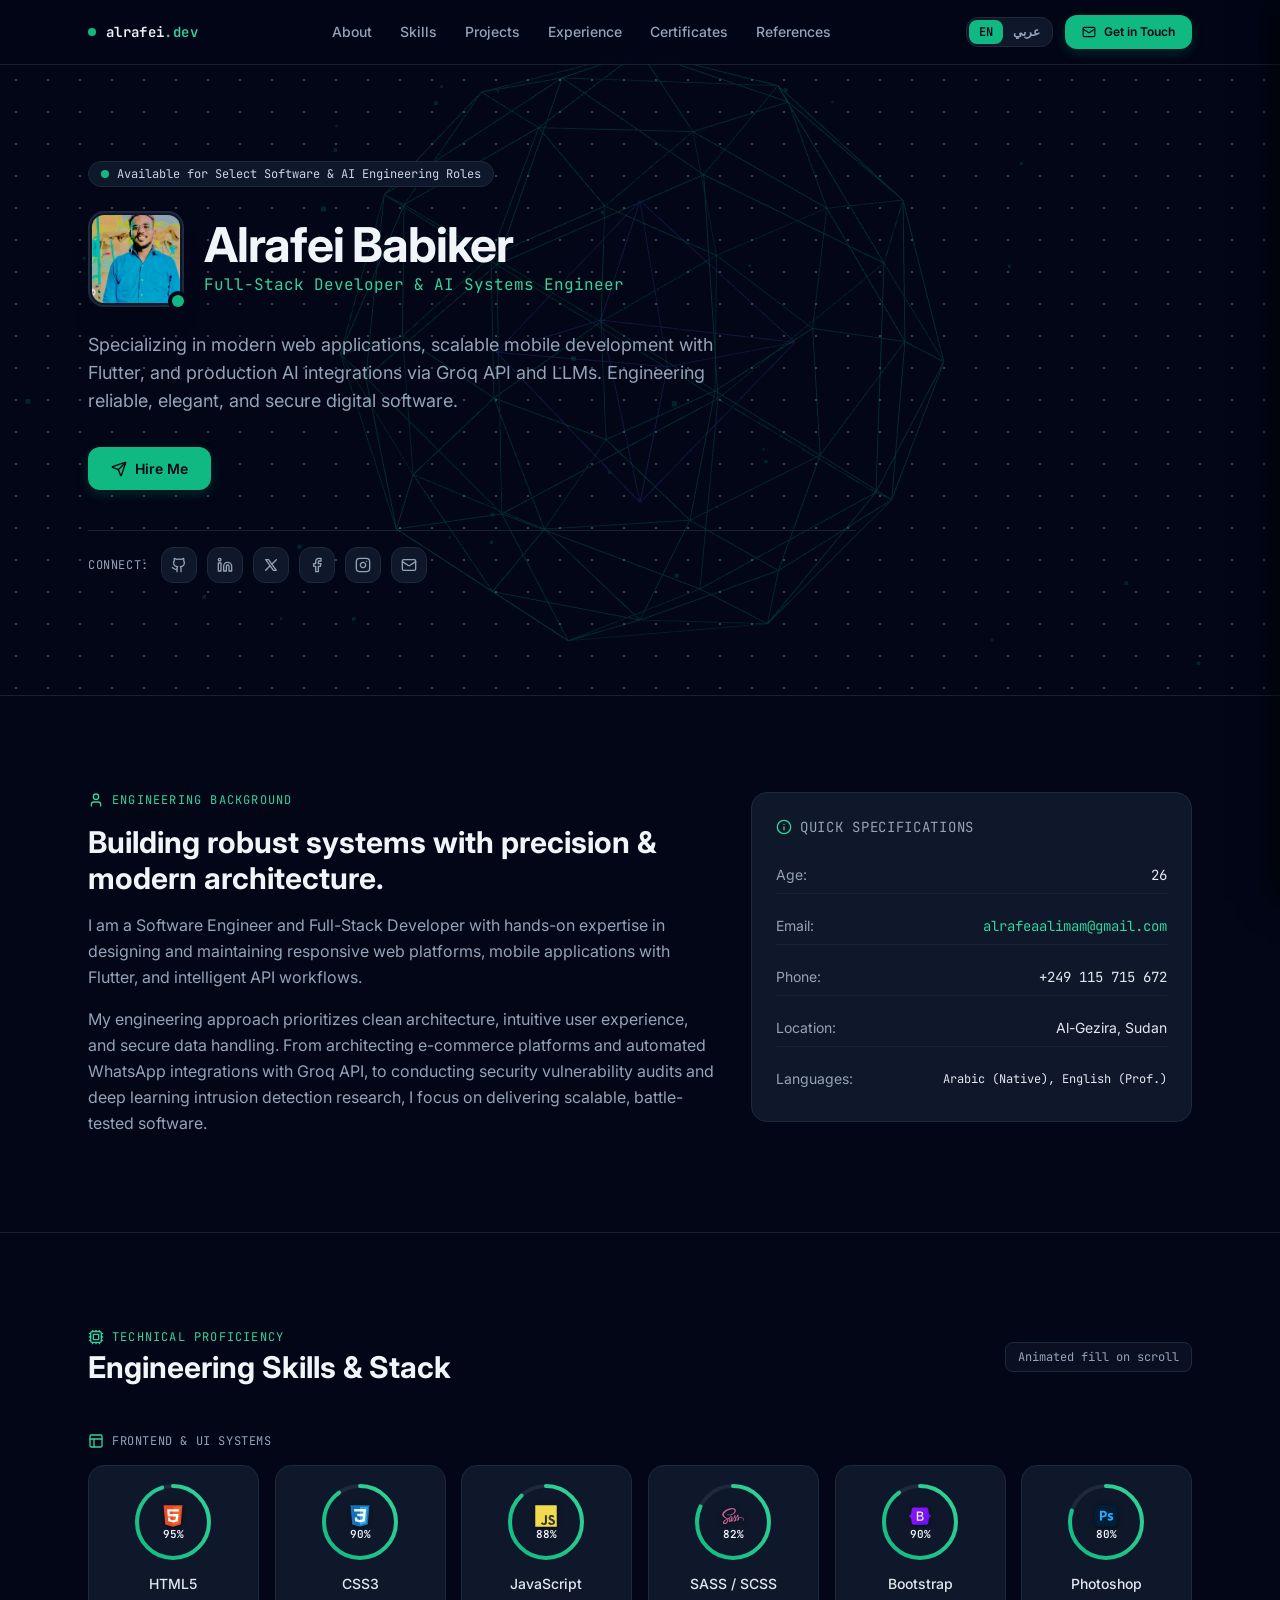
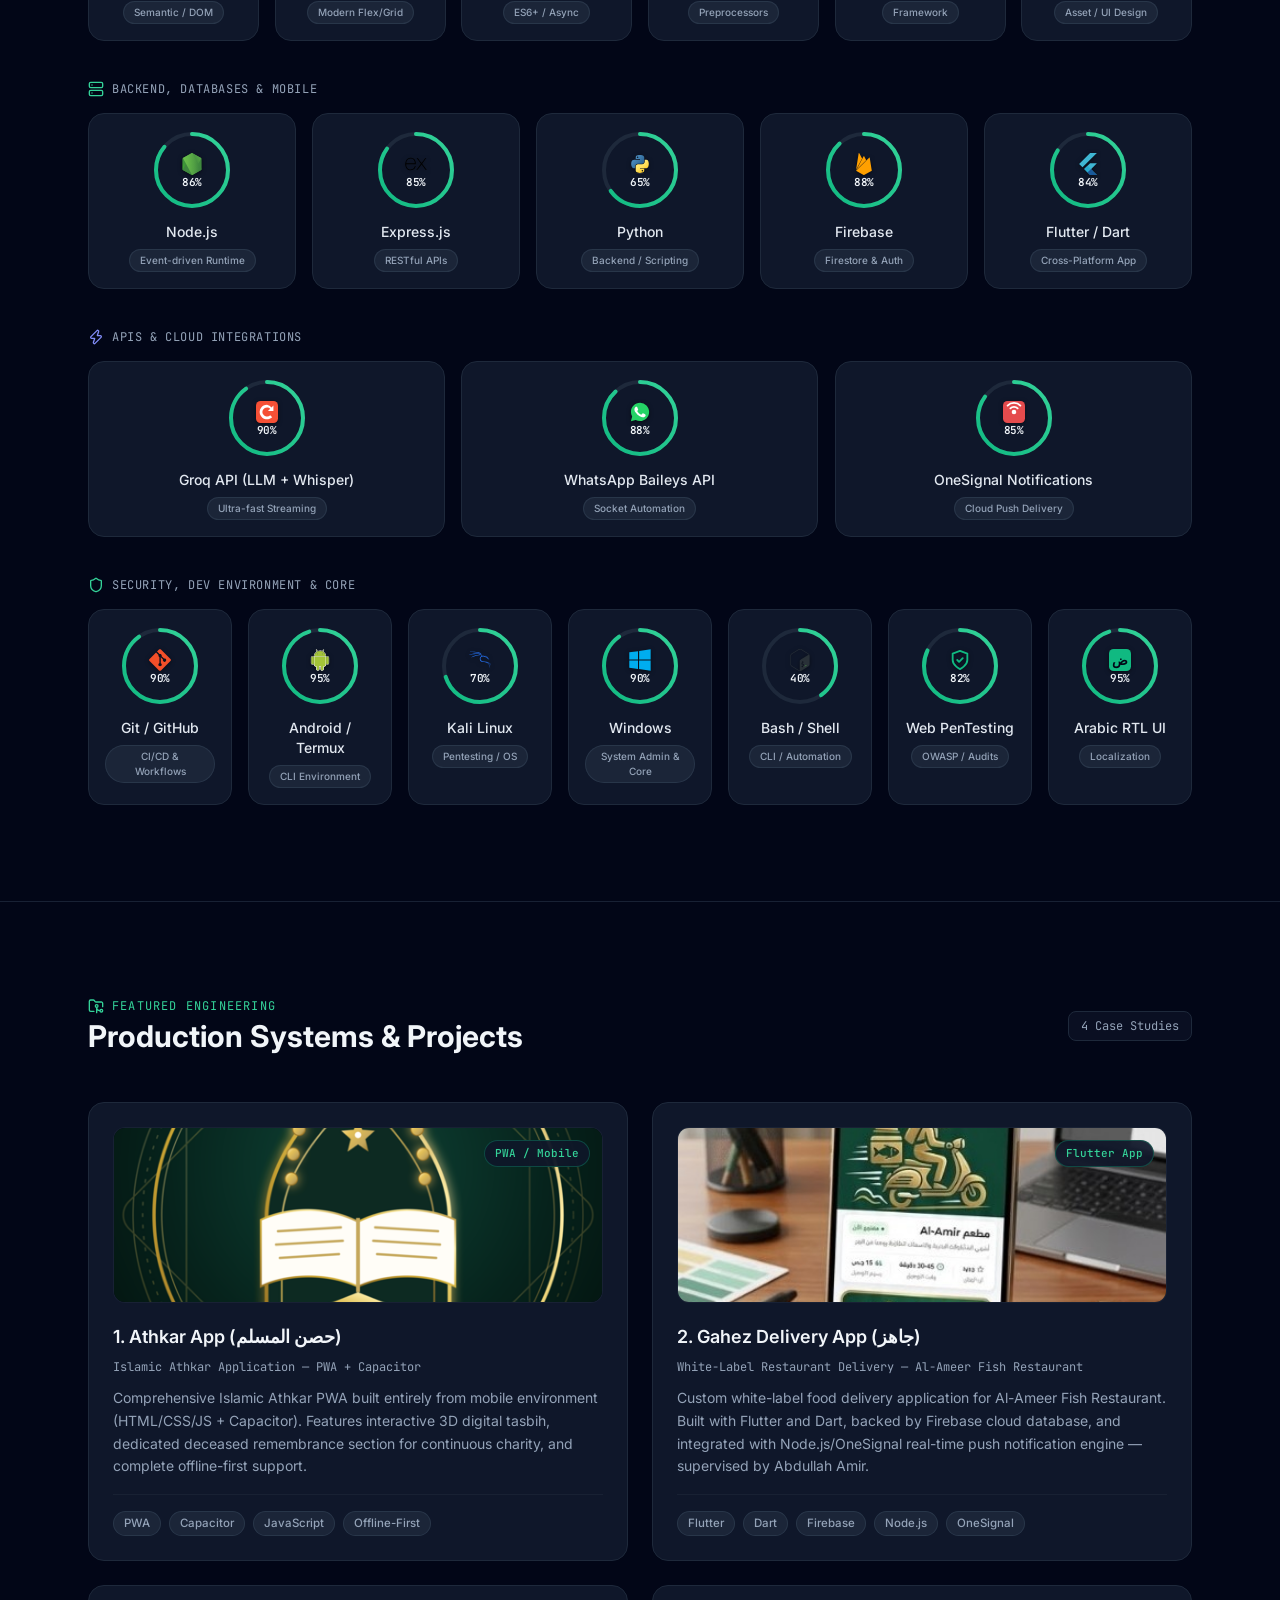
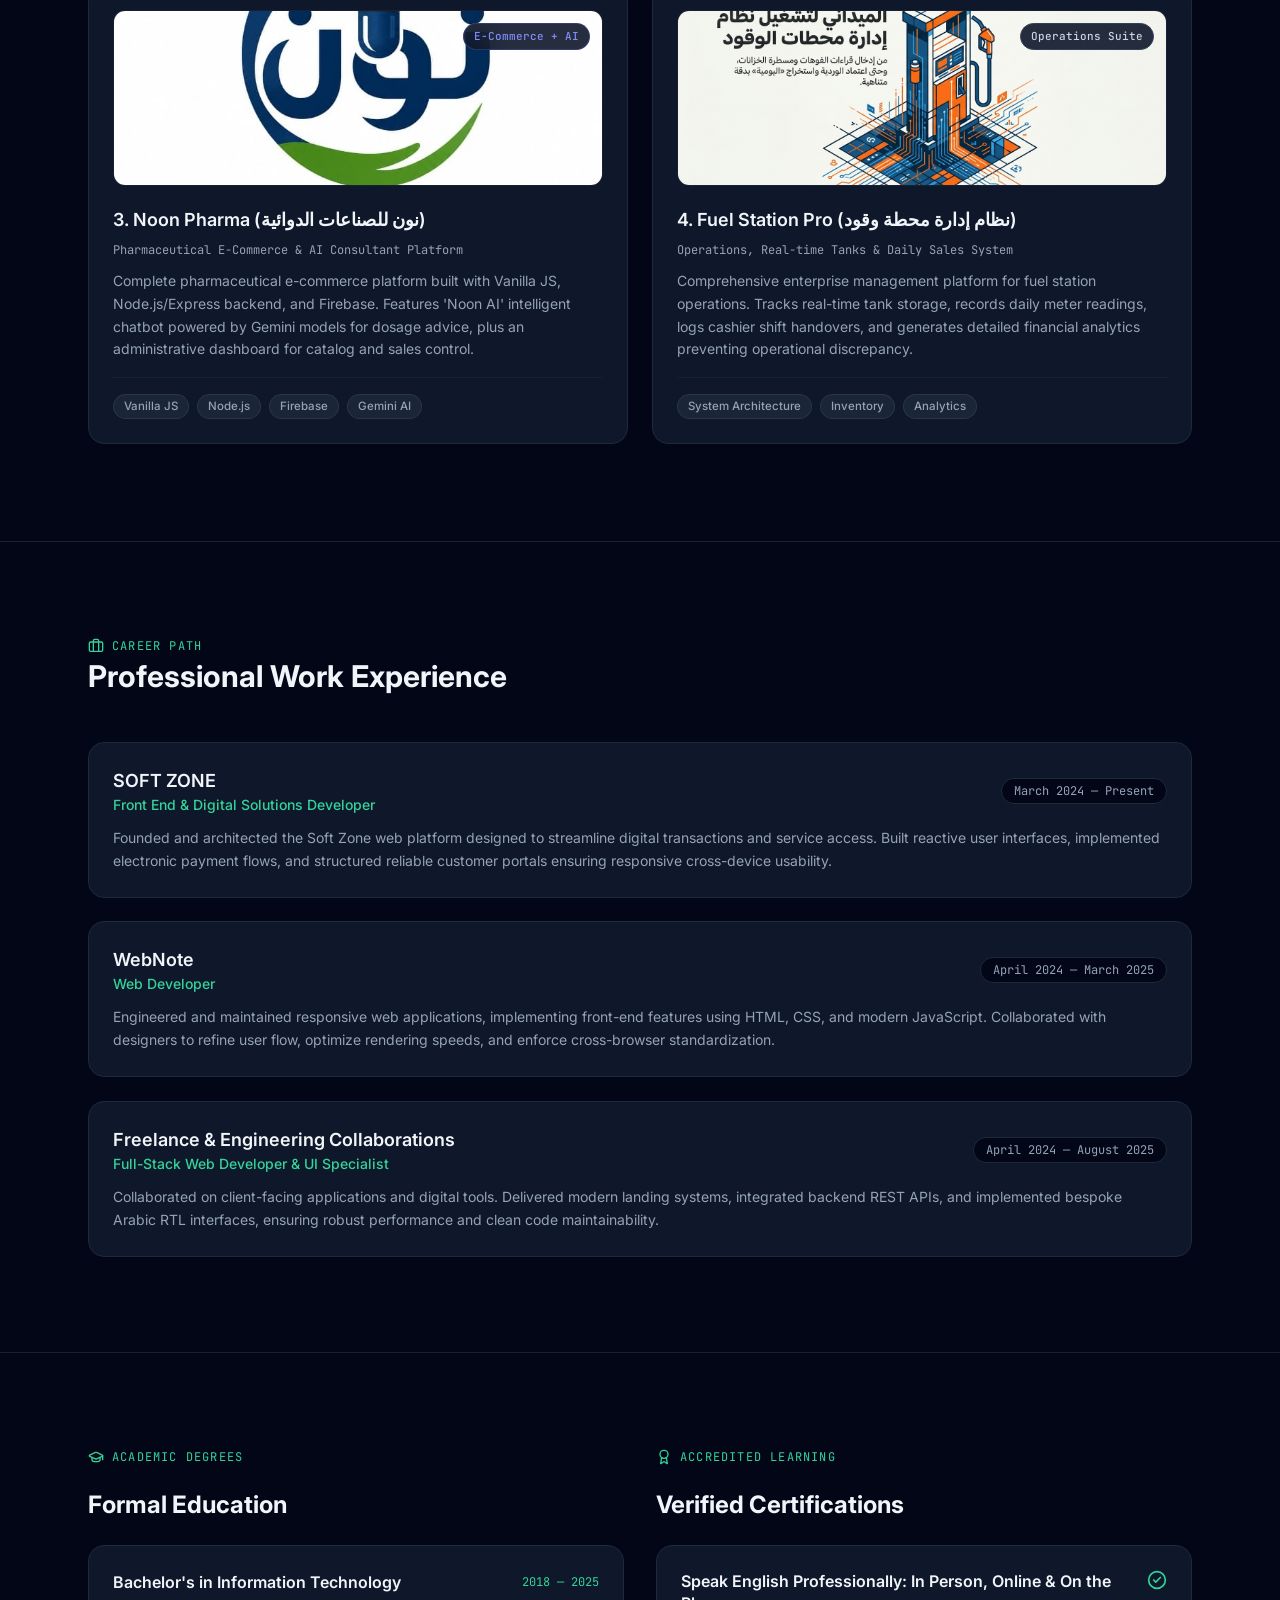
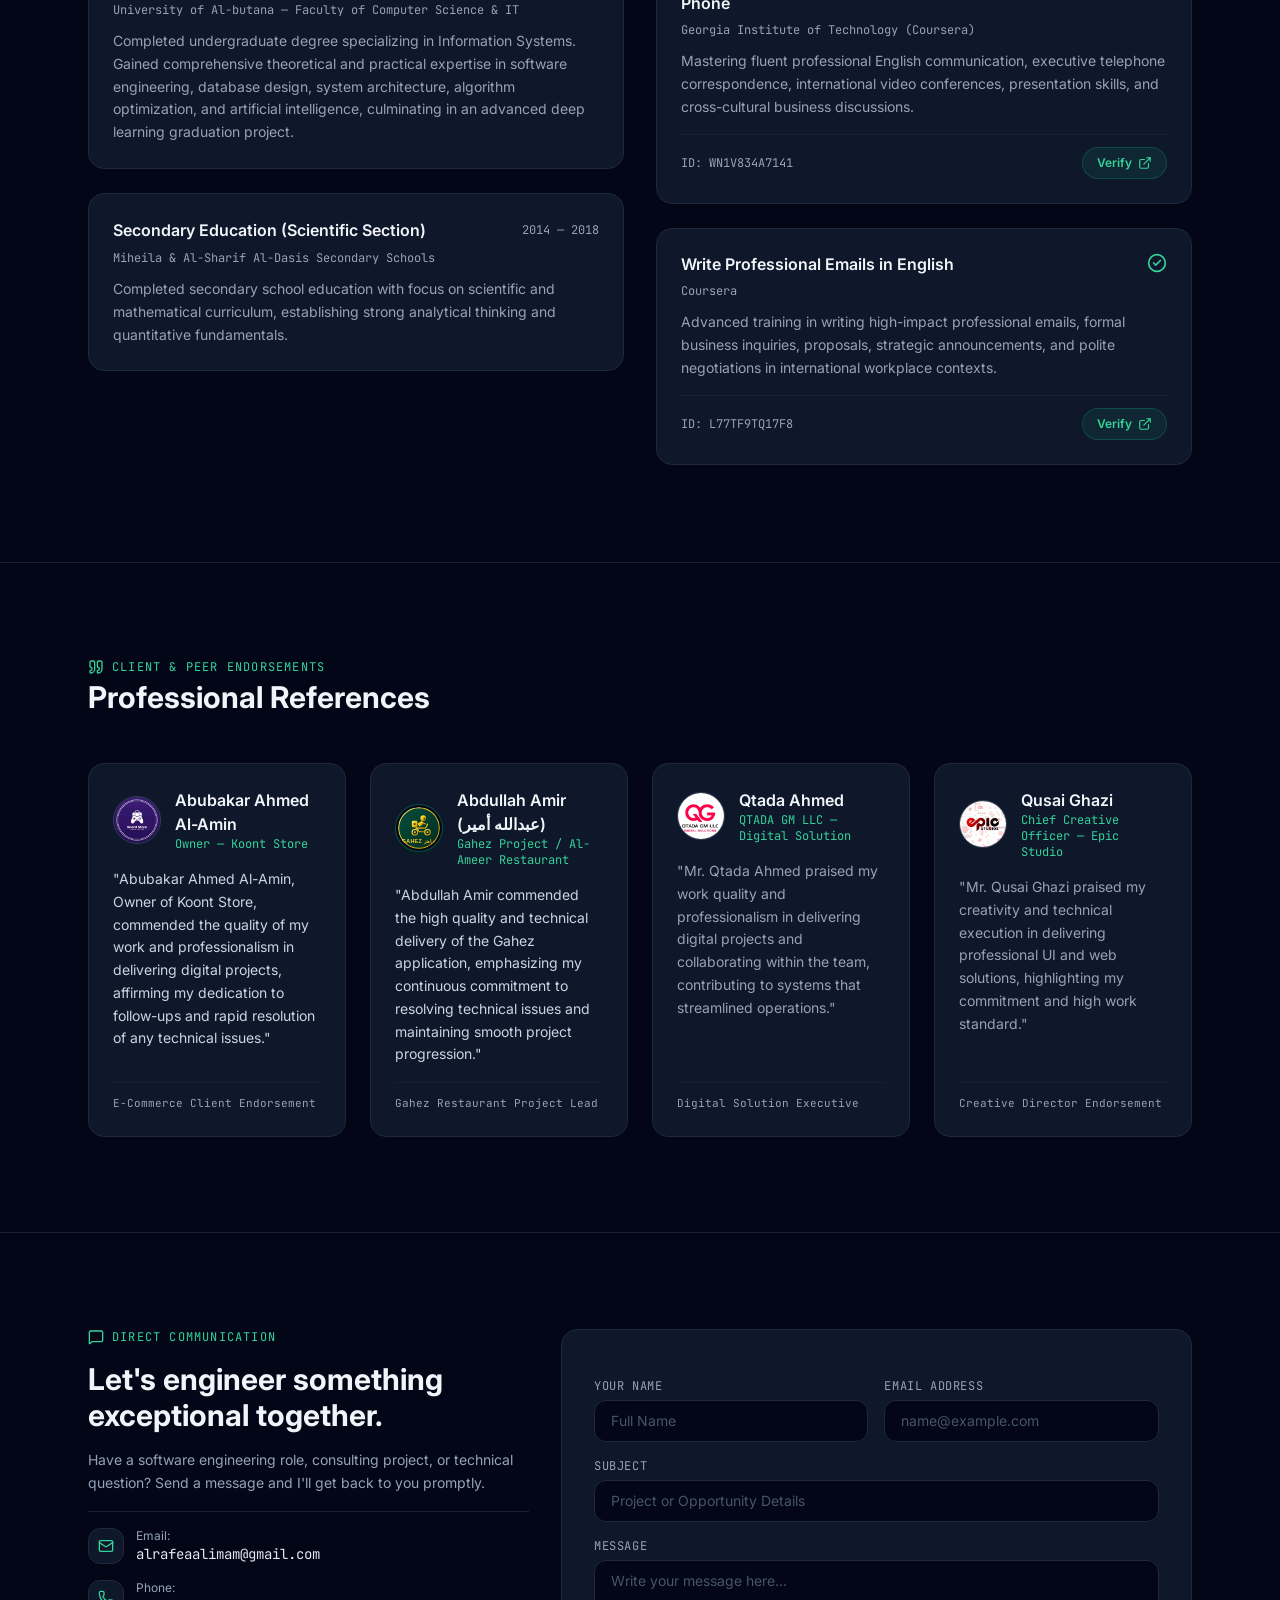
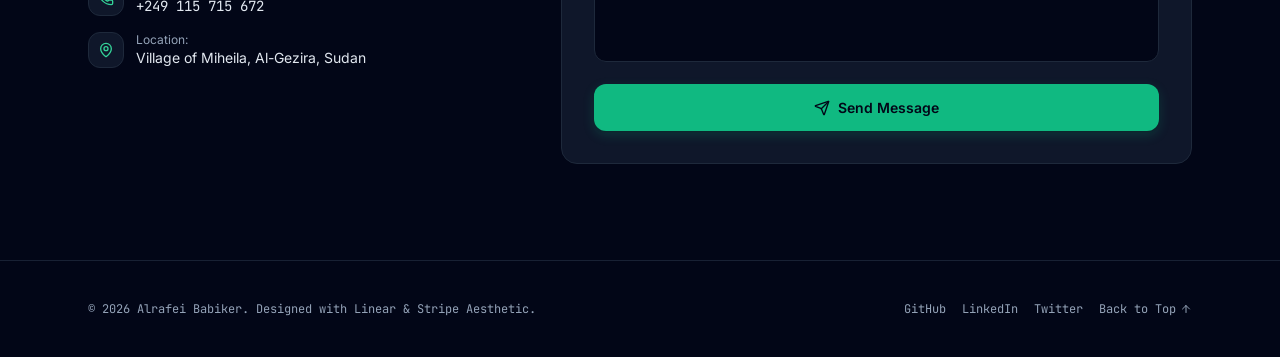
==== commit 4ee02905: "feat(ui): add custom profile favicon (favicon.png, favicon.ico) and head meta links" ====
--- a/index.html
+++ b/index.html
@@ -24,6 +24,11 @@
     <meta name="twitter:title" content="Alrafei Babiker (الرفيع الإمام) | Full-Stack Developer" />
     <meta name="twitter:description" content="Alrafei Babiker — Full-Stack Web &amp; Mobile Developer specializing in Flutter, Node.js, Firebase, and AI integrations." />
     <meta name="twitter:image" content="https://alrafeaalimam.github.io/cv/images/anthony.jpg" />
+
+    <!-- Favicon -->
+    <link rel="icon" type="image/png" href="/cv/favicon.png" />
+    <link rel="shortcut icon" type="image/x-icon" href="/cv/favicon.ico" />
+    <link rel="apple-touch-icon" href="/cv/favicon.png" />
 
     <!-- Google Fonts: Inter, Tajawal, JetBrains Mono -->
     <link rel="preconnect" href="https://fonts.googleapis.com" />
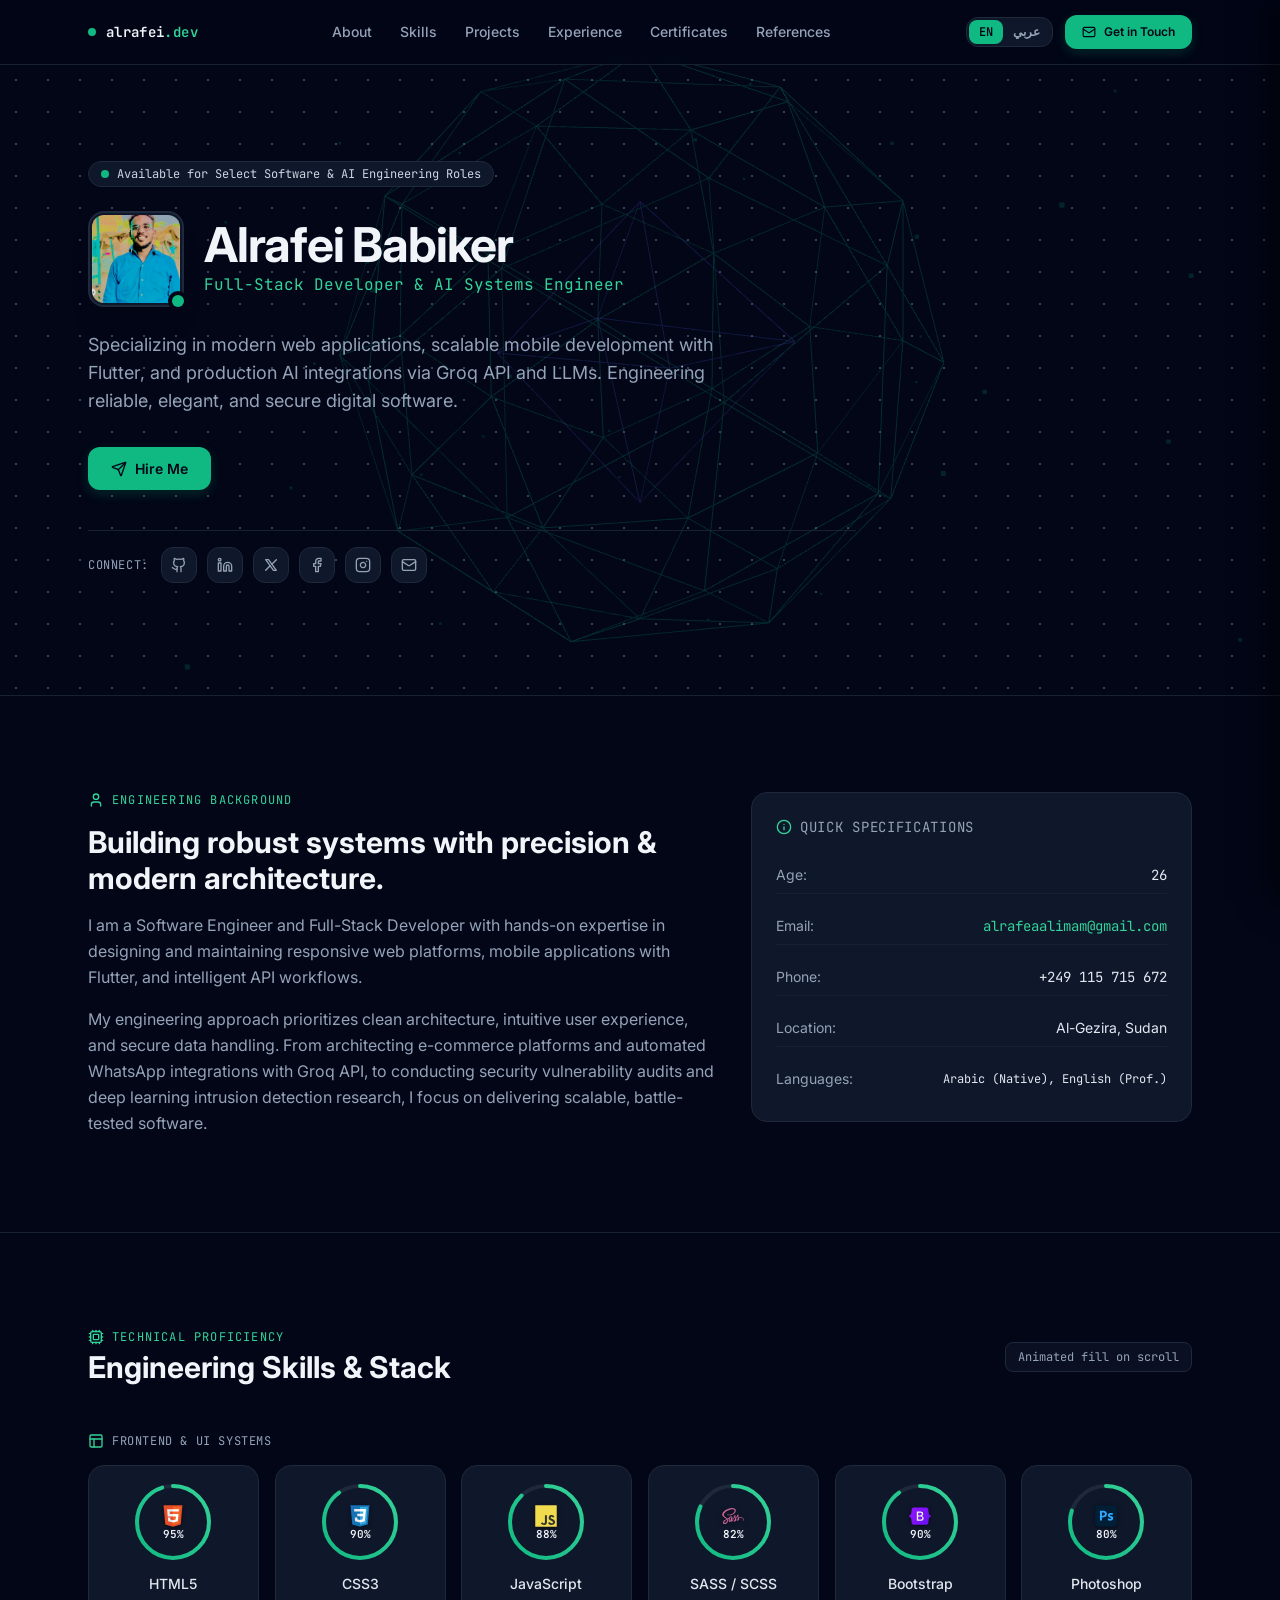
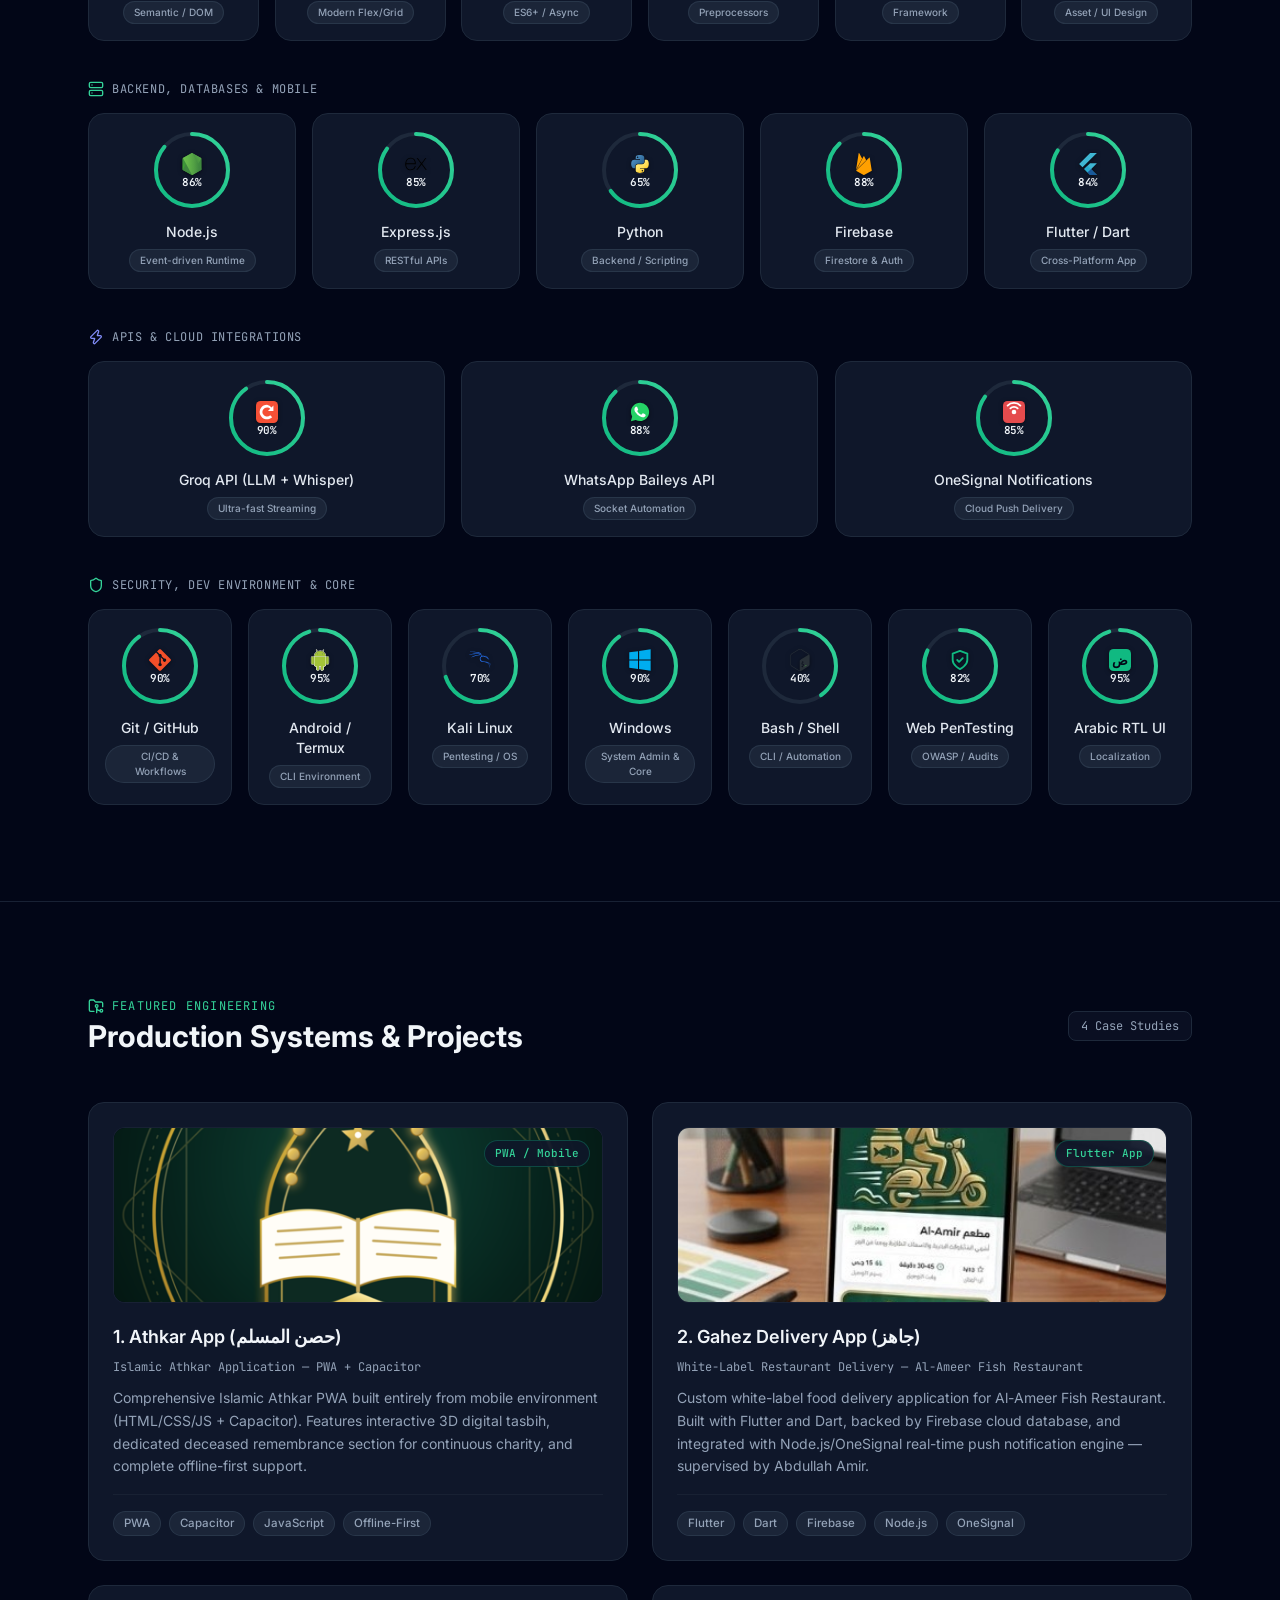
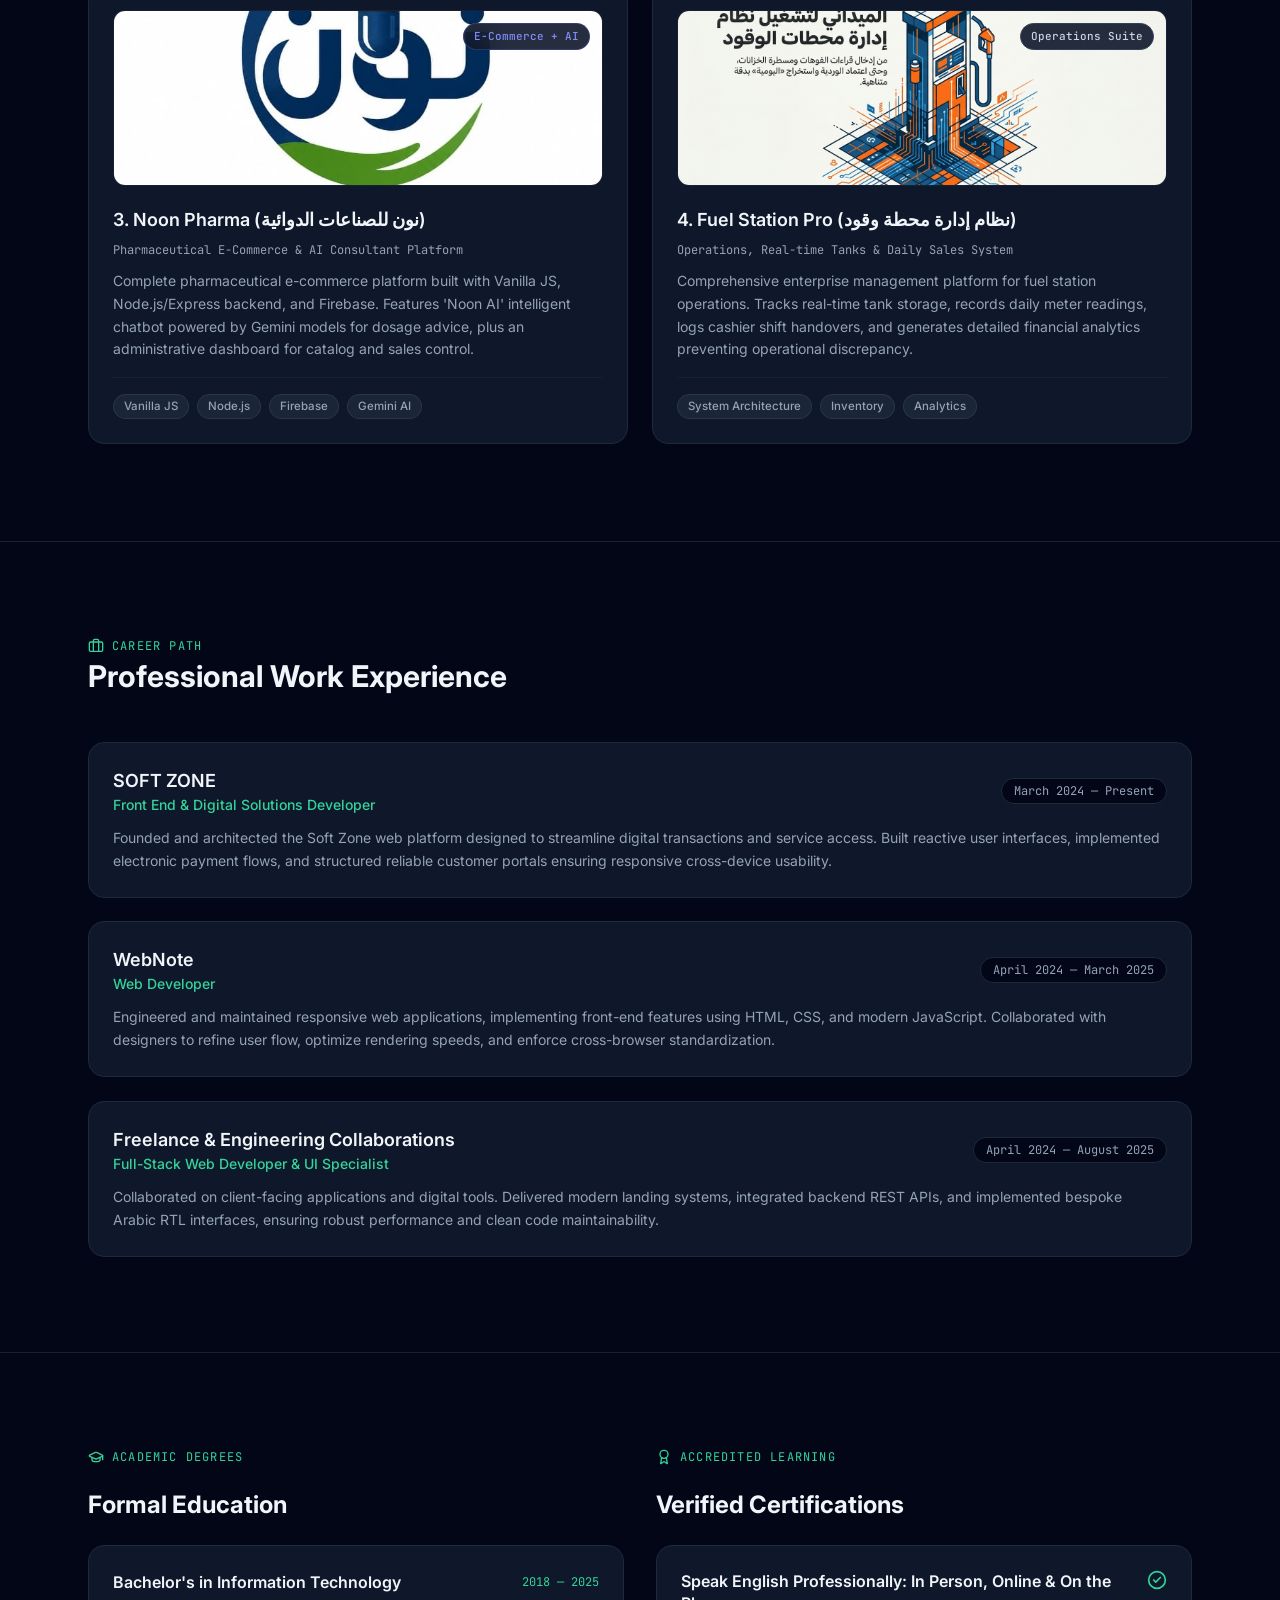
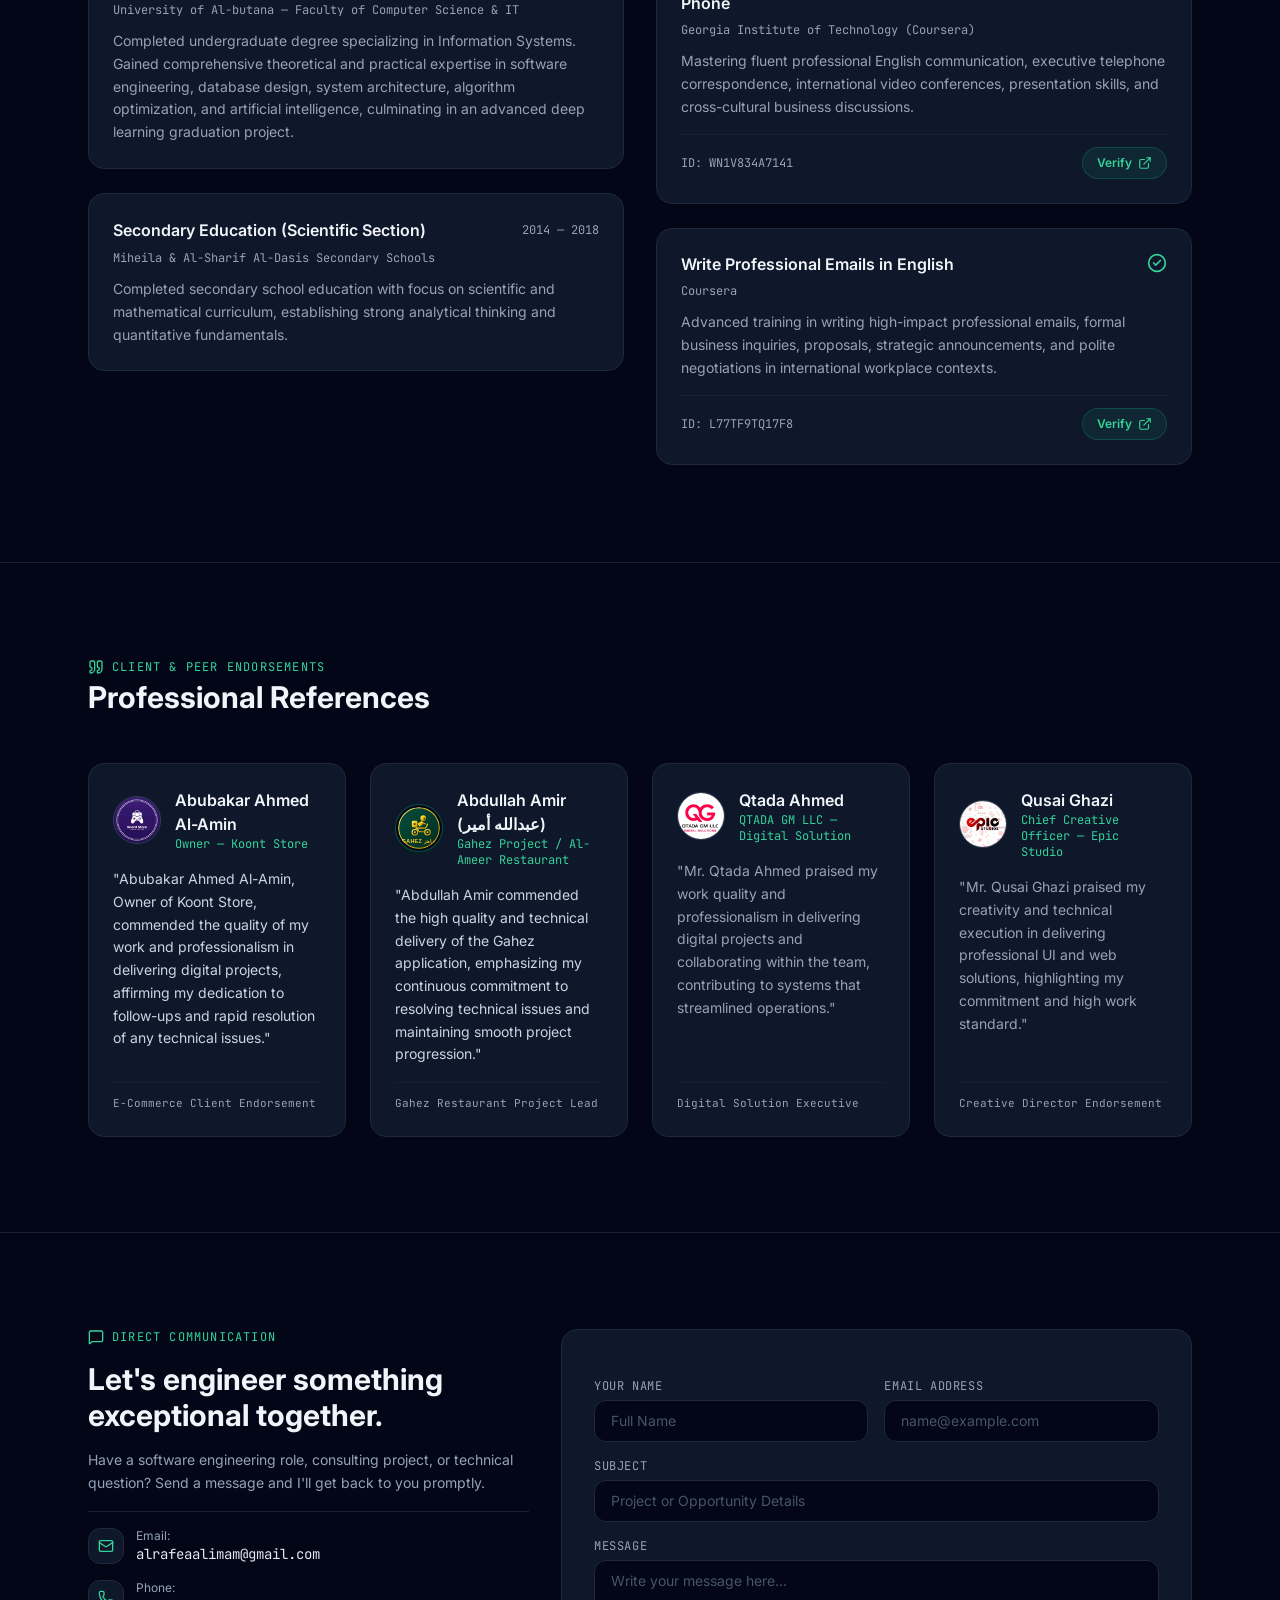
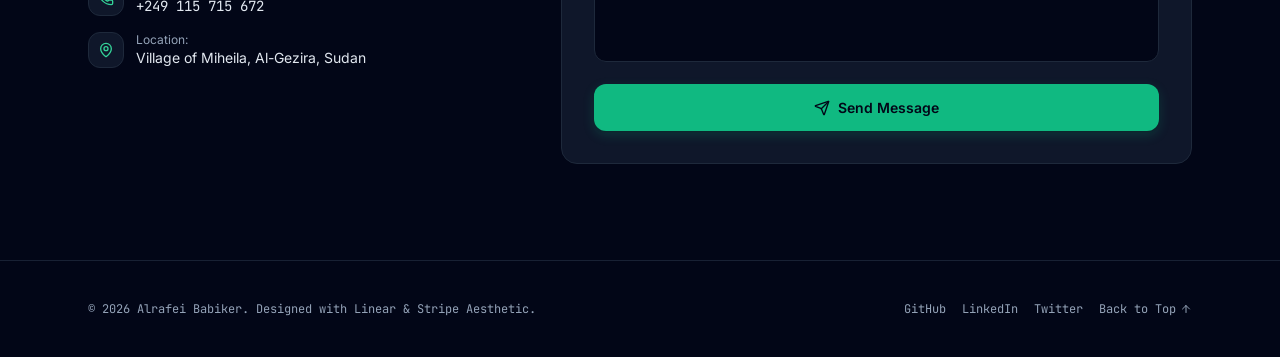
==== commit b9b9a665: "feat(contact): integrate Web3Forms API with AJAX fetch submission, in-page alert, and form reset" ====
--- a/index.html
+++ b/index.html
@@ -1161,11 +1161,11 @@
               <span id="contact-alert-msg" class="leading-relaxed"></span>
             </div>
 
-            <form id="contact-form" action="https://formsubmit.co/ajax/alrafeaalimam@gmail.com" method="POST" class="space-y-4">
-              <!-- FormSubmit Options -->
-              <input type="text" name="_honey" style="display:none">
-              <input type="hidden" name="_captcha" value="false">
-              <input type="hidden" name="_template" value="table">
+            <form id="contact-form" action="https://api.web3forms.com/submit" method="POST" class="space-y-4">
+              <!-- Web3Forms Configuration -->
+              <input type="hidden" name="access_key" value="54a998b7-82dc-47b8-96ae-ba95e706cb14">
+              <input type="hidden" name="from_name" value="Alrafei Babiker Portfolio">
+              <input type="checkbox" name="botcheck" class="hidden" style="display: none;">
 
               <div class="grid grid-cols-1 sm:grid-cols-2 gap-4">
                 <div>
@@ -1174,13 +1174,13 @@
                 </div>
                 <div>
                   <label class="block text-xs font-mono text-slate-400 mb-1.5 uppercase tracking-wider" data-i18n="form_email_lbl">Email Address</label>
-                  <input type="email" name="_replyto" required placeholder="name@example.com" data-i18n-placeholder="form_email_ph" class="w-full bg-slate-950 border border-slate-800 rounded-xl px-4 py-2.5 text-sm text-slate-100 placeholder:text-slate-600 focus:outline-none focus:border-emerald-500 transition duration-150" />
+                  <input type="email" name="email" required placeholder="name@example.com" data-i18n-placeholder="form_email_ph" class="w-full bg-slate-950 border border-slate-800 rounded-xl px-4 py-2.5 text-sm text-slate-100 placeholder:text-slate-600 focus:outline-none focus:border-emerald-500 transition duration-150" />
                 </div>
               </div>
 
               <div>
                 <label class="block text-xs font-mono text-slate-400 mb-1.5 uppercase tracking-wider" data-i18n="form_subject_lbl">Subject</label>
-                <input type="text" name="Subject" required placeholder="Project or Opportunity Details" data-i18n-placeholder="form_subject_ph" class="w-full bg-slate-950 border border-slate-800 rounded-xl px-4 py-2.5 text-sm text-slate-100 placeholder:text-slate-600 focus:outline-none focus:border-emerald-500 transition duration-150" />
+                <input type="text" name="subject" required placeholder="Project or Opportunity Details" data-i18n-placeholder="form_subject_ph" class="w-full bg-slate-950 border border-slate-800 rounded-xl px-4 py-2.5 text-sm text-slate-100 placeholder:text-slate-600 focus:outline-none focus:border-emerald-500 transition duration-150" />
               </div>
 
               <div>
@@ -1217,6 +1217,6 @@
     <script src="js/translations.js?ver=3.8.1"></script>
     <script src="js/lucide.min.js"></script>
     <script src="js/three.min.js"></script>
-    <script src="js/custom-3d.js?ver=3.8.1"></script>
+    <script src="js/custom-3d.js?ver=3.8.2"></script>
   </body>
 </html>
